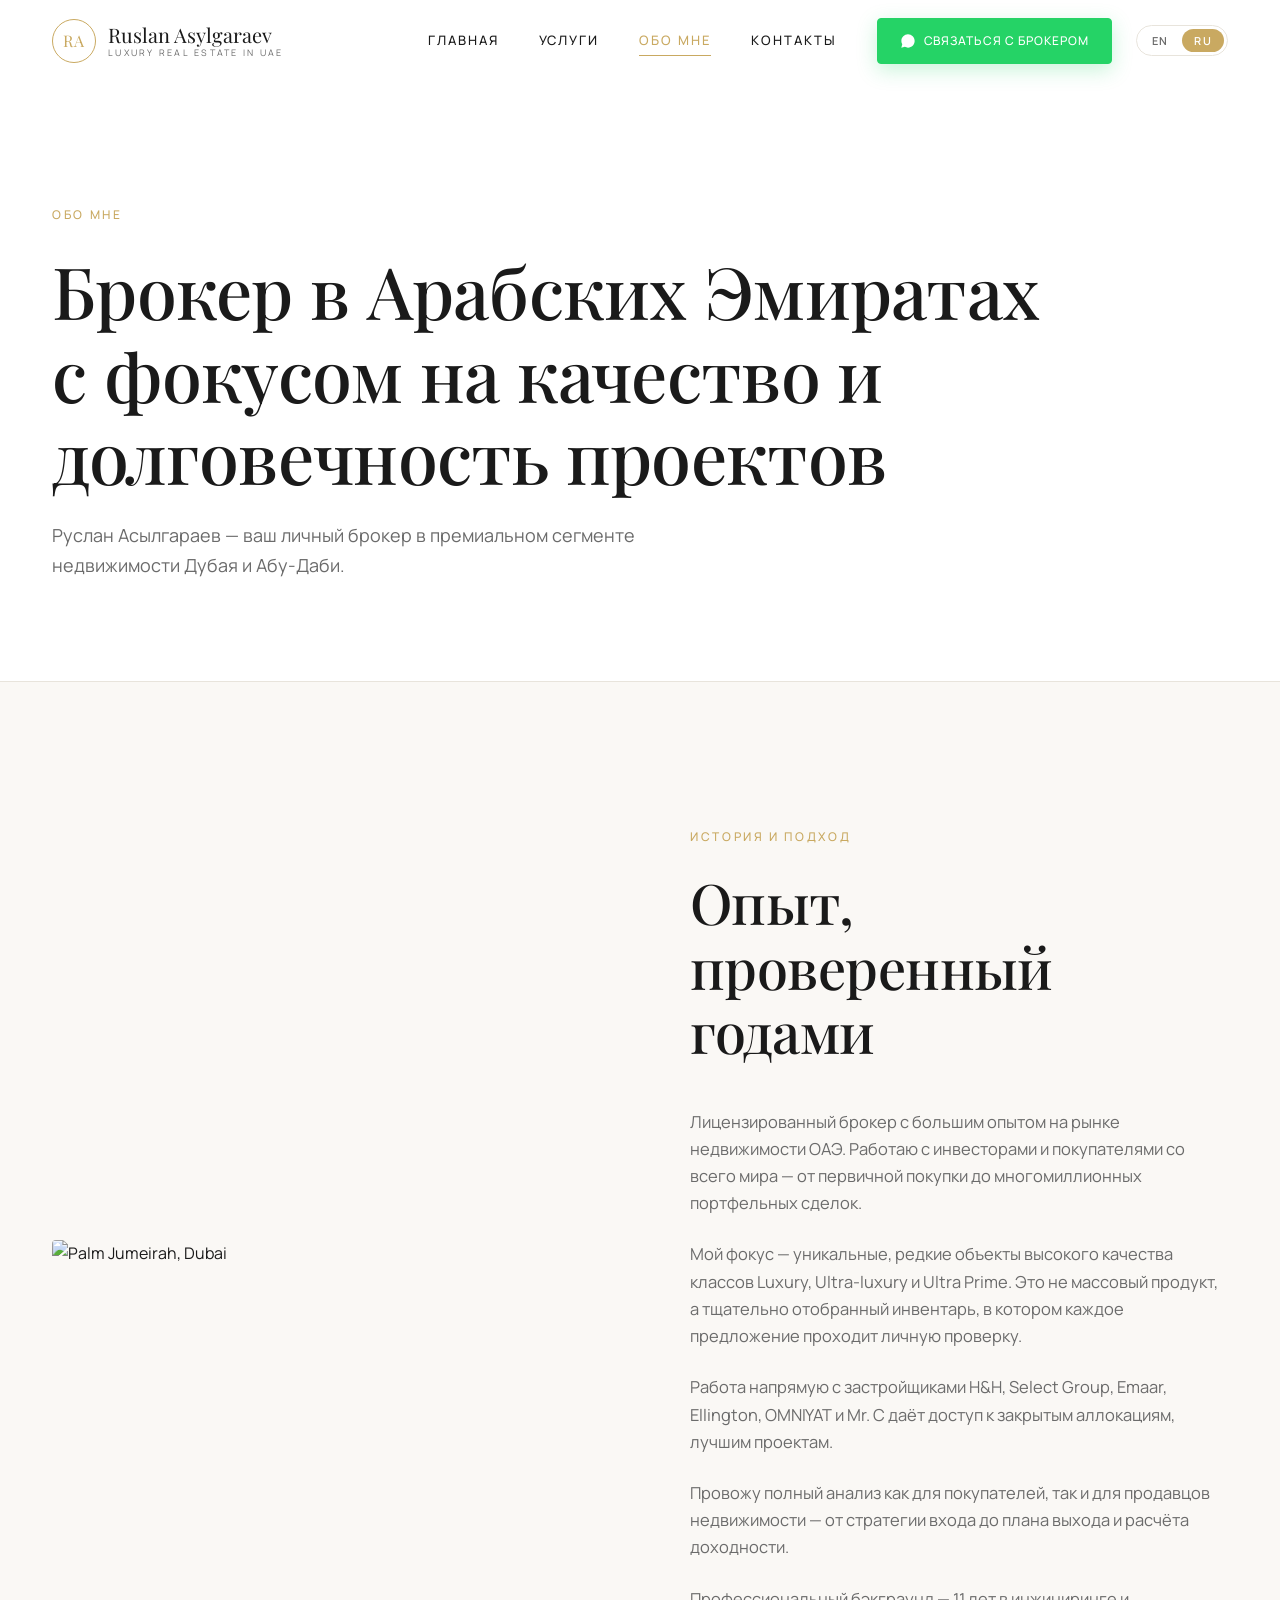
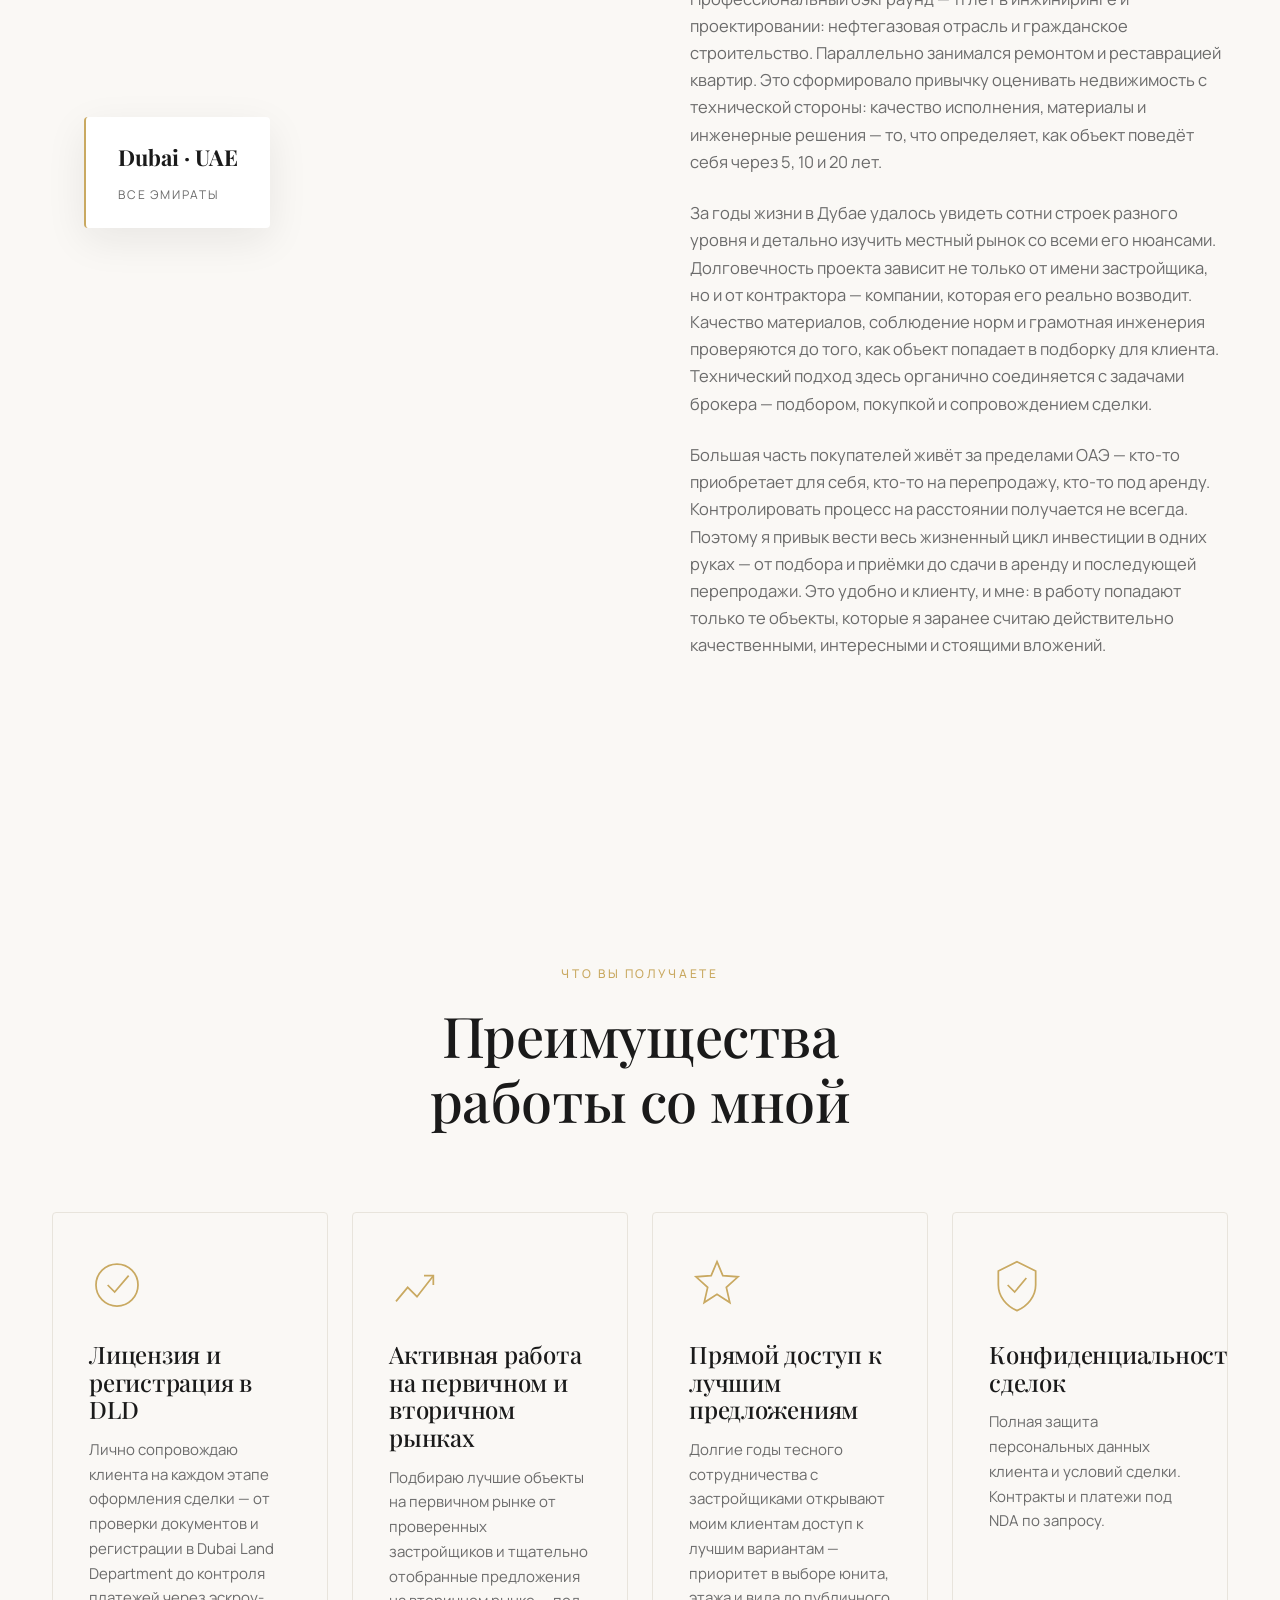
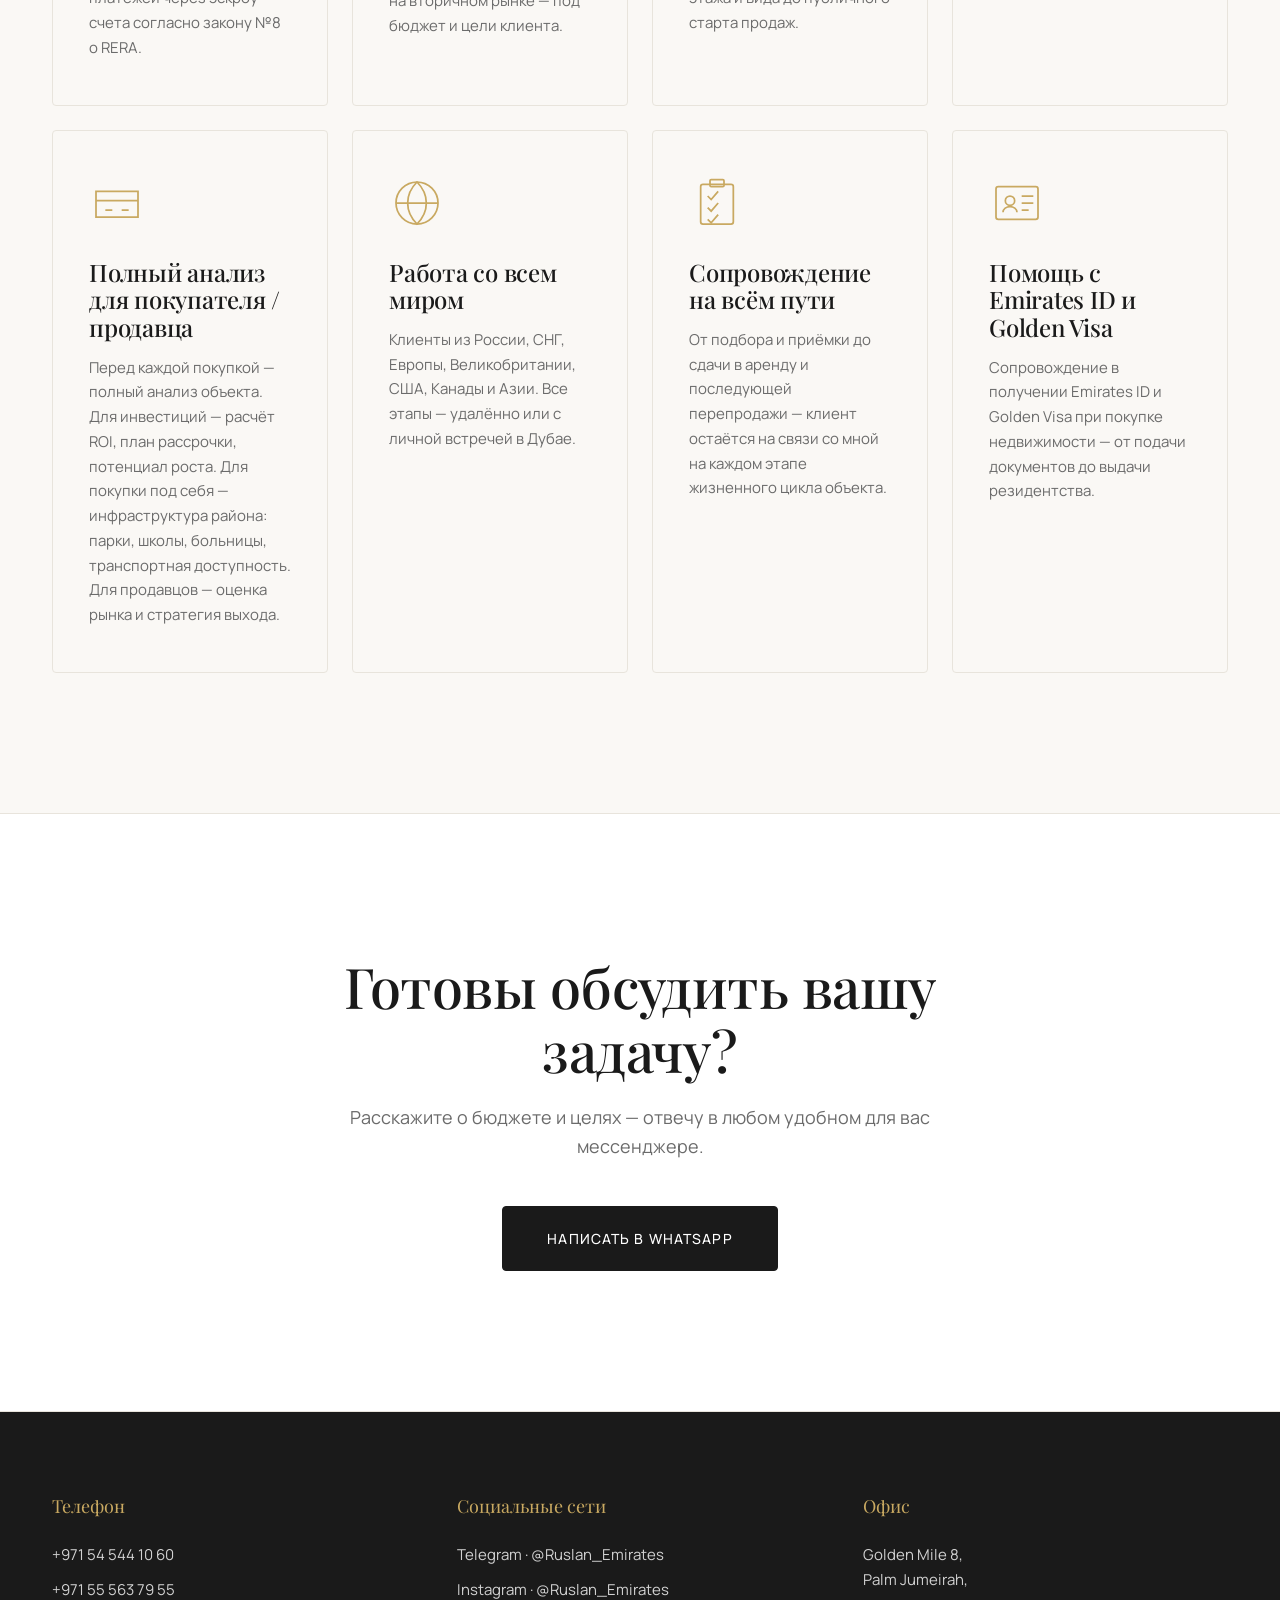
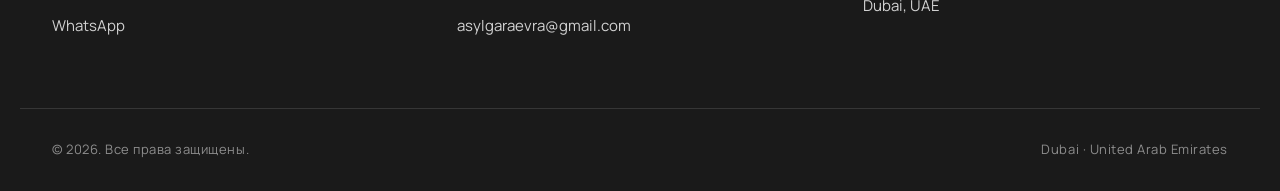
==== about.html @ c0d08bf6 "About: rewrite card 5 with buyer/seller analysis split, add US/Canada to card 6 client list Co-Autho" ====
<!DOCTYPE html>
<html lang="ru">
<head>
    <meta charset="UTF-8">
    <meta name="viewport" content="width=device-width, initial-scale=1.0">
    <title>Обо мне | Руслан Асылгараев — лицензированный брокер в ОАЭ</title>
    <meta name="description" data-i18n-content="meta.about.desc" content="Руслан Асылгараев — лицензированный брокер премиальной недвижимости в ОАЭ. Опыт работы на рынке Дубая и Абу-Даби, прямая работа с H&amp;H, Select Group, Emaar, Ellington, OMNIYAT и Mr. C. Сегменты Luxury, Ultra-luxury и Ultra Prime.">
    <meta name="keywords" content="Руслан Асылгараев, брокер ОАЭ, лицензированный брокер Дубай, премиальная недвижимость, Palm Jumeirah брокер">
    <link rel="canonical" href="https://privedubai.com/about.html">

    <meta property="og:type" content="website">
    <meta property="og:locale" content="ru_RU">
    <meta property="og:title" data-i18n-content="meta.about.title" content="Обо мне | Руслан Асылгараев — лицензированный брокер в ОАЭ">
    <meta property="og:description" data-i18n-content="meta.about.desc" content="Лицензированный брокер премиальной недвижимости в ОАЭ. Сегменты Luxury, Ultra-luxury и Ultra Prime.">
    <meta property="og:image" content="https://privedubai.com/og-image.jpg">
    <meta property="og:image:width" content="1200">
    <meta property="og:image:height" content="630">
    <meta property="og:url" content="https://privedubai.com/about.html">

    <meta name="twitter:card" content="summary_large_image">
    <meta name="twitter:title" data-i18n-content="meta.about.title" content="Обо мне | Руслан Асылгараев — лицензированный брокер в ОАЭ">
    <meta name="twitter:description" data-i18n-content="meta.about.descShort" content="Лицензированный брокер премиальной недвижимости в ОАЭ. Сегменты Luxury, Ultra-luxury и Ultra Prime.">
    <meta name="twitter:image" content="https://privedubai.com/og-image.jpg">

    <link rel="icon" type="image/svg+xml" href="favicon.svg">
    <link rel="preconnect" href="https://fonts.googleapis.com">
    <link rel="preconnect" href="https://fonts.gstatic.com" crossorigin>
    <link rel="preconnect" href="https://images.unsplash.com">
    <link href="https://fonts.googleapis.com/css2?family=Cormorant+Garamond:ital,wght@0,400;0,500;0,600;1,400;1,500&family=Playfair+Display:wght@400;500;600;700&family=Manrope:wght@300;400;500;600;700&display=swap" rel="stylesheet">
    <link rel="stylesheet" href="style.css">
</head>
<body data-page="about" data-title-key="meta.about.title">

<header class="header" id="header">
    <div class="container header__inner">
        <a href="index.html" class="logo" data-i18n-aria-label="logo.aria" aria-label="На главную">
            <span class="logo__mark">RA</span>
            <span class="logo__text">Ruslan Asylgaraev<span class="logo__sub">Luxury Real Estate in UAE</span></span>
        </a>
        <nav class="nav" id="nav" data-i18n-aria-label="header.ariaNav" aria-label="Основная навигация">
            <a href="index.html" class="nav__link" data-i18n="nav.home">Главная</a>
            <a href="services.html" class="nav__link" data-i18n="nav.services">Услуги</a>
            <a href="about.html" class="nav__link nav__link--active" data-i18n="nav.about">Обо мне</a>
            <a href="contacts.html" class="nav__link" data-i18n="nav.contacts">Контакты</a>
            <a href="https://wa.me/971545441060" class="btn btn--header-cta" target="_blank" rel="noopener" data-event="whatsapp_click" data-source="header">
                <svg class="btn__icon" viewBox="0 0 24 24" fill="currentColor" aria-hidden="true"><path d="M17.47 14.38c-.3-.15-1.74-.86-2.01-.96-.27-.1-.46-.15-.66.15-.2.3-.76.96-.93 1.16-.17.2-.34.22-.64.07-.3-.15-1.25-.46-2.38-1.47-.88-.78-1.47-1.75-1.64-2.05-.17-.3-.02-.46.13-.61.13-.13.3-.34.46-.51.15-.17.2-.3.3-.51.1-.2.05-.38-.02-.53-.07-.15-.66-1.6-.91-2.18-.24-.57-.48-.49-.66-.5-.17-.01-.37-.01-.56-.01-.2 0-.51.07-.78.38-.27.3-1.02 1-1.02 2.45s1.05 2.85 1.2 3.05c.15.2 2.07 3.16 5.02 4.43.7.3 1.25.48 1.68.62.7.22 1.34.19 1.85.12.57-.08 1.74-.71 1.99-1.4.24-.69.24-1.28.17-1.4-.07-.12-.27-.2-.56-.34zM12 2.04c-5.5 0-9.96 4.46-9.96 9.96 0 1.76.46 3.48 1.34 5l-1.42 5.18 5.31-1.39c1.46.8 3.1 1.22 4.74 1.22h.01c5.5 0 9.96-4.46 9.96-9.96 0-2.66-1.04-5.16-2.92-7.04C17.16 3.08 14.66 2.04 12 2.04z"/></svg>
                <span data-i18n="header.cta">Связаться с брокером</span>
            </a>
        </nav>
        <div class="lang-switch" role="group" aria-label="Language">
            <button type="button" class="lang-btn" data-lang="en" aria-pressed="false">EN</button>
            <button type="button" class="lang-btn is-active" data-lang="ru" aria-pressed="true">RU</button>
        </div>
        <button class="burger" id="burger" data-i18n-aria-label="burger.openLabel" aria-label="Открыть меню" aria-expanded="false">
            <span></span><span></span><span></span>
        </button>
    </div>
</header>

<main>

    <section class="page-hero">
        <div class="container">
            <span class="eyebrow reveal" data-i18n="about.hero.eyebrow">Обо мне</span>
            <h1 class="page-hero__title reveal" data-i18n-html="about.hero.title">Брокер в Арабских Эмиратах<br>с фокусом на качество и долговечность проектов</h1>
            <p class="page-hero__lead reveal" data-i18n="about.hero.lead">Руслан Асылгараев — ваш личный брокер в премиальном сегменте недвижимости Дубая и Абу-Даби.</p>
        </div>
    </section>

    <section class="section about">
        <div class="container about__grid">
            <div class="about__media reveal">
                <img src="https://images.unsplash.com/photo-1582407947304-fd86f028f716?auto=format&fit=crop&w=1000&q=80" alt="Palm Jumeirah, Dubai" loading="lazy">
                <div class="about__badge">
                    <strong>Dubai · UAE</strong>
                    <span data-i18n="home.about.badgeSub">Все Эмираты</span>
                </div>
            </div>
            <div class="about__text reveal">
                <span class="eyebrow" data-i18n="about.story.eyebrow">История и подход</span>
                <h2 class="section__title" data-i18n-html="about.story.title">Опыт, проверенный годами</h2>
                <p data-i18n="about.story.p1">Лицензированный брокер с большим опытом на рынке недвижимости ОАЭ. Работаю с инвесторами и покупателями со всего мира — от первичной покупки до многомиллионных портфельных сделок.</p>
                <p data-i18n="about.story.p2">Мой фокус — уникальные, редкие объекты высокого качества классов Luxury, Ultra-luxury и Ultra Prime. Это не массовый продукт, а тщательно отобранный инвентарь, в котором каждое предложение проходит личную проверку.</p>
                <p data-i18n="about.story.p3">Работа напрямую с застройщиками H&amp;H, Select Group, Emaar, Ellington, OMNIYAT и Mr. C даёт доступ к закрытым аллокациям, лучшим проектам.</p>
                <p data-i18n="about.story.p4">Провожу полный анализ как для покупателей, так и для продавцов недвижимости — от стратегии входа до плана выхода и расчёта доходности.</p>
                <p data-i18n="about.story.p5">Профессиональный бэкграунд — 11 лет в инжиниринге и проектировании: нефтегазовая отрасль и гражданское строительство. Параллельно занимался ремонтом и реставрацией квартир. Это сформировало привычку оценивать недвижимость с технической стороны: качество исполнения, материалы и инженерные решения — то, что определяет, как объект поведёт себя через 5, 10 и 20 лет.</p>
                <p data-i18n="about.story.p6">За годы жизни в Дубае удалось увидеть сотни строек разного уровня и детально изучить местный рынок со всеми его нюансами. Долговечность проекта зависит не только от имени застройщика, но и от контрактора — компании, которая его реально возводит. Качество материалов, соблюдение норм и грамотная инженерия проверяются до того, как объект попадает в подборку для клиента. Технический подход здесь органично соединяется с задачами брокера — подбором, покупкой и сопровождением сделки.</p>
                <p data-i18n="about.story.p7">Большая часть покупателей живёт за пределами ОАЭ — кто-то приобретает для себя, кто-то на перепродажу, кто-то под аренду. Контролировать процесс на расстоянии получается не всегда. Поэтому я привык вести весь жизненный цикл инвестиции в одних руках — от подбора и приёмки до сдачи в аренду и последующей перепродажи. Это удобно и клиенту, и мне: в работу попадают только те объекты, которые я заранее считаю действительно качественными, интересными и стоящими вложений.</p>
            </div>
        </div>
    </section>

    <section class="section advantages">
        <div class="container">
            <div class="section__head reveal">
                <span class="eyebrow" data-i18n="about.creds.eyebrow">Что вы получаете</span>
                <h2 class="section__title" data-i18n-html="about.creds.title">Преимущества<br>работы со мной</h2>
            </div>
            <div class="cards">

                <article class="card card--light reveal">
                    <div class="card__icon">
                        <svg viewBox="0 0 48 48" fill="none" stroke="currentColor" stroke-width="1.5" aria-hidden="true"><circle cx="24" cy="24" r="18"/><path d="M16 24l6 6 12-14"/></svg>
                    </div>
                    <h3 data-i18n="about.creds1.title">Лицензия и регистрация в DLD</h3>
                    <p data-i18n="about.creds1.desc">Лично сопровождаю клиента на каждом этапе оформления сделки — от проверки документов и регистрации в Dubai Land Department до контроля платежей через эскроу-счета согласно закону №8 о RERA.</p>
                </article>

                <article class="card card--light reveal">
                    <div class="card__icon">
                        <svg viewBox="0 0 48 48" fill="none" stroke="currentColor" stroke-width="1.5" aria-hidden="true"><path d="M6 38l10-12 8 8 14-18"/><path d="M30 16h8v8"/></svg>
                    </div>
                    <h3 data-i18n="about.creds2.title">Активная работа на первичном и вторичном рынках</h3>
                    <p data-i18n="about.creds2.desc">Подбираю лучшие объекты на первичном рынке от проверенных застройщиков и тщательно отобранные предложения на вторичном рынке — под бюджет и цели клиента.</p>
                </article>

                <article class="card card--light reveal">
                    <div class="card__icon">
                        <svg viewBox="0 0 48 48" fill="none" stroke="currentColor" stroke-width="1.5" aria-hidden="true"><path d="M24 4l5 12 13 1-10 9 3 13-11-7-11 7 3-13-10-9 13-1z"/></svg>
                    </div>
                    <h3 data-i18n="about.creds3.title">Прямой доступ к лучшим предложениям</h3>
                    <p data-i18n="about.creds3.desc">Долгие годы тесного сотрудничества с застройщиками открывают моим клиентам доступ к лучшим вариантам — приоритет в выборе юнита, этажа и вида до публичного старта продаж.</p>
                </article>

                <article class="card card--light reveal">
                    <div class="card__icon">
                        <svg viewBox="0 0 48 48" fill="none" stroke="currentColor" stroke-width="1.5" aria-hidden="true"><path d="M24 4l16 8v12c0 10-7 18-16 22-9-4-16-12-16-22V12l16-8z"/><path d="M16 24l6 6 10-12"/></svg>
                    </div>
                    <h3 data-i18n="about.creds4.title">Конфиденциальность сделок</h3>
                    <p data-i18n="about.creds4.desc">Полная защита персональных данных клиента и условий сделки. Контракты и платежи под NDA по запросу.</p>
                </article>

                <article class="card card--light reveal">
                    <div class="card__icon">
                        <svg viewBox="0 0 48 48" fill="none" stroke="currentColor" stroke-width="1.5" aria-hidden="true"><path d="M6 14h36v22H6z"/><path d="M6 22h36"/><path d="M14 30h6M28 30h6"/></svg>
                    </div>
                    <h3 data-i18n="about.creds5.title">Полный анализ для покупателя / продавца</h3>
                    <p data-i18n="about.creds5.desc">Перед каждой покупкой — полный анализ объекта. Для инвестиций — расчёт ROI, план рассрочки, потенциал роста. Для покупки под себя — инфраструктура района: парки, школы, больницы, транспортная доступность. Для продавцов — оценка рынка и стратегия выхода.</p>
                </article>

                <article class="card card--light reveal">
                    <div class="card__icon">
                        <svg viewBox="0 0 48 48" fill="none" stroke="currentColor" stroke-width="1.5" aria-hidden="true"><circle cx="24" cy="24" r="18"/><path d="M6 24h36"/><path d="M24 6c5 5 8 11 8 18s-3 13-8 18c-5-5-8-11-8-18s3-13 8-18z"/></svg>
                    </div>
                    <h3 data-i18n="about.creds6.title">Работа со всем миром</h3>
                    <p data-i18n="about.creds6.desc">Клиенты из России, СНГ, Европы, Великобритании, США, Канады и Азии. Все этапы — удалённо или с личной встречей в Дубае.</p>
                </article>

                <article class="card card--light reveal">
                    <div class="card__icon">
                        <svg viewBox="0 0 48 48" fill="none" stroke="currentColor" stroke-width="1.5" aria-hidden="true"><rect x="10" y="8" width="28" height="34" rx="2"/><rect x="18" y="4" width="12" height="6" rx="1"/><path d="M16 18l3 3 6-7M16 28l3 3 6-7M16 38l3 3 6-7"/></svg>
                    </div>
                    <h3 data-i18n="about.creds7.title">Сопровождение на всём пути</h3>
                    <p data-i18n="about.creds7.desc">От подбора и приёмки до сдачи в аренду и последующей перепродажи — клиент остаётся на связи со мной на каждом этапе жизненного цикла объекта.</p>
                </article>

                <article class="card card--light reveal">
                    <div class="card__icon">
                        <svg viewBox="0 0 48 48" fill="none" stroke="currentColor" stroke-width="1.5" aria-hidden="true"><rect x="6" y="10" width="36" height="28" rx="2"/><circle cx="18" cy="22" r="4"/><path d="M12 32c0-3 3-5 6-5s6 2 6 5"/><path d="M28 18h10M28 24h10M28 30h6"/></svg>
                    </div>
                    <h3 data-i18n="about.creds8.title">Помощь с Emirates ID и Golden Visa</h3>
                    <p data-i18n="about.creds8.desc">Сопровождение в получении Emirates ID и Golden Visa при покупке недвижимости — от подачи документов до выдачи резидентства.</p>
                </article>

            </div>
        </div>
    </section>

    <section class="cta">
        <div class="container cta__inner reveal">
            <h2 data-i18n="about.cta.title">Готовы обсудить вашу задачу?</h2>
            <p data-i18n="about.cta.desc">Расскажите о бюджете и целях — отвечу в любом удобном для вас мессенджере.</p>
            <a href="https://wa.me/971545441060" class="btn btn--primary btn--large" target="_blank" rel="noopener" data-event="whatsapp_click" data-source="about_cta" data-i18n="about.cta.btn">Написать в WhatsApp</a>
        </div>
    </section>

</main>

<footer class="footer">
    <div class="container footer__grid">
        <div class="footer__col">
            <div class="footer__title" data-i18n="footer.phone">Телефон</div>
            <a href="tel:+971545441060" data-event="phone_click">+971 54 544 10 60</a>
            <a href="tel:+971555637955" data-event="phone_click">+971 55 563 79 55</a>
            <a href="https://wa.me/971545441060" target="_blank" rel="noopener" data-event="whatsapp_click" data-source="footer">WhatsApp</a>
        </div>
        <div class="footer__col">
            <div class="footer__title" data-i18n="footer.social">Социальные сети</div>
            <a href="https://t.me/Ruslan_Emirates" target="_blank" rel="noopener">Telegram · @Ruslan_Emirates</a>
            <a href="https://instagram.com/Ruslan_Emirates" target="_blank" rel="noopener">Instagram · @Ruslan_Emirates</a>
            <a href="mailto:asylgaraevra@gmail.com">asylgaraevra@gmail.com</a>
        </div>
        <div class="footer__col">
            <div class="footer__title" data-i18n="footer.office">Офис</div>
            <p>Golden Mile 8,<br>Palm Jumeirah,<br>Dubai, UAE</p>
        </div>
    </div>
    <div class="container footer__bottom">
        <span data-i18n="footer.copyright">© 2026. Все права защищены.</span>
        <span>Dubai · United Arab Emirates</span>
    </div>
</footer>

<script src="i18n.js"></script>
<script src="script.js"></script>
</body>
</html>
---- style.css ----
/* ================================================
   Reset & base
   ================================================ */
*, *::before, *::after { box-sizing: border-box; }

:root {
    --bg: #FAF8F5;
    --bg-2: #FFFFFF;
    --gold: #C9A961;
    --gold-dark: #B0904A;
    --ink: #1A1A1A;
    --muted: #6B6B6B;
    --line: #E8E4DC;
    --shadow-sm: 0 2px 16px rgba(26, 26, 26, .04);
    --shadow-md: 0 12px 40px rgba(26, 26, 26, .08);
    --radius: 4px;
    --radius-lg: 8px;
    --container: 1240px;
    --transition: cubic-bezier(.22, .61, .36, 1);
}

html { scroll-behavior: smooth; }

body {
    margin: 0;
    font-family: 'Manrope', system-ui, -apple-system, Segoe UI, Roboto, sans-serif;
    font-size: 16px;
    line-height: 1.65;
    color: var(--ink);
    background: var(--bg);
    -webkit-font-smoothing: antialiased;
    -moz-osx-font-smoothing: grayscale;
    overflow-x: hidden;
}

img { max-width: 100%; display: block; }

a {
    color: inherit;
    text-decoration: none;
    transition: color .25s var(--transition);
}

button { font: inherit; cursor: pointer; border: 0; background: none; }

h1, h2, h3, h4 {
    font-family: 'Playfair Display', Georgia, serif;
    font-weight: 500;
    line-height: 1.15;
    letter-spacing: -.01em;
    margin: 0;
    color: var(--ink);
}

p { margin: 0; }

ul { padding: 0; margin: 0; list-style: none; }

.container {
    width: 100%;
    max-width: var(--container);
    margin: 0 auto;
    padding: 0 32px;
}

.eyebrow {
    display: inline-block;
    font-size: 12px;
    letter-spacing: .22em;
    text-transform: uppercase;
    color: var(--gold);
    font-weight: 500;
    margin-bottom: 24px;
}

.section {
    padding: 140px 0;
}

.section__head {
    text-align: center;
    margin-bottom: 80px;
}

.section__head .eyebrow {
    margin-bottom: 20px;
}

.section__title {
    font-size: clamp(34px, 4.4vw, 56px);
}

/* ================================================
   Buttons
   ================================================ */
.btn {
    display: inline-flex;
    align-items: center;
    justify-content: center;
    gap: 8px;
    padding: 16px 32px;
    font-size: 14px;
    letter-spacing: .08em;
    text-transform: uppercase;
    font-weight: 500;
    border: 1px solid transparent;
    border-radius: var(--radius);
    transition: all .3s var(--transition);
    cursor: pointer;
    white-space: nowrap;
}

.btn--primary {
    background: var(--ink);
    color: #fff;
    border-color: var(--ink);
}
.btn--primary:hover {
    background: var(--gold);
    border-color: var(--gold);
    color: #fff;
}

.btn--ghost {
    background: transparent;
    color: var(--ink);
    border-color: var(--ink);
}
.btn--ghost:hover {
    background: var(--ink);
    color: #fff;
}

.btn--gold {
    background: transparent;
    color: var(--gold);
    border-color: var(--gold);
}
.btn--gold:hover {
    background: var(--gold);
    color: #fff;
}

.btn--small {
    padding: 10px 20px;
    font-size: 12px;
}

.btn--large {
    padding: 20px 44px;
    font-size: 14px;
}

.btn--full {
    width: 100%;
}

.btn--header-cta {
    background: #25D366;
    color: #fff;
    border-color: #25D366;
    padding: 12px 22px;
    font-size: 12px;
    box-shadow: 0 6px 20px rgba(37, 211, 102, .25);
}
.btn--header-cta:hover {
    background: #1FB955;
    border-color: #1FB955;
    box-shadow: 0 8px 24px rgba(37, 211, 102, .35);
    transform: translateY(-1px);
}

.btn__icon {
    width: 16px;
    height: 16px;
    flex-shrink: 0;
}

.link-arrow {
    display: inline-flex;
    align-items: center;
    gap: 8px;
    font-size: 14px;
    letter-spacing: .12em;
    text-transform: uppercase;
    color: var(--ink);
    border-bottom: 1px solid var(--gold);
    padding-bottom: 6px;
    margin-top: 32px;
    transition: all .3s var(--transition);
}
.link-arrow:hover {
    color: var(--gold);
    padding-left: 8px;
}

/* ================================================
   Header
   ================================================ */
.header {
    position: fixed;
    top: 0;
    left: 0;
    right: 0;
    z-index: 100;
    padding: 18px 0;
    transition: background .3s var(--transition), box-shadow .3s var(--transition), padding .3s var(--transition);
}

.header--scrolled {
    background: rgba(255, 255, 255, .96);
    backdrop-filter: blur(20px);
    -webkit-backdrop-filter: blur(20px);
    box-shadow: var(--shadow-sm);
    padding: 12px 0;
}

.header__inner {
    display: flex;
    align-items: center;
    justify-content: space-between;
    gap: 24px;
}

.logo {
    display: flex;
    align-items: center;
    gap: 12px;
}

.logo__mark {
    width: 44px;
    height: 44px;
    border: 1.5px solid var(--gold);
    border-radius: 50%;
    display: grid;
    place-items: center;
    font-family: 'Playfair Display', serif;
    font-size: 16px;
    letter-spacing: .04em;
    color: var(--gold);
    flex-shrink: 0;
}

.logo__text {
    font-family: 'Playfair Display', serif;
    font-size: 20px;
    line-height: 1.1;
    color: var(--ink);
    display: flex;
    flex-direction: column;
}

.logo__sub {
    display: block;
    font-family: 'Manrope', sans-serif;
    font-size: 9px;
    letter-spacing: .25em;
    text-transform: uppercase;
    color: var(--muted);
    margin-top: 2px;
    width: 100%;
    text-align: justify;
    text-align-last: justify;
}

.nav {
    display: flex;
    align-items: center;
    gap: 40px;
    margin-left: auto;
}

.nav__link {
    font-size: 13px;
    letter-spacing: .15em;
    text-transform: uppercase;
    font-weight: 500;
    color: var(--ink);
    position: relative;
    padding: 4px 0;
}

.nav__link::after {
    content: '';
    position: absolute;
    bottom: 0;
    left: 0;
    height: 1px;
    width: 0;
    background: var(--gold);
    transition: width .3s var(--transition);
}

.nav__link:hover::after,
.nav__link--active::after {
    width: 100%;
}

.nav__link--active {
    color: var(--gold);
}

.burger {
    display: none;
    width: 40px;
    height: 40px;
    flex-direction: column;
    justify-content: center;
    align-items: center;
    gap: 5px;
}

.burger span {
    display: block;
    width: 24px;
    height: 1.5px;
    background: var(--ink);
    transition: all .3s var(--transition);
}

.burger.is-open span:nth-child(1) { transform: translateY(6.5px) rotate(45deg); }
.burger.is-open span:nth-child(2) { opacity: 0; }
.burger.is-open span:nth-child(3) { transform: translateY(-6.5px) rotate(-45deg); }

/* ================================================
   Language switcher
   ================================================ */
.lang-switch {
    display: inline-flex;
    align-items: center;
    gap: 2px;
    border: 1px solid var(--line);
    border-radius: 999px;
    padding: 3px;
    background: rgba(255, 255, 255, 0.55);
    flex-shrink: 0;
}

.header--scrolled .lang-switch {
    background: rgba(255, 255, 255, 0.85);
}

.lang-btn {
    font-family: 'Manrope', sans-serif;
    font-size: 11px;
    font-weight: 600;
    letter-spacing: .12em;
    text-transform: uppercase;
    color: var(--muted);
    padding: 6px 12px;
    border-radius: 999px;
    transition: background .25s var(--transition), color .25s var(--transition);
    line-height: 1;
    min-width: 36px;
    text-align: center;
}

.lang-btn:hover:not(.is-active) {
    color: var(--ink);
}

.lang-btn.is-active {
    background: var(--gold);
    color: #fff;
}

@media (max-width: 768px) {
    .lang-switch {
        margin-left: auto;
        margin-right: 8px;
    }
    .lang-btn {
        font-size: 10px;
        padding: 5px 10px;
        min-width: 32px;
    }
}

/* ================================================
   Hero (homepage)
   ================================================ */
.hero {
    position: relative;
    min-height: 100vh;
    display: flex;
    align-items: center;
    overflow: hidden;
    padding: 140px 0 80px;
}

.hero__bg {
    position: absolute;
    inset: 0;
    background-size: cover;
    background-position: center;
    z-index: 1;
    transform: scale(1.05);
    animation: heroZoom 14s var(--transition) forwards;
}

@keyframes heroZoom {
    to { transform: scale(1); }
}

.hero__overlay {
    position: absolute;
    inset: 0;
    z-index: 2;
    background:
        linear-gradient(180deg, rgba(250, 248, 245, .35) 0%, rgba(250, 248, 245, .85) 70%, var(--bg) 100%),
        linear-gradient(90deg, rgba(255, 255, 255, .65) 0%, rgba(255, 255, 255, .25) 60%, transparent 100%);
}

.hero__content {
    position: relative;
    z-index: 3;
    max-width: 760px;
}

.hero .eyebrow {
    font-size: 11px;
    letter-spacing: .3em;
    margin-bottom: 18px;
}

.hero__title {
    font-family: 'Cormorant Garamond', 'Playfair Display', Georgia, serif;
    font-size: clamp(34px, 5vw, 60px);
    font-weight: 500;
    letter-spacing: -.005em;
    margin-bottom: 28px;
}

.hero__creds {
    list-style: none;
    padding: 0;
    margin: 0 0 22px;
    display: flex;
    flex-direction: column;
    gap: 8px;
    max-width: 620px;
    color: var(--ink);
    font-family: 'Manrope', sans-serif;
    font-size: 15px;
    line-height: 1.55;
}

.hero__creds li {
    position: relative;
    padding-left: 26px;
}

.hero__creds li::before {
    content: '';
    position: absolute;
    left: 0;
    top: .72em;
    width: 14px;
    height: 1px;
    background: var(--gold);
}

.hero__tag {
    font-family: 'Cormorant Garamond', 'Playfair Display', Georgia, serif;
    font-style: italic;
    font-weight: 500;
    font-size: 19px;
    line-height: 1.4;
    color: var(--gold-dark);
    max-width: 620px;
    margin: 0 0 40px;
    letter-spacing: .005em;
}

.hero__actions {
    display: flex;
    gap: 16px;
    flex-wrap: wrap;
}

.hero__scroll {
    position: absolute;
    left: 50%;
    bottom: 40px;
    transform: translateX(-50%);
    z-index: 3;
    display: flex;
    flex-direction: column;
    align-items: center;
    gap: 12px;
    color: var(--muted);
}

.hero__scroll span {
    width: 1px;
    height: 50px;
    background: linear-gradient(to bottom, transparent, var(--gold));
    animation: scrollLine 2s var(--transition) infinite;
}

.hero__scroll small {
    font-size: 10px;
    letter-spacing: .3em;
    text-transform: uppercase;
}

@keyframes scrollLine {
    0% { transform: scaleY(0); transform-origin: top; }
    50% { transform: scaleY(1); transform-origin: top; }
    51% { transform: scaleY(1); transform-origin: bottom; }
    100% { transform: scaleY(0); transform-origin: bottom; }
}

/* ================================================
   Page hero (inner pages)
   ================================================ */
.page-hero {
    padding: 200px 0 100px;
    background: var(--bg-2);
    border-bottom: 1px solid var(--line);
}

.page-hero__title {
    font-size: clamp(40px, 6vw, 72px);
    margin-bottom: 24px;
}

.page-hero__lead {
    font-size: 18px;
    color: var(--muted);
    max-width: 640px;
}

/* ================================================
   Intro section
   ================================================ */
.intro__body {
    max-width: 760px;
    margin: 0 auto;
    text-align: center;
}

.intro__body p {
    font-size: 17px;
    line-height: 1.7;
    color: var(--muted);
    margin-bottom: 18px;
}

.intro__sub {
    font-family: 'Playfair Display', serif;
    font-size: 24px;
    color: var(--ink);
    margin: 48px 0 24px;
}

.intro__list {
    list-style: none;
    padding: 0;
    margin: 0 0 36px;
    display: grid;
    gap: 14px;
    text-align: left;
    max-width: 620px;
    margin-left: auto;
    margin-right: auto;
}

.intro__list li {
    font-size: 16px;
    line-height: 1.6;
    color: var(--muted);
    padding-left: 22px;
    position: relative;
}

.intro__list li::before {
    content: '';
    position: absolute;
    left: 0;
    top: 12px;
    width: 10px;
    height: 1px;
    background: var(--gold);
}

.intro__list strong {
    color: var(--ink);
    font-weight: 600;
}

.intro__cta {
    margin-top: 36px;
    font-family: 'Playfair Display', serif;
    font-style: italic;
    font-size: 22px;
    color: var(--ink);
}

/* ================================================
   About section
   ================================================ */
.about__grid {
    display: grid;
    grid-template-columns: 1fr 1fr;
    gap: 100px;
    align-items: center;
}

.about__media {
    position: relative;
}

.about__media img {
    width: 100%;
    height: 620px;
    object-fit: cover;
    border-radius: var(--radius);
}

.about__badge {
    position: absolute;
    bottom: 32px;
    left: 32px;
    background: var(--bg-2);
    padding: 22px 32px;
    border-radius: var(--radius);
    border-left: 2px solid var(--gold);
    box-shadow: var(--shadow-md);
}

.about__badge strong {
    display: block;
    font-family: 'Playfair Display', serif;
    font-size: 22px;
    margin-bottom: 4px;
}

.about__badge span {
    font-size: 12px;
    letter-spacing: .15em;
    text-transform: uppercase;
    color: var(--muted);
}

.about__text .section__title {
    margin-bottom: 44px;
}

.about__text p {
    color: var(--muted);
    margin-bottom: 20px;
    font-size: 16.5px;
}

.about__text p + p {
    margin-top: 24px;
}

.about__points {
    margin-top: 40px;
    border-top: 1px solid var(--line);
}

.about__points li {
    padding: 22px 0;
    border-bottom: 1px solid var(--line);
    display: flex;
    align-items: center;
    gap: 24px;
    font-size: 16px;
}

.about__points li > span:first-child {
    font-family: 'Playfair Display', serif;
    color: var(--gold);
    font-size: 16px;
    letter-spacing: .1em;
    flex-shrink: 0;
}

/* ================================================
   Cards / services
   ================================================ */
.cards {
    display: grid;
    grid-template-columns: repeat(auto-fit, minmax(260px, 1fr));
    gap: 24px;
}

.segments .section__head { max-width: 760px; }
.segments .section__head .section__lead,
.segments .section__head p {
    color: var(--muted);
    font-size: 16px;
    line-height: 1.65;
    margin-top: 12px;
}

.segments__grid {
    display: grid;
    grid-template-columns: repeat(auto-fit, minmax(280px, 1fr));
    gap: 22px;
}

.segment-card {
    background: var(--bg-2);
    padding: 36px 32px;
    border: 1px solid var(--line);
    border-radius: var(--radius);
    transition: transform .35s var(--transition), box-shadow .35s var(--transition), border-color .35s var(--transition);
    display: flex;
    flex-direction: column;
}

.segment-card:hover {
    transform: translateY(-4px);
    box-shadow: var(--shadow-md);
    border-color: transparent;
}

.segment-card--prime {
    background: linear-gradient(180deg, rgba(201, 169, 97, .08) 0%, rgba(201, 169, 97, .02) 100%);
    border-color: rgba(201, 169, 97, .3);
}

.segment-card__head {
    display: flex;
    align-items: center;
    gap: 14px;
    flex-wrap: wrap;
    margin-bottom: 18px;
}

.segment-card__price {
    color: var(--ink);
    font-family: 'Playfair Display', Georgia, serif;
    font-size: 22px;
    line-height: 1;
}

.segment-card__desc {
    color: var(--muted);
    font-size: 15px;
    line-height: 1.7;
    margin: 0;
}

.card {
    background: var(--bg-2);
    padding: 44px 36px;
    border: 1px solid var(--line);
    border-radius: var(--radius);
    transition: all .4s var(--transition);
    position: relative;
    overflow: hidden;
}

.card::before {
    content: '';
    position: absolute;
    top: 0;
    left: 0;
    width: 100%;
    height: 2px;
    background: var(--gold);
    transform: scaleX(0);
    transform-origin: left;
    transition: transform .4s var(--transition);
}

.card:hover {
    transform: translateY(-6px);
    box-shadow: var(--shadow-md);
    border-color: transparent;
}

.card:hover::before {
    transform: scaleX(1);
}

.card--light {
    background: var(--bg);
}

.card__icon {
    width: 56px;
    height: 56px;
    display: grid;
    place-items: center;
    color: var(--gold);
    margin-bottom: 28px;
}

.card__icon svg {
    width: 100%;
    height: 100%;
}

.card h3 {
    font-size: 24px;
    margin-bottom: 14px;
}

.card p {
    color: var(--muted);
    font-size: 15px;
    line-height: 1.65;
}

/* ================================================
   Cities (homepage)
   ================================================ */
.cities__grid {
    display: grid;
    grid-template-columns: 1fr 1fr;
    gap: 24px;
}

.city {
    position: relative;
    display: block;
    overflow: hidden;
    border-radius: var(--radius);
    height: 540px;
    color: #fff;
    isolation: isolate;
}

.city__img {
    position: absolute;
    inset: 0;
    width: 100%;
    height: 100%;
    object-fit: cover;
    transition: transform .9s var(--transition);
    z-index: 1;
}

.city:hover .city__img {
    transform: scale(1.06);
}

.city__overlay {
    position: absolute;
    inset: 0;
    z-index: 2;
    background: linear-gradient(180deg, rgba(0, 0, 0, .15) 0%, rgba(26, 26, 26, .35) 50%, rgba(26, 26, 26, .9) 100%);
}

.city__body {
    position: absolute;
    bottom: 0;
    left: 0;
    right: 0;
    z-index: 3;
    padding: 48px;
}

.city__label {
    display: inline-block;
    font-size: 11px;
    letter-spacing: .25em;
    text-transform: uppercase;
    color: var(--gold);
    margin-bottom: 14px;
    padding-left: 32px;
    position: relative;
}

.city__label::before {
    content: '';
    position: absolute;
    left: 0;
    top: 50%;
    width: 22px;
    height: 1px;
    background: var(--gold);
}

.city__title {
    font-size: clamp(36px, 4vw, 56px);
    color: #fff;
    margin-bottom: 14px;
    letter-spacing: -.01em;
}

.city__desc {
    font-size: 16px;
    color: rgba(255, 255, 255, .85);
    margin-bottom: 26px;
    max-width: 92%;
    line-height: 1.6;
}

.city__cta {
    display: inline-flex;
    align-items: center;
    font-size: 13px;
    letter-spacing: .15em;
    text-transform: uppercase;
    color: var(--gold);
    border-bottom: 1px solid var(--gold);
    padding-bottom: 6px;
    transition: padding .3s var(--transition);
}

.city:hover .city__cta {
    padding-left: 8px;
}

/* ================================================
   Districts (city pages)
   ================================================ */
.districts__grid {
    display: grid;
    grid-template-columns: repeat(3, 1fr);
    gap: 28px;
}

.district {
    background: var(--bg-2);
    border: 1px solid var(--line);
    border-radius: var(--radius);
    overflow: hidden;
    transition: all .4s var(--transition);
    display: flex;
    flex-direction: column;
}

.district:hover {
    transform: translateY(-6px);
    box-shadow: var(--shadow-md);
    border-color: transparent;
}

.district__media {
    position: relative;
    overflow: hidden;
    aspect-ratio: 16 / 11;
}

.district__media img {
    width: 100%;
    height: 100%;
    object-fit: cover;
    transition: transform .8s var(--transition);
}

.district:hover .district__media img {
    transform: scale(1.07);
}

.district__tag {
    position: absolute;
    top: 16px;
    left: 16px;
    padding: 6px 14px;
    background: rgba(255, 255, 255, .95);
    color: var(--ink);
    font-size: 10px;
    letter-spacing: .18em;
    text-transform: uppercase;
    font-weight: 600;
    border-radius: 2px;
    backdrop-filter: blur(8px);
}

.district__body {
    padding: 32px 28px;
    flex: 1;
    display: flex;
    flex-direction: column;
}

.district__body h3 {
    font-size: 26px;
    margin-bottom: 12px;
}

.district__body > p {
    color: var(--muted);
    font-size: 15px;
    margin-bottom: 24px;
    flex: 1;
}

.district__meta {
    display: grid;
    grid-template-columns: 1fr 1fr;
    gap: 14px;
    padding-top: 22px;
    border-top: 1px solid var(--line);
}

.district__meta div {
    display: flex;
    flex-direction: column;
}

.district__meta small {
    font-size: 11px;
    letter-spacing: .15em;
    text-transform: uppercase;
    color: var(--muted);
    margin-bottom: 6px;
}

.district__meta strong {
    font-family: 'Playfair Display', serif;
    font-size: 22px;
    font-weight: 500;
    color: var(--gold);
}

/* ================================================
   Page hero with media background
   ================================================ */
.page-hero--media {
    position: relative;
    overflow: hidden;
    color: #fff;
    border-bottom: 0;
    padding: 240px 0 120px;
    background: var(--ink);
}

.page-hero--media .page-hero__bg {
    position: absolute;
    inset: 0;
    width: 100%;
    height: 100%;
    object-fit: cover;
    z-index: 1;
    opacity: .5;
}

.page-hero--media .page-hero__overlay {
    position: absolute;
    inset: 0;
    z-index: 2;
    background: linear-gradient(180deg, rgba(26, 26, 26, .55) 0%, rgba(26, 26, 26, .85) 100%);
}

.page-hero--media .container { position: relative; z-index: 3; }
.page-hero--media .page-hero__title { color: #fff; }
.page-hero--media .page-hero__lead { color: rgba(255, 255, 255, .85); }

/* Cross-emirate suggestion */
.other-city {
    background: var(--bg-2);
    border-top: 1px solid var(--line);
    padding: 100px 0;
}

.other-city__inner {
    display: grid;
    grid-template-columns: 1.4fr 1fr;
    gap: 60px;
    align-items: center;
}

.other-city__media {
    position: relative;
    height: 320px;
    border-radius: var(--radius);
    overflow: hidden;
}

.other-city__media img {
    width: 100%;
    height: 100%;
    object-fit: cover;
    transition: transform .7s var(--transition);
}

.other-city:hover .other-city__media img {
    transform: scale(1.05);
}

.other-city__text .eyebrow { margin-bottom: 16px; }
.other-city__text h2 {
    font-size: clamp(32px, 4vw, 44px);
    margin-bottom: 16px;
}
.other-city__text p {
    color: var(--muted);
    margin-bottom: 24px;
    font-size: 16px;
}

/* ================================================
   Stats (real metrics)
   ================================================ */
.stats {
    background: var(--ink);
    color: #fff;
    padding: 110px 0 90px;
}

.stats__grid {
    display: grid;
    grid-template-columns: repeat(4, 1fr);
    gap: 40px;
    text-align: center;
}

.stat__num {
    font-family: 'Playfair Display', serif;
    font-size: clamp(48px, 6vw, 84px);
    font-weight: 500;
    color: var(--gold);
    line-height: 1;
    display: inline-block;
    letter-spacing: -.01em;
}

.stat__num--text {
    font-size: clamp(40px, 5vw, 64px);
    letter-spacing: .02em;
}

.stat__value {
    font-family: inherit;
    color: inherit;
    font-size: inherit;
    line-height: 1;
}

.stat__suffix {
    font-family: inherit;
    color: inherit;
    font-size: inherit;
    line-height: 1;
    margin-left: 2px;
}

.stat__label {
    font-size: 13px;
    letter-spacing: .15em;
    text-transform: uppercase;
    color: rgba(255, 255, 255, .65);
    margin-top: 18px;
    line-height: 1.5;
}

.stats__note {
    margin-top: 60px;
    text-align: center;
    font-size: 13px;
    color: rgba(255, 255, 255, .45);
    max-width: 720px;
    margin-left: auto;
    margin-right: auto;
    padding: 24px 32px 0;
    border-top: 1px solid rgba(255, 255, 255, .1);
    line-height: 1.6;
}

/* ================================================
   Why Dubai 2026 (analytics)
   ================================================ */
.why-dubai__grid {
    display: grid;
    grid-template-columns: repeat(4, 1fr);
    gap: 24px;
    margin-bottom: 60px;
}

.metric {
    background: var(--bg-2);
    border: 1px solid var(--line);
    border-radius: var(--radius);
    padding: 40px 32px;
    transition: all .4s var(--transition);
    display: flex;
    flex-direction: column;
}

.metric:hover {
    border-color: var(--gold);
    box-shadow: var(--shadow-md);
    transform: translateY(-4px);
}

.metric__value {
    font-family: 'Playfair Display', serif;
    font-size: clamp(28px, 2.6vw, 38px);
    font-weight: 500;
    color: var(--gold);
    line-height: 1.05;
    margin-bottom: 4px;
    letter-spacing: -.01em;
}

.metric__sub {
    font-size: 13px;
    color: var(--muted);
    margin-bottom: 18px;
    letter-spacing: .04em;
}

.metric__desc {
    font-size: 14.5px;
    color: var(--ink);
    line-height: 1.6;
    margin-bottom: 22px;
    flex: 1;
}

.metric__source {
    font-size: 11px;
    letter-spacing: .15em;
    text-transform: uppercase;
    color: var(--muted);
    padding-top: 18px;
    border-top: 1px solid var(--line);
}

.why-dubai__cta {
    text-align: center;
}

/* ================================================
   Off-market block
   ================================================ */
.offmarket {
    background: var(--bg-2);
    border-top: 1px solid var(--line);
    border-bottom: 1px solid var(--line);
}

.offmarket__inner {
    display: grid;
    grid-template-columns: 1fr 1.4fr;
    gap: 80px;
    align-items: start;
}

.offmarket__head .section__title {
    text-align: left;
    margin-bottom: 0;
}

.offmarket__head .eyebrow {
    margin-bottom: 24px;
}

.offmarket__body p {
    color: var(--ink);
    font-size: 16.5px;
    line-height: 1.75;
    margin-bottom: 22px;
}

.offmarket__body p:last-of-type {
    margin-bottom: 36px;
}

/* ================================================
   Lead magnet form
   ================================================ */
.lead-magnet {
    background: linear-gradient(180deg, var(--bg) 0%, var(--bg-2) 100%);
}

.lead-magnet__inner {
    max-width: 880px;
    margin: 0 auto;
}

.lead-magnet__head {
    text-align: center;
    margin-bottom: 60px;
}

.lead-magnet__head .eyebrow {
    padding-left: 0;
    padding: 0 0 0 44px;
    position: relative;
}

.lead-magnet__lead {
    margin-top: 24px;
    color: var(--muted);
    font-size: 17px;
    max-width: 680px;
    margin-left: auto;
    margin-right: auto;
    line-height: 1.7;
}

.lead-form {
    background: var(--bg-2);
    border: 1px solid var(--line);
    border-radius: var(--radius);
    padding: 48px;
    box-shadow: var(--shadow-sm);
}

.lead-form__row {
    display: grid;
    grid-template-columns: 1fr 1fr;
    gap: 28px;
    margin-bottom: 8px;
}

.lead-form .field {
    margin-bottom: 24px;
}

.lead-form select {
    width: 100%;
    padding: 16px 0;
    border: 0;
    border-bottom: 1px solid var(--line);
    background: transparent;
    font-family: inherit;
    font-size: 15px;
    color: var(--ink);
    cursor: pointer;
    appearance: none;
    -webkit-appearance: none;
    background-image: url("data:image/svg+xml,%3Csvg xmlns='http://www.w3.org/2000/svg' width='12' height='8' viewBox='0 0 12 8' fill='none' stroke='%23C9A961' stroke-width='1.5'%3E%3Cpath d='M1 1l5 5 5-5'/%3E%3C/svg%3E");
    background-repeat: no-repeat;
    background-position: right 4px center;
    transition: border-color .3s var(--transition);
}

.lead-form select:focus {
    outline: none;
    border-bottom-color: var(--gold);
}

.lead-form .field input.is-error,
.lead-form .field select.is-error {
    border-bottom-color: #C0392B;
}

.lead-form__status {
    margin-top: 18px;
    font-size: 14px;
    color: var(--muted);
    min-height: 1.4em;
    text-align: center;
}

.lead-form__status.is-success {
    color: #1FB955;
}

.lead-form__status.is-error {
    color: #C0392B;
}

.lead-form__note {
    margin-top: 24px;
    font-size: 12.5px;
    color: var(--muted);
    text-align: center;
    line-height: 1.6;
    padding-top: 24px;
    border-top: 1px solid var(--line);
}

/* ================================================
   FAQ
   ================================================ */
.faq__container {
    max-width: 880px;
    margin: 0 auto;
}

.faq__list {
    border-top: 1px solid var(--line);
}

.faq__item {
    border-bottom: 1px solid var(--line);
}

.faq__item summary {
    list-style: none;
    cursor: pointer;
    padding: 28px 60px 28px 0;
    font-family: 'Playfair Display', serif;
    font-size: 20px;
    color: var(--ink);
    font-weight: 500;
    position: relative;
    transition: color .3s var(--transition);
    line-height: 1.4;
}

.faq__item summary::-webkit-details-marker { display: none; }

.faq__item summary::after {
    content: '+';
    position: absolute;
    right: 8px;
    top: 50%;
    transform: translateY(-50%);
    width: 32px;
    height: 32px;
    border: 1px solid var(--line);
    border-radius: 50%;
    display: grid;
    place-items: center;
    font-family: 'Manrope', sans-serif;
    font-size: 22px;
    color: var(--gold);
    font-weight: 300;
    transition: all .3s var(--transition);
}

.faq__item[open] summary::after {
    content: '−';
    background: var(--gold);
    color: #fff;
    border-color: var(--gold);
}

.faq__item summary:hover { color: var(--gold); }

.faq__answer {
    padding: 0 60px 28px 0;
    color: var(--muted);
    font-size: 16px;
    line-height: 1.7;
    animation: faqFadeIn .35s var(--transition);
}

@keyframes faqFadeIn {
    from { opacity: 0; transform: translateY(-6px); }
    to { opacity: 1; transform: translateY(0); }
}

/* ================================================
   Focus states (a11y)
   ================================================ */
a:focus-visible,
button:focus-visible,
input:focus-visible,
select:focus-visible,
textarea:focus-visible,
summary:focus-visible {
    outline: 2px solid var(--gold);
    outline-offset: 3px;
    border-radius: 2px;
}

input:focus-visible,
select:focus-visible,
textarea:focus-visible {
    outline: none;
}

/* ================================================
   Sticky WhatsApp button
   ================================================ */
.sticky-wa {
    position: fixed;
    right: 24px;
    bottom: 24px;
    width: 60px;
    height: 60px;
    border-radius: 50%;
    background: #25D366;
    color: #fff;
    display: grid;
    place-items: center;
    box-shadow: 0 12px 28px rgba(37, 211, 102, .35);
    z-index: 90;
    opacity: 0;
    transform: translateY(20px) scale(.85);
    pointer-events: none;
    transition: all .35s var(--transition);
}

.sticky-wa.is-visible {
    opacity: 1;
    transform: translateY(0) scale(1);
    pointer-events: auto;
}

.sticky-wa:hover {
    background: #1FB955;
    transform: translateY(-2px) scale(1.05);
}

.sticky-wa svg { width: 30px; height: 30px; }

/* legacy stats class kept for reference (unused) */

/* ================================================
   CTA
   ================================================ */
.cta {
    padding: 140px 0;
    background: var(--bg-2);
    border-top: 1px solid var(--line);
    border-bottom: 1px solid var(--line);
}

.cta__inner {
    text-align: center;
    max-width: 720px;
    margin: 0 auto;
}

.cta h2 {
    font-size: clamp(34px, 4.6vw, 56px);
    margin-bottom: 20px;
}

.cta p {
    color: var(--muted);
    font-size: 18px;
    margin-bottom: 44px;
}

/* ================================================
   Directions (services page)
   ================================================ */
.directions__list {
    display: flex;
    flex-direction: column;
    gap: 60px;
}

.direction {
    display: grid;
    grid-template-columns: 80px 1fr 1.2fr;
    gap: 60px;
    align-items: center;
    padding-bottom: 60px;
    border-bottom: 1px solid var(--line);
}

.direction:last-child {
    border-bottom: 0;
    padding-bottom: 0;
}

.direction:nth-child(even) {
    grid-template-columns: 80px 1.2fr 1fr;
}

.direction:nth-child(even) .direction__media {
    order: 3;
}

.direction:nth-child(even) .direction__body {
    order: 2;
}

.direction__num {
    font-family: 'Playfair Display', serif;
    font-size: 40px;
    color: var(--gold);
    align-self: flex-start;
}

.direction__media {
    overflow: hidden;
    border-radius: var(--radius);
}

.direction__media img {
    width: 100%;
    height: 360px;
    object-fit: cover;
    transition: transform .8s var(--transition);
}

.direction:hover .direction__media img {
    transform: scale(1.05);
}

.direction__body h3 {
    font-size: 32px;
    margin-bottom: 16px;
}

.direction__body p {
    color: var(--muted);
    font-size: 16px;
}

/* ================================================
   Process steps
   ================================================ */
.process__steps {
    display: grid;
    grid-template-columns: repeat(4, 1fr);
    gap: 0;
    border-top: 1px solid var(--line);
    border-left: 1px solid var(--line);
}

.step {
    padding: 44px 36px;
    border-right: 1px solid var(--line);
    border-bottom: 1px solid var(--line);
    background: var(--bg-2);
    transition: background .3s var(--transition);
}

.step:hover {
    background: var(--bg);
}

.step__num {
    font-family: 'Playfair Display', serif;
    font-size: 32px;
    color: var(--gold);
    margin-bottom: 24px;
    letter-spacing: .04em;
}

.step h3 {
    font-size: 22px;
    margin-bottom: 12px;
}

.step p {
    color: var(--muted);
    font-size: 15px;
}

/* ================================================
   Contacts page
   ================================================ */
.contacts {
    padding-top: 100px;
}

.contacts__grid {
    display: grid;
    grid-template-columns: 1fr 1fr;
    gap: 40px;
}

.contacts__card,
.contacts__form {
    background: var(--bg-2);
    border: 1px solid var(--line);
    border-radius: var(--radius);
    padding: 50px;
}

.contacts__card h2,
.contacts__form h2 {
    font-size: 32px;
    margin-bottom: 32px;
}

.contact-row {
    display: flex;
    align-items: center;
    gap: 20px;
    padding: 22px 0;
    border-bottom: 1px solid var(--line);
    transition: padding .3s var(--transition);
}

.contact-row:last-child { border-bottom: 0; }

a.contact-row:hover {
    padding-left: 8px;
}

a.contact-row:hover .contact-row__icon {
    background: var(--gold);
    color: #fff;
    border-color: var(--gold);
}

.contact-row__icon {
    width: 48px;
    height: 48px;
    flex-shrink: 0;
    border: 1px solid var(--line);
    border-radius: 50%;
    display: grid;
    place-items: center;
    color: var(--gold);
    transition: all .3s var(--transition);
}

.contact-row__icon svg {
    width: 20px;
    height: 20px;
}

.contact-row__body {
    display: flex;
    flex-direction: column;
}

.contact-row__body small {
    font-size: 11px;
    letter-spacing: .18em;
    text-transform: uppercase;
    color: var(--muted);
    margin-bottom: 4px;
}

.contact-row__body strong {
    font-size: 17px;
    font-weight: 500;
    color: var(--ink);
}

.contact-row--multi { flex-wrap: wrap; }
.contact-row--multi .contact-row__body { flex: 1; min-width: 140px; }

.contact-row__actions {
    display: flex;
    gap: 10px;
    flex-shrink: 0;
    margin-left: auto;
}

.contact-row__action {
    width: 40px;
    height: 40px;
    border: 1px solid var(--line);
    border-radius: 50%;
    display: grid;
    place-items: center;
    color: var(--gold);
    transition: all .3s var(--transition);
}

.contact-row__action:hover {
    background: var(--gold);
    color: #fff;
    border-color: var(--gold);
}

.contact-row__action svg {
    width: 18px;
    height: 18px;
}

/* Form */
.form__hint {
    color: var(--muted);
    margin-bottom: 32px;
}

.field {
    display: block;
    margin-bottom: 22px;
}

.field span {
    display: block;
    font-size: 12px;
    letter-spacing: .15em;
    text-transform: uppercase;
    color: var(--muted);
    margin-bottom: 10px;
}

.field input,
.field textarea {
    width: 100%;
    padding: 16px 0;
    border: 0;
    border-bottom: 1px solid var(--line);
    background: transparent;
    font-family: inherit;
    font-size: 15px;
    color: var(--ink);
    transition: border-color .3s var(--transition);
    resize: none;
}

.field input:focus,
.field textarea:focus {
    outline: none;
    border-bottom-color: var(--gold);
}

.field input::placeholder,
.field textarea::placeholder {
    color: #B5B0A8;
}

.form__note {
    display: block;
    margin-top: 18px;
    font-size: 12px;
    color: var(--muted);
    text-align: center;
}

/* Map */
.map-section {
    padding-top: 60px;
    padding-bottom: 140px;
}

.map {
    border-radius: var(--radius);
    overflow: hidden;
    border: 1px solid var(--line);
    box-shadow: var(--shadow-sm);
    filter: grayscale(20%) contrast(1.05);
}

.map iframe {
    display: block;
}

/* ================================================
   Footer
   ================================================ */
.footer {
    background: var(--ink);
    color: rgba(255, 255, 255, .8);
    padding: 80px 0 30px;
}

.footer__grid {
    display: grid;
    grid-template-columns: repeat(3, 1fr);
    gap: 40px;
    padding-bottom: 60px;
    border-bottom: 1px solid rgba(255, 255, 255, .12);
}

.footer__title {
    font-family: 'Playfair Display', serif;
    color: var(--gold);
    font-size: 18px;
    margin-bottom: 20px;
}

.footer__col a,
.footer__col p {
    display: block;
    color: rgba(255, 255, 255, .8);
    margin-bottom: 10px;
    font-size: 15px;
    line-height: 1.7;
}

.footer__col a:hover {
    color: var(--gold);
}

.footer__bottom {
    padding-top: 30px;
    display: flex;
    justify-content: space-between;
    flex-wrap: wrap;
    gap: 12px;
    font-size: 13px;
    color: rgba(255, 255, 255, .5);
    letter-spacing: .04em;
}

/* ================================================
   Reveal animations
   ================================================ */
.reveal {
    opacity: 0;
    transform: translateY(32px);
    transition: opacity .9s var(--transition), transform .9s var(--transition);
}

.reveal.is-visible {
    opacity: 1;
    transform: translateY(0);
}

.reveal:nth-child(2) { transition-delay: .08s; }
.reveal:nth-child(3) { transition-delay: .16s; }
.reveal:nth-child(4) { transition-delay: .24s; }

/* ================================================
   Responsive
   ================================================ */
@media (max-width: 1024px) {
    .section { padding: 100px 0; }
    .about__grid { gap: 60px; }
    .about__media img { height: 500px; }
    .direction { gap: 40px; }
    .process__steps { grid-template-columns: repeat(2, 1fr); }
    .nav { gap: 24px; }
    .btn--header-cta { padding: 10px 16px; font-size: 11px; }
    .btn--header-cta span { display: none; }
    .btn--header-cta::after { content: 'Написать'; }
    .districts__grid { grid-template-columns: repeat(2, 1fr); }
    .city { height: 460px; }
    .why-dubai__grid { grid-template-columns: repeat(2, 1fr); }
    .offmarket__inner { grid-template-columns: 1fr; gap: 40px; }
}

@media (max-width: 768px) {
    .container { padding: 0 20px; }

    .section { padding: 80px 0; }
    .section__head { margin-bottom: 50px; }

    .nav {
        position: fixed;
        top: 0;
        right: 0;
        bottom: 0;
        width: 80%;
        max-width: 360px;
        background: var(--bg-2);
        flex-direction: column;
        justify-content: flex-start;
        padding: 110px 40px 40px;
        gap: 28px;
        transform: translateX(100%);
        transition: transform .4s var(--transition);
        box-shadow: var(--shadow-md);
        align-items: flex-start;
    }

    .nav.is-open { transform: translateX(0); }

    .nav__link {
        font-size: 16px;
        width: 100%;
        padding: 12px 0;
        border-bottom: 1px solid var(--line);
    }

    .nav .btn {
        width: 100%;
        margin-top: 12px;
    }

    .btn--header-cta {
        padding: 16px 24px;
        font-size: 13px;
    }
    .btn--header-cta span { display: inline; }
    .btn--header-cta::after { content: none; }

    .burger { display: flex; }

    .logo__sub { display: none; }
    .logo__text { font-size: 15px; }
    .logo__mark { width: 38px; height: 38px; font-size: 14px; }

    .hero { padding: 120px 0 60px; min-height: auto; }
    .hero__creds { font-size: 14px; gap: 6px; }
    .hero__tag { font-size: 17px; }
    .hero__actions .btn { flex: 1; min-width: 0; }
    .hero__scroll { display: none; }

    .page-hero { padding: 140px 0 70px; }

    .about__grid { grid-template-columns: 1fr; gap: 50px; }
    .about__media img { height: 380px; }
    .about__badge { left: 20px; bottom: 20px; padding: 16px 22px; }
    .about__badge strong { font-size: 18px; }

    .cards { grid-template-columns: 1fr; gap: 16px; }
    .card { padding: 36px 28px; }

    .stats { padding: 70px 0; }
    .stats__grid {
        grid-template-columns: repeat(2, 1fr);
        gap: 40px 20px;
    }

    .cta { padding: 80px 0; }

    .direction,
    .direction:nth-child(even) {
        grid-template-columns: 1fr;
        gap: 24px;
    }
    .direction:nth-child(even) .direction__media { order: unset; }
    .direction:nth-child(even) .direction__body { order: unset; }
    .direction__num { font-size: 28px; }
    .direction__media img { height: 240px; }
    .direction__body h3 { font-size: 26px; }

    .process__steps { grid-template-columns: 1fr; }
    .step { padding: 32px 24px; }

    .contacts__grid { grid-template-columns: 1fr; gap: 20px; }
    .contacts__card, .contacts__form { padding: 32px 24px; }
    .contacts__card h2, .contacts__form h2 { font-size: 26px; }
    .contact-row { gap: 16px; padding: 18px 0; }
    .contact-row__icon { width: 42px; height: 42px; }
    .contact-row__body strong { font-size: 15px; }

    .map iframe { height: 360px; }
    .map-section { padding-bottom: 80px; }

    .footer { padding: 60px 0 30px; }
    .footer__grid { grid-template-columns: 1fr; gap: 30px; padding-bottom: 40px; }
    .footer__bottom { flex-direction: column; align-items: flex-start; }

    .cities__grid { grid-template-columns: 1fr; gap: 16px; }
    .city { height: 380px; }
    .city__body { padding: 32px 24px; }
    .city__title { font-size: 32px; }
    .city__desc { font-size: 14px; margin-bottom: 18px; }

    .districts__grid { grid-template-columns: 1fr; gap: 16px; }
    .district__body { padding: 26px 22px; }
    .district__body h3 { font-size: 22px; }

    .page-hero--media { padding: 160px 0 80px; }

    .other-city { padding: 70px 0; }
    .other-city__inner { grid-template-columns: 1fr; gap: 32px; }
    .other-city__media { height: 240px; }

    .why-dubai__grid { grid-template-columns: 1fr; gap: 16px; margin-bottom: 40px; }
    .metric { padding: 32px 24px; }

    .stats { padding: 70px 0 60px; }
    .stats__grid { gap: 36px 20px; }
    .stat__label { font-size: 12px; }
    .stats__note { padding: 22px 16px 0; font-size: 12px; margin-top: 40px; }

    .offmarket__inner { gap: 32px; }
    .offmarket__body p { font-size: 15.5px; }

    .lead-magnet__lead { font-size: 15px; }
    .lead-form { padding: 32px 22px; }
    .lead-form__row { grid-template-columns: 1fr; gap: 0; }

    .faq__item summary { font-size: 17px; padding: 22px 50px 22px 0; line-height: 1.45; }
    .faq__item summary::after { width: 28px; height: 28px; font-size: 19px; right: 0; }
    .faq__answer { padding-right: 0; padding-bottom: 22px; font-size: 15px; }

    .sticky-wa { right: 16px; bottom: 16px; width: 54px; height: 54px; }
    .sticky-wa svg { width: 26px; height: 26px; }
}

@media (max-width: 480px) {
    .btn { padding: 14px 24px; font-size: 12px; }
    .btn--large { padding: 18px 32px; }
    .hero__actions { flex-direction: column; }
    .hero__actions .btn { width: 100%; }
}

/* ================================================
   Ultra-luxury catalog (dubai.html)
   ================================================ */
.ultra {
    background: linear-gradient(180deg, var(--bg) 0%, #FFFFFF 100%);
}

.ul-tabs__nav {
    display: flex;
    flex-wrap: wrap;
    gap: 0;
    border-bottom: 1px solid var(--line);
    margin-bottom: 56px;
}

.ul-tab {
    position: relative;
    padding: 18px 24px;
    font-family: 'Playfair Display', Georgia, serif;
    font-size: 17px;
    color: var(--muted);
    font-weight: 500;
    transition: color .25s var(--transition);
    white-space: nowrap;
}

.ul-tab:hover { color: var(--ink); }

.ul-tab.is-active { color: var(--ink); }

.ul-tab.is-active::after {
    content: '';
    position: absolute;
    left: 24px;
    right: 24px;
    bottom: -1px;
    height: 2px;
    background: var(--gold);
}

.ul-panel { display: none; }
.ul-panel.is-active { display: block; }

.ul-panel__head {
    margin-bottom: 36px;
    max-width: 760px;
}

.ul-panel__head h3 {
    font-family: 'Playfair Display', Georgia, serif;
    font-size: clamp(28px, 3vw, 40px);
    margin-bottom: 14px;
}

.ul-panel__head p {
    color: var(--muted);
    font-size: 17px;
    line-height: 1.7;
}

.ul-image-placeholder {
    aspect-ratio: 21 / 9;
    border: 1px dashed var(--line);
    background: linear-gradient(135deg, #F5F1E8 0%, #FAF8F5 100%);
    display: flex;
    align-items: center;
    justify-content: center;
    color: var(--muted);
    font-style: italic;
    font-size: 15px;
    margin: 0 0 48px;
    border-radius: var(--radius-lg);
    padding: 24px;
    text-align: center;
}

.ul-table-wrap { overflow-x: auto; }

.ul-table {
    width: 100%;
    border-collapse: collapse;
    font-size: 15px;
}

.ul-table thead th {
    text-align: left;
    padding: 14px 16px;
    font-size: 11px;
    letter-spacing: .15em;
    text-transform: uppercase;
    color: var(--ink);
    border-bottom: 2px solid var(--ink);
    font-weight: 600;
    font-family: 'Manrope', system-ui, sans-serif;
    white-space: nowrap;
}

.ul-table tbody td {
    padding: 18px 16px;
    border-bottom: 1px solid var(--line);
    vertical-align: top;
    line-height: 1.55;
}

.ul-table tbody tr { transition: background .2s var(--transition); }
.ul-table tbody tr:hover { background: rgba(201, 169, 97, .06); }

.ul-table tbody tr.ul-row--delivered { background: rgba(201, 169, 97, .07); }
.ul-table tbody tr.ul-row--delivered:hover { background: rgba(201, 169, 97, .14); }

.ul-table .col-handover {
    color: var(--muted);
    white-space: nowrap;
    font-size: 14px;
}

.ul-table .col-project {
    font-family: 'Playfair Display', Georgia, serif;
    font-size: 17px;
    color: var(--ink);
    line-height: 1.35;
}

.ul-table .col-developer {
    color: var(--muted);
    font-size: 14px;
}

.ul-table .col-features {
    color: var(--muted);
    max-width: 380px;
    font-size: 14px;
}

.ul-table .col-cta { white-space: nowrap; width: 1%; }

.ul-cta-btn {
    display: inline-flex;
    align-items: center;
    justify-content: center;
    text-align: center;
    padding: 8px 12px;
    border: 1px solid var(--gold);
    color: var(--ink);
    background: transparent;
    border-radius: 14px;
    font-size: 12px;
    line-height: 1.3;
    letter-spacing: .03em;
    font-family: 'Manrope', system-ui, sans-serif;
    text-decoration: none;
    white-space: normal;
    max-width: 140px;
    transition: background .2s var(--transition), color .2s var(--transition);
    cursor: pointer;
}
.ul-cta-btn:hover { background: var(--gold); color: #FFFFFF; }
.ul-completion {
    display: inline-block;
    margin-left: 6px;
    padding: 2px 8px;
    border-radius: 999px;
    background: rgba(201, 169, 97, .14);
    color: var(--ink);
    font-size: 11px;
    letter-spacing: .04em;
    white-space: nowrap;
}

.ul-badge {
    display: inline-block;
    padding: 4px 11px;
    border-radius: 999px;
    font-size: 10.5px;
    letter-spacing: .1em;
    font-weight: 600;
    text-transform: uppercase;
    white-space: nowrap;
    font-family: 'Manrope', system-ui, sans-serif;
}

.ul-badge--ultra-prime {
    background: linear-gradient(135deg, var(--gold) 0%, var(--gold-dark) 100%);
    color: #FFFFFF;
}

.ul-badge--ultra {
    background: var(--ink);
    color: #F5F1E8;
}

.ul-badge--luxury {
    background: var(--line);
    color: var(--ink);
}

.ul-cards { display: none; }

.ul-disclaimer {
    font-size: 12px;
    color: var(--muted);
    line-height: 1.7;
    margin-top: 56px;
    max-width: 820px;
}

@media (max-width: 1024px) {
    .ul-tab { padding: 16px 18px; font-size: 16px; }
    .ul-tab.is-active::after { left: 18px; right: 18px; }
}

@media (max-width: 768px) {
    .ul-tabs__nav {
        flex-wrap: nowrap;
        overflow-x: auto;
        margin: 0 -20px 40px;
        padding: 0 20px;
        scrollbar-width: none;
    }
    .ul-tabs__nav::-webkit-scrollbar { display: none; }
    .ul-tab {
        padding: 14px 14px;
        font-size: 15px;
        flex: 0 0 auto;
    }
    .ul-tab.is-active::after { left: 14px; right: 14px; }

    .ul-panel__head { margin-bottom: 28px; }
    .ul-panel__head h3 { font-size: 26px; }
    .ul-panel__head p { font-size: 15px; }

    .ul-image-placeholder {
        aspect-ratio: 4 / 3;
        margin-bottom: 36px;
        font-size: 13px;
    }

    .ul-table-wrap { display: none; }
    .ul-cards { display: block; }

    .ul-card {
        padding: 22px;
        background: #FFFFFF;
        border: 1px solid var(--line);
        border-radius: var(--radius-lg);
        margin-bottom: 14px;
        box-shadow: var(--shadow-sm);
    }

    .ul-card.ul-card--delivered {
        background: rgba(201, 169, 97, .05);
    }

    .ul-card__cta { margin-top: 14px; align-self: flex-start; }

    .ul-card__head {
        display: flex;
        gap: 12px;
        align-items: flex-start;
        justify-content: space-between;
        margin-bottom: 16px;
    }

    .ul-card__name {
        font-family: 'Playfair Display', Georgia, serif;
        font-size: 18px;
        line-height: 1.3;
        color: var(--ink);
        flex: 1;
    }

    .ul-card__row {
        display: flex;
        gap: 12px;
        padding: 6px 0;
        font-size: 14px;
    }

    .ul-card__label {
        color: var(--muted);
        width: 110px;
        flex-shrink: 0;
        font-size: 12px;
        letter-spacing: .1em;
        text-transform: uppercase;
        padding-top: 2px;
    }

    .ul-card__value { color: var(--ink); flex: 1; line-height: 1.5; }

    .ul-disclaimer { margin-top: 40px; font-size: 11.5px; }
}
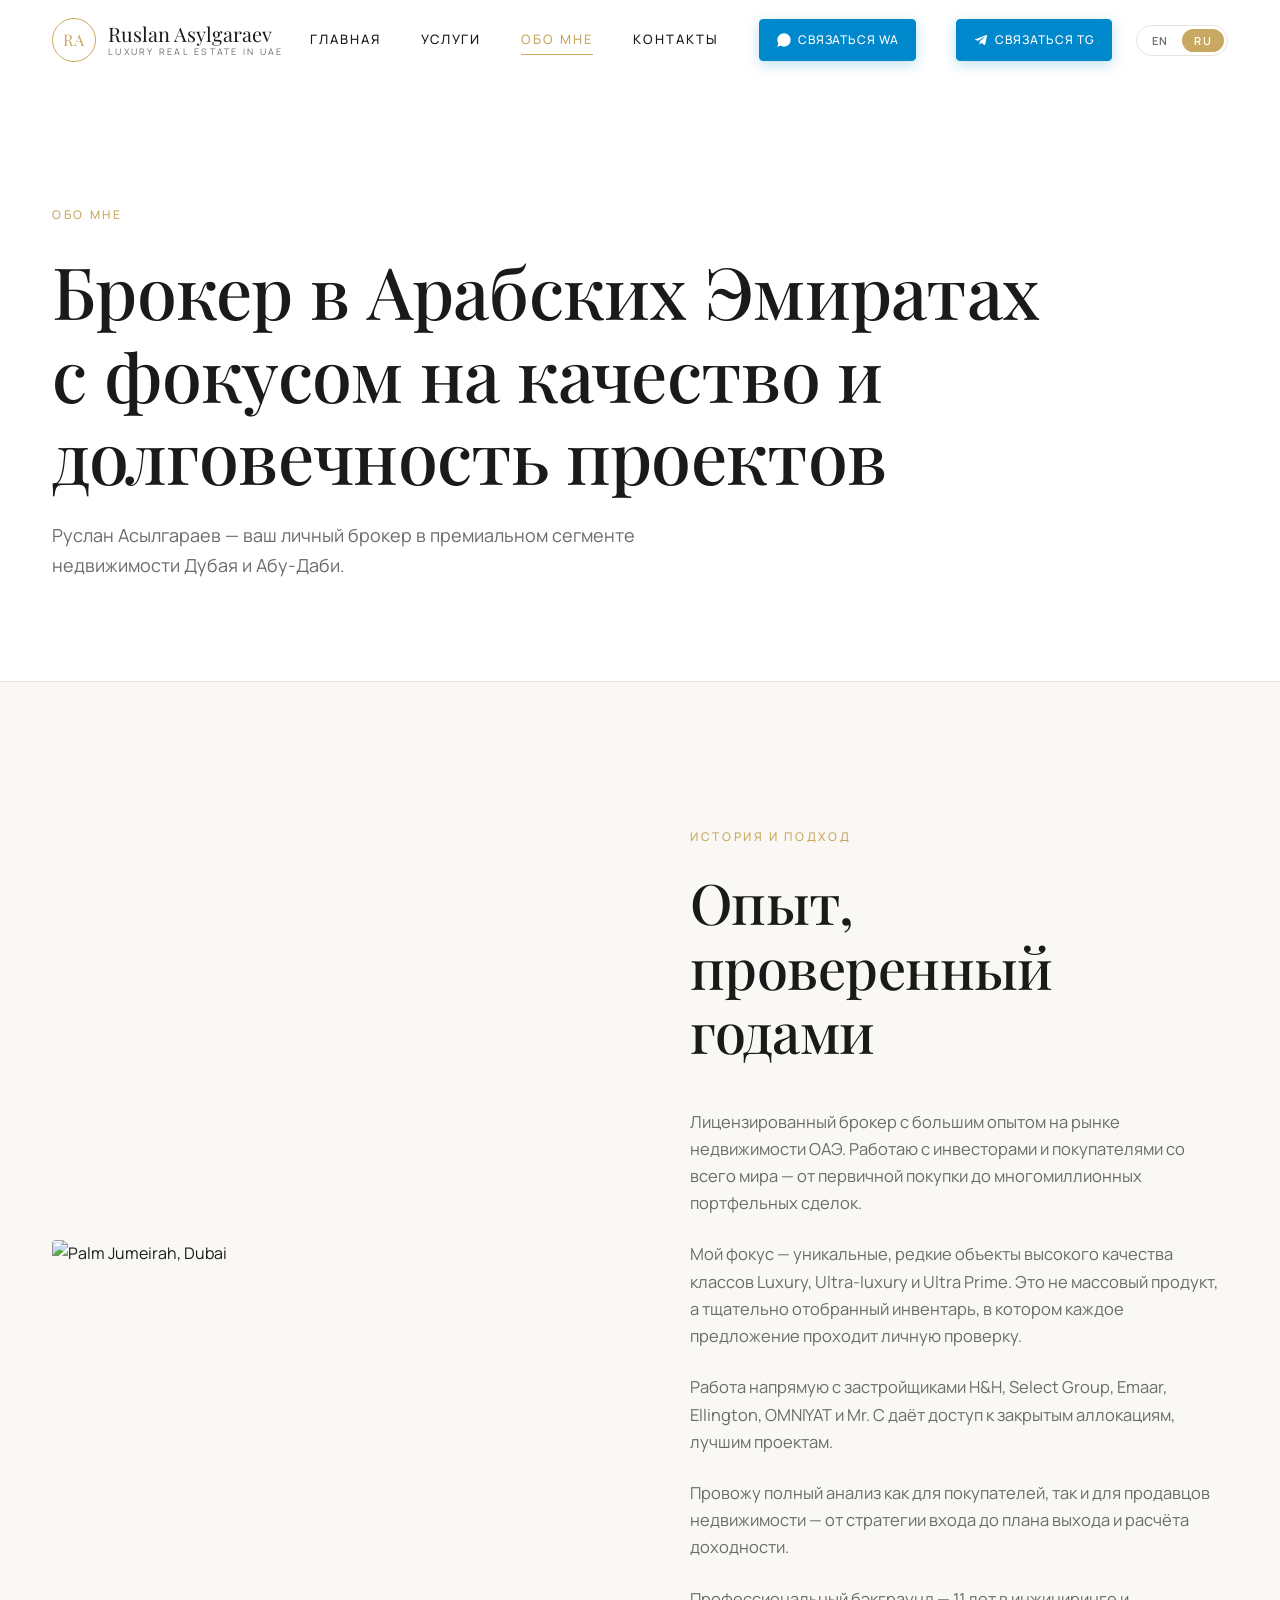
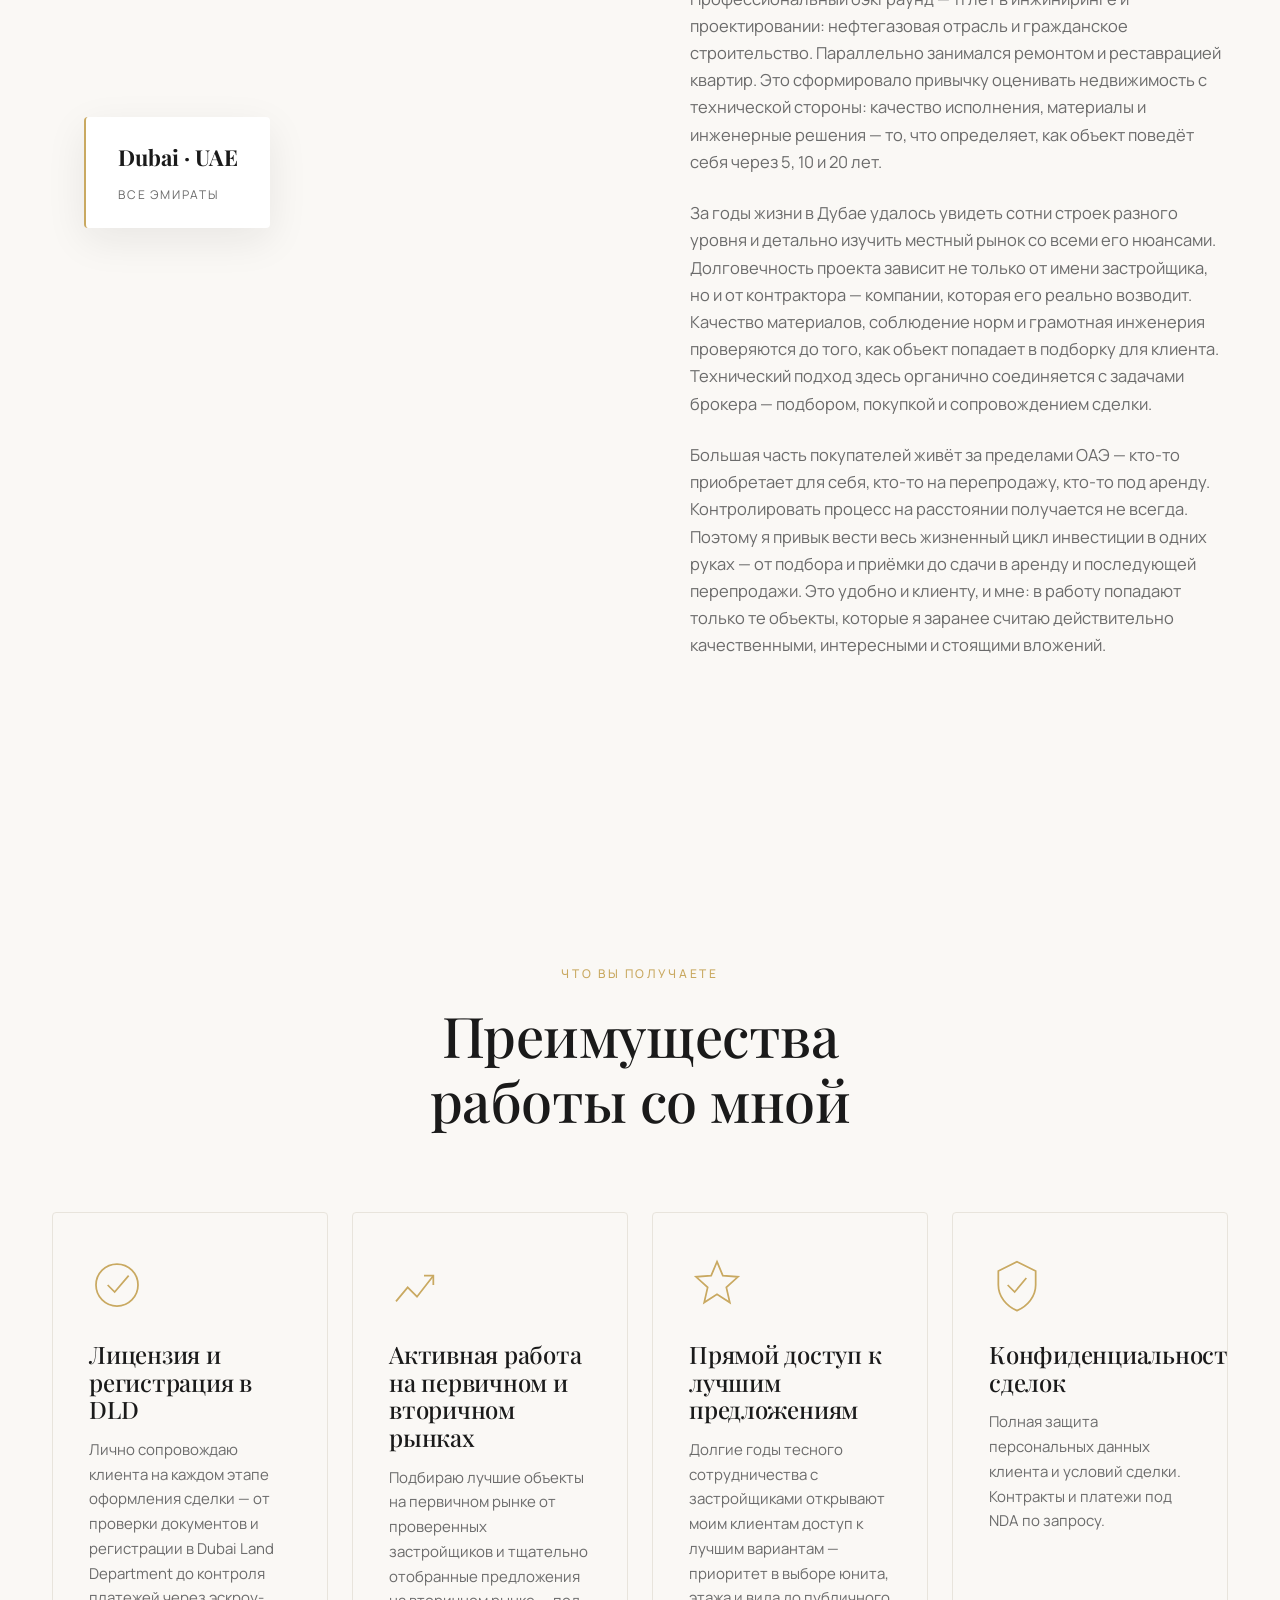
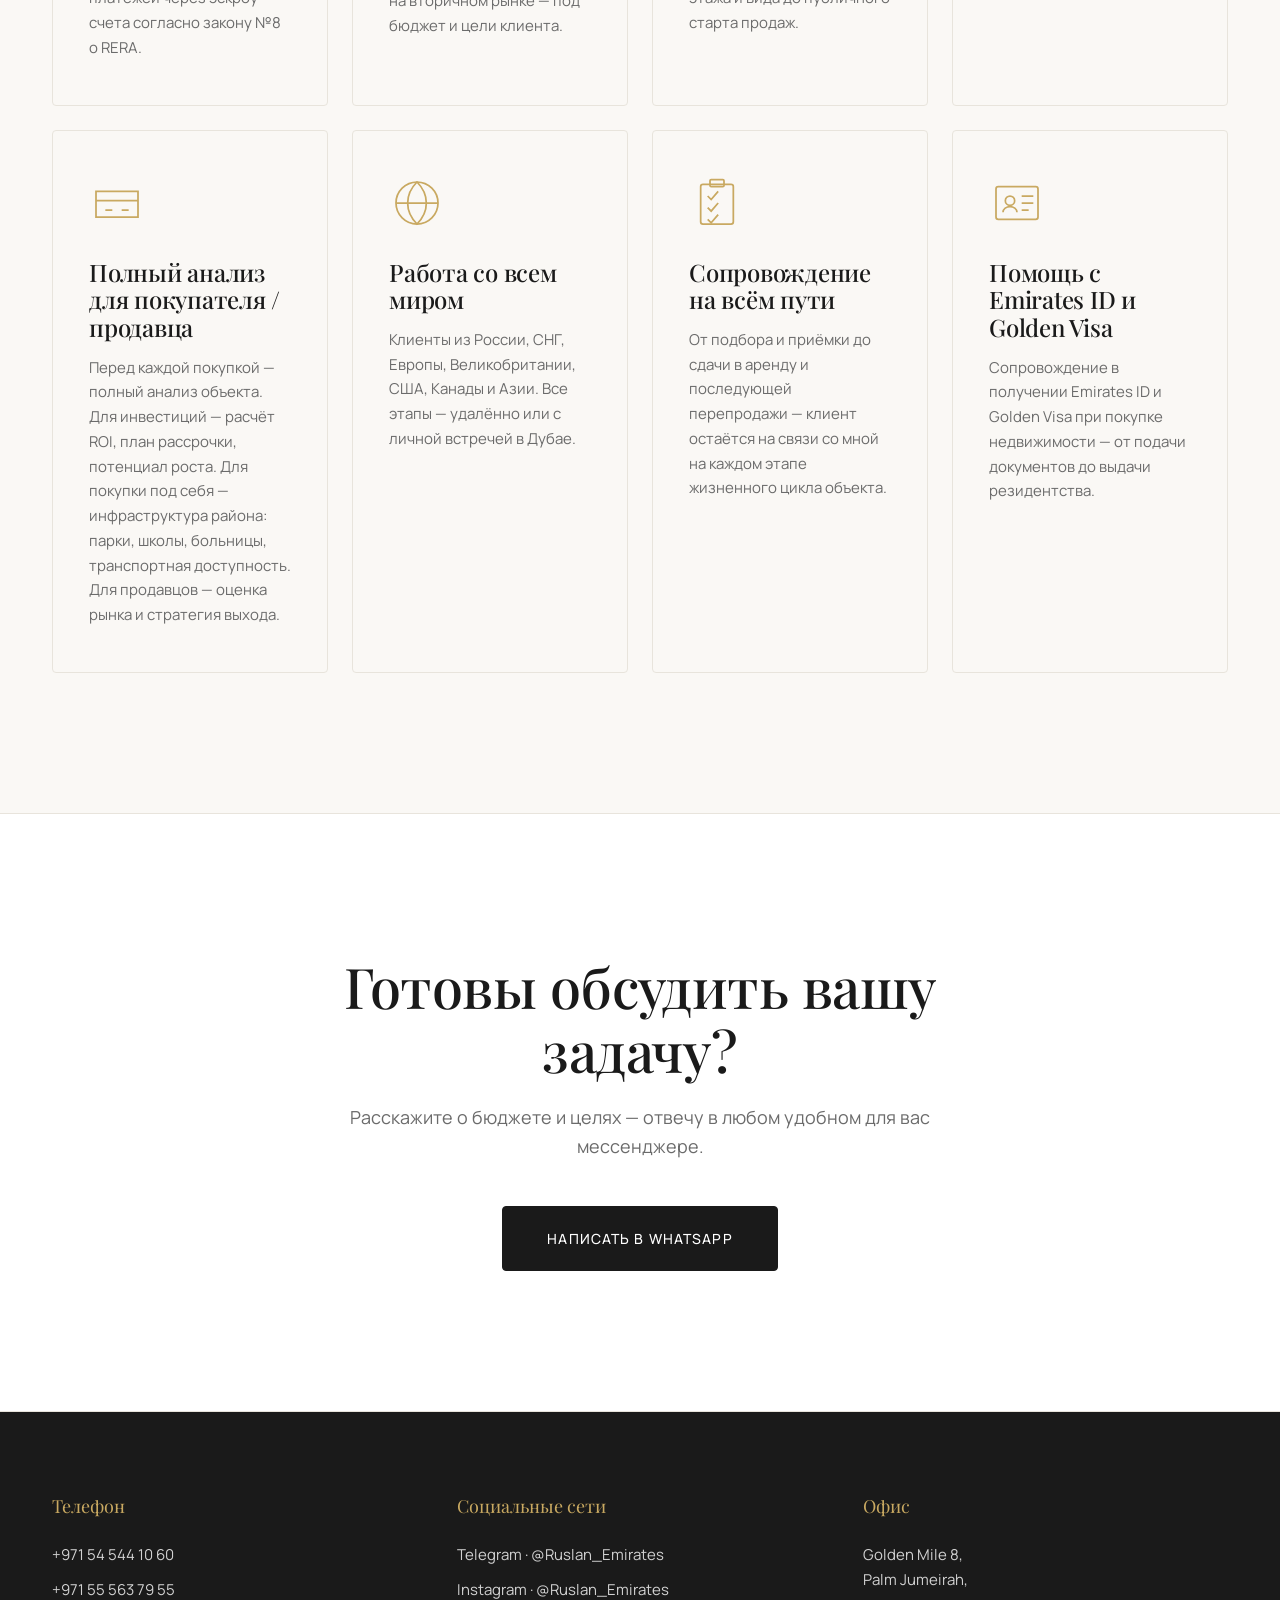
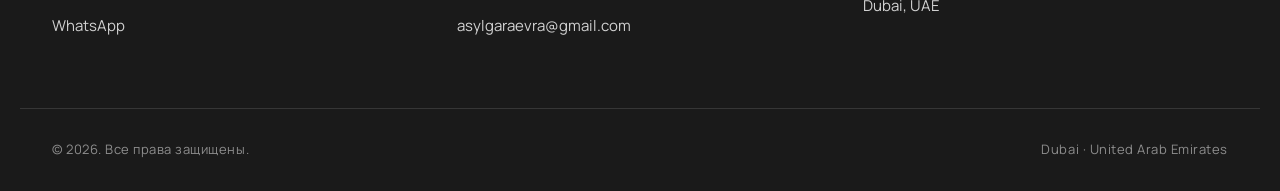
==== commit bab5e2ab: "Replace single green WhatsApp CTA in header with two blue buttons (WA + Telegram) on all pages Co-Au" ====
--- a/about.html
+++ b/about.html
@@ -44,7 +44,11 @@
             <a href="contacts.html" class="nav__link" data-i18n="nav.contacts">Контакты</a>
             <a href="https://wa.me/971545441060" class="btn btn--header-cta" target="_blank" rel="noopener" data-event="whatsapp_click" data-source="header">
                 <svg class="btn__icon" viewBox="0 0 24 24" fill="currentColor" aria-hidden="true"><path d="M17.47 14.38c-.3-.15-1.74-.86-2.01-.96-.27-.1-.46-.15-.66.15-.2.3-.76.96-.93 1.16-.17.2-.34.22-.64.07-.3-.15-1.25-.46-2.38-1.47-.88-.78-1.47-1.75-1.64-2.05-.17-.3-.02-.46.13-.61.13-.13.3-.34.46-.51.15-.17.2-.3.3-.51.1-.2.05-.38-.02-.53-.07-.15-.66-1.6-.91-2.18-.24-.57-.48-.49-.66-.5-.17-.01-.37-.01-.56-.01-.2 0-.51.07-.78.38-.27.3-1.02 1-1.02 2.45s1.05 2.85 1.2 3.05c.15.2 2.07 3.16 5.02 4.43.7.3 1.25.48 1.68.62.7.22 1.34.19 1.85.12.57-.08 1.74-.71 1.99-1.4.24-.69.24-1.28.17-1.4-.07-.12-.27-.2-.56-.34zM12 2.04c-5.5 0-9.96 4.46-9.96 9.96 0 1.76.46 3.48 1.34 5l-1.42 5.18 5.31-1.39c1.46.8 3.1 1.22 4.74 1.22h.01c5.5 0 9.96-4.46 9.96-9.96 0-2.66-1.04-5.16-2.92-7.04C17.16 3.08 14.66 2.04 12 2.04z"/></svg>
-                <span data-i18n="header.cta">Связаться с брокером</span>
+                <span data-i18n="header.ctaWA">Связаться WA</span>
+            </a>
+            <a href="https://t.me/Ruslan_Emirates" class="btn btn--header-cta" target="_blank" rel="noopener" data-event="telegram_click" data-source="header">
+                <svg class="btn__icon" viewBox="0 0 24 24" fill="currentColor" aria-hidden="true"><path d="M9.78 18.65l.28-4.23 7.68-6.92c.34-.31-.07-.46-.52-.19L7.74 13.3 3.64 12c-.88-.25-.89-.86.2-1.3l15.97-6.16c.73-.33 1.43.18 1.15 1.3l-2.72 12.81c-.19.91-.74 1.13-1.5.71L12.6 16.3l-1.99 1.93c-.23.23-.42.42-.83.42z"/></svg>
+                <span data-i18n="header.ctaTG">Связаться TG</span>
             </a>
         </nav>
         <div class="lang-switch" role="group" aria-label="Language">
--- a/style.css
+++ b/style.css
@@ -156,17 +156,18 @@
 }
 
 .btn--header-cta {
-    background: #25D366;
+    background: #0088cc;
     color: #fff;
-    border-color: #25D366;
-    padding: 12px 22px;
+    border-color: #0088cc;
+    padding: 10px 16px;
     font-size: 12px;
-    box-shadow: 0 6px 20px rgba(37, 211, 102, .25);
+    gap: 6px;
+    box-shadow: 0 4px 14px rgba(0, 136, 204, .25);
 }
 .btn--header-cta:hover {
-    background: #1FB955;
-    border-color: #1FB955;
-    box-shadow: 0 8px 24px rgba(37, 211, 102, .35);
+    background: #006fa3;
+    border-color: #006fa3;
+    box-shadow: 0 6px 18px rgba(0, 136, 204, .35);
     transform: translateY(-1px);
 }
 
@@ -1892,9 +1893,8 @@
     .direction { gap: 40px; }
     .process__steps { grid-template-columns: repeat(2, 1fr); }
     .nav { gap: 24px; }
-    .btn--header-cta { padding: 10px 16px; font-size: 11px; }
+    .btn--header-cta { padding: 10px 12px; font-size: 11px; gap: 0; }
     .btn--header-cta span { display: none; }
-    .btn--header-cta::after { content: 'Написать'; }
     .districts__grid { grid-template-columns: repeat(2, 1fr); }
     .city { height: 460px; }
     .why-dubai__grid { grid-template-columns: repeat(2, 1fr); }
@@ -1942,9 +1942,9 @@
     .btn--header-cta {
         padding: 16px 24px;
         font-size: 13px;
+        gap: 8px;
     }
     .btn--header-cta span { display: inline; }
-    .btn--header-cta::after { content: none; }
 
     .burger { display: flex; }
 
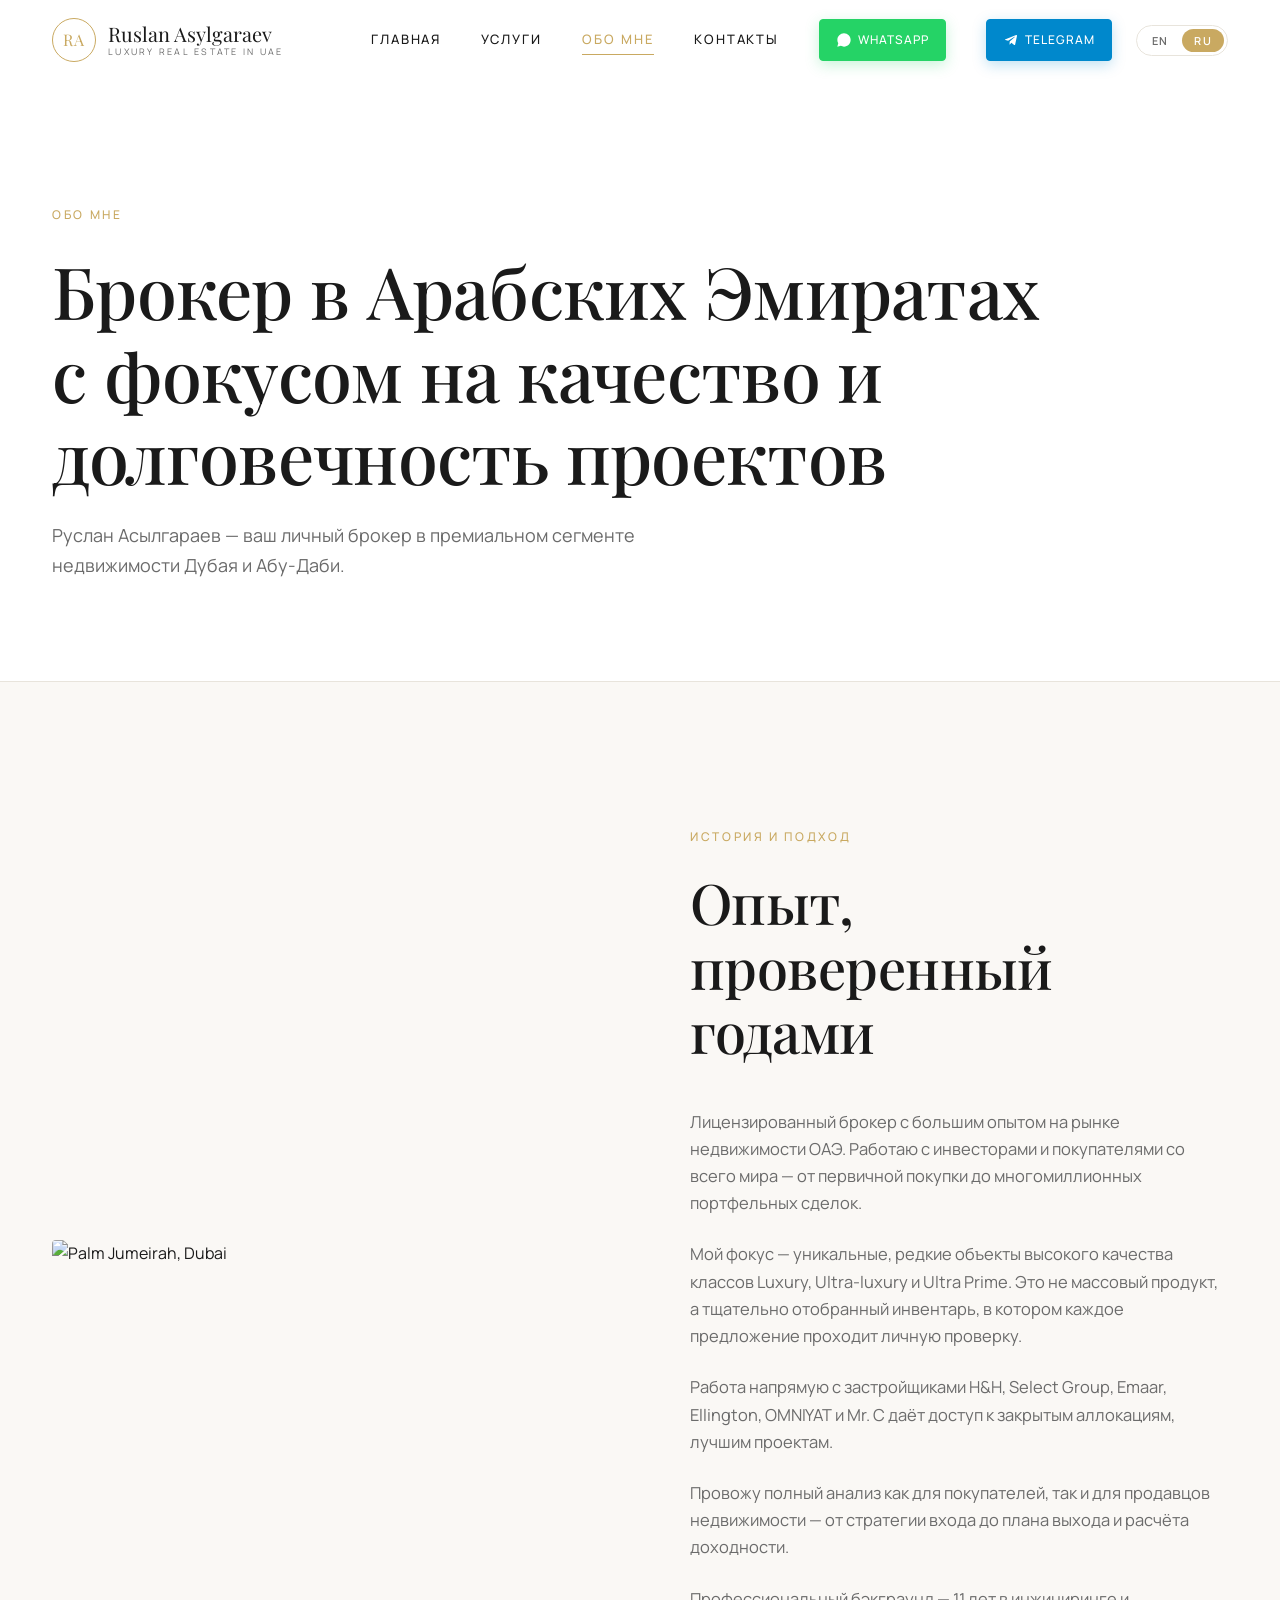
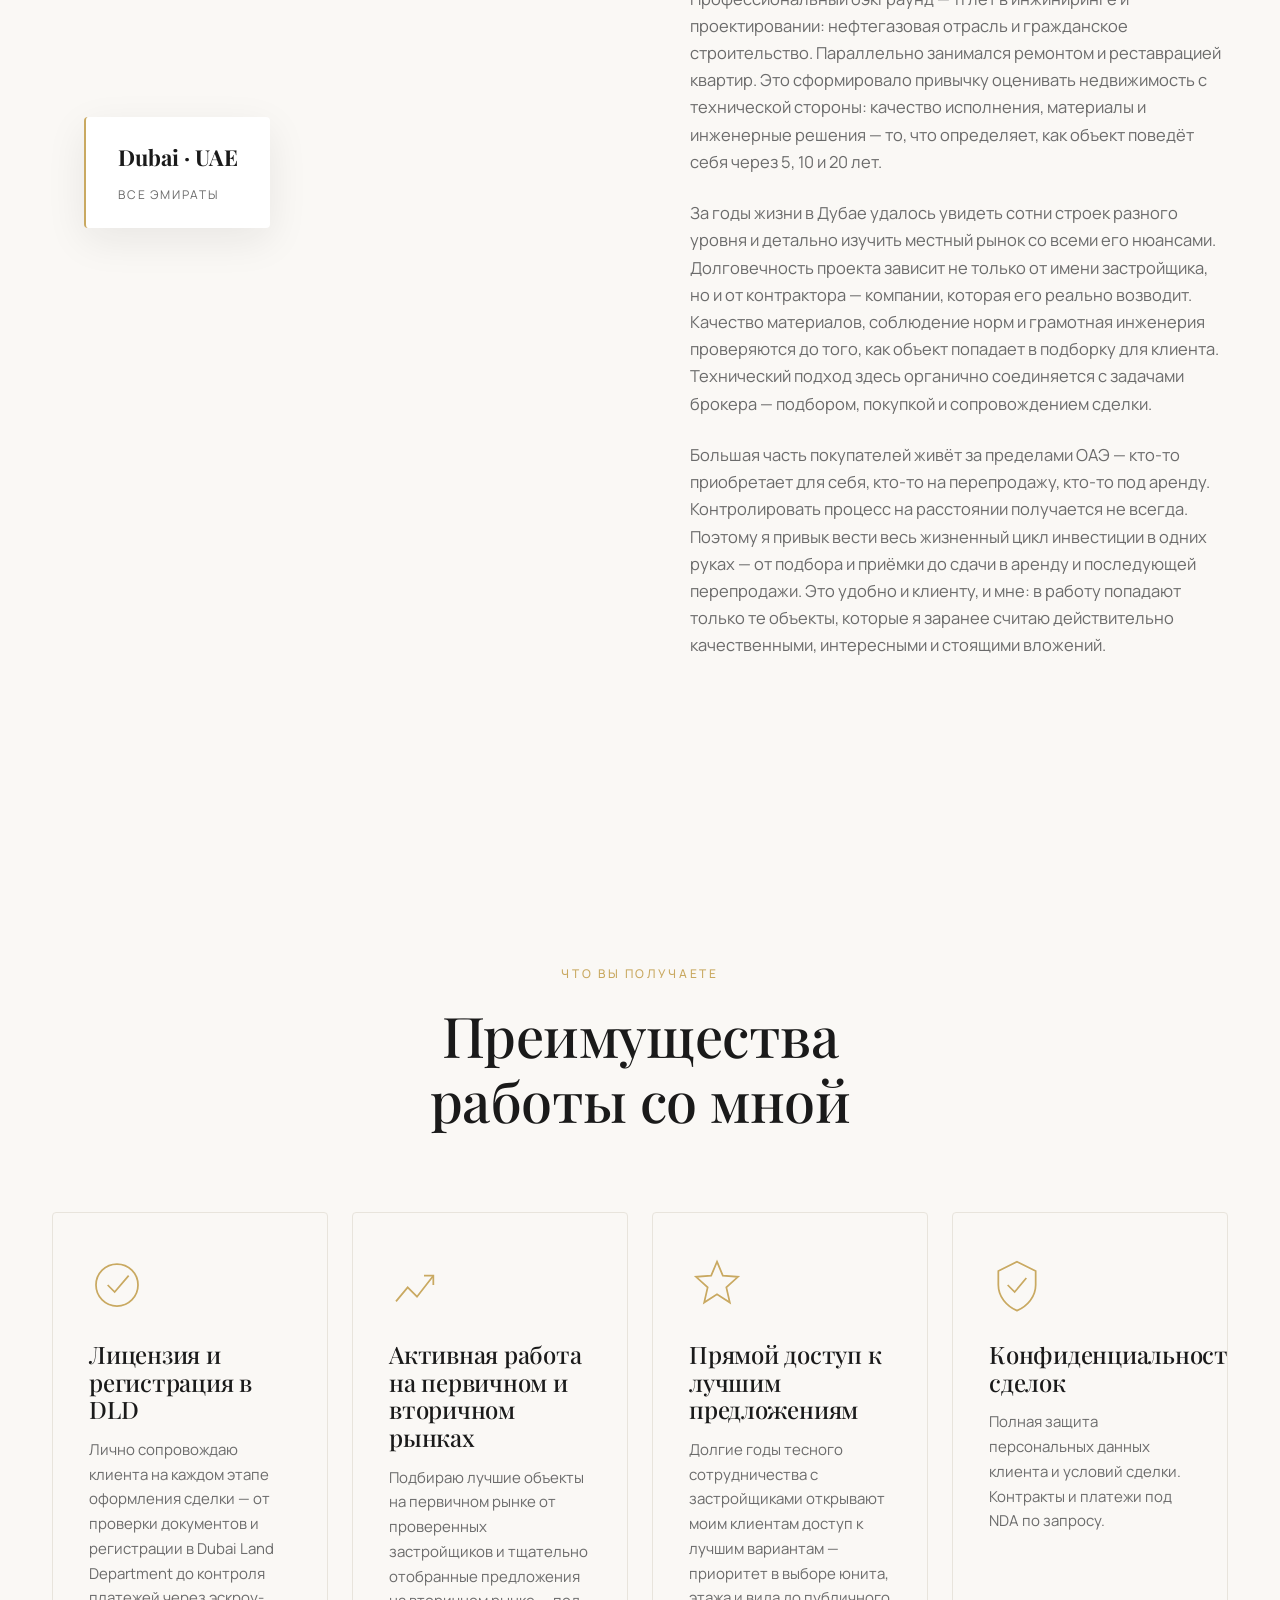
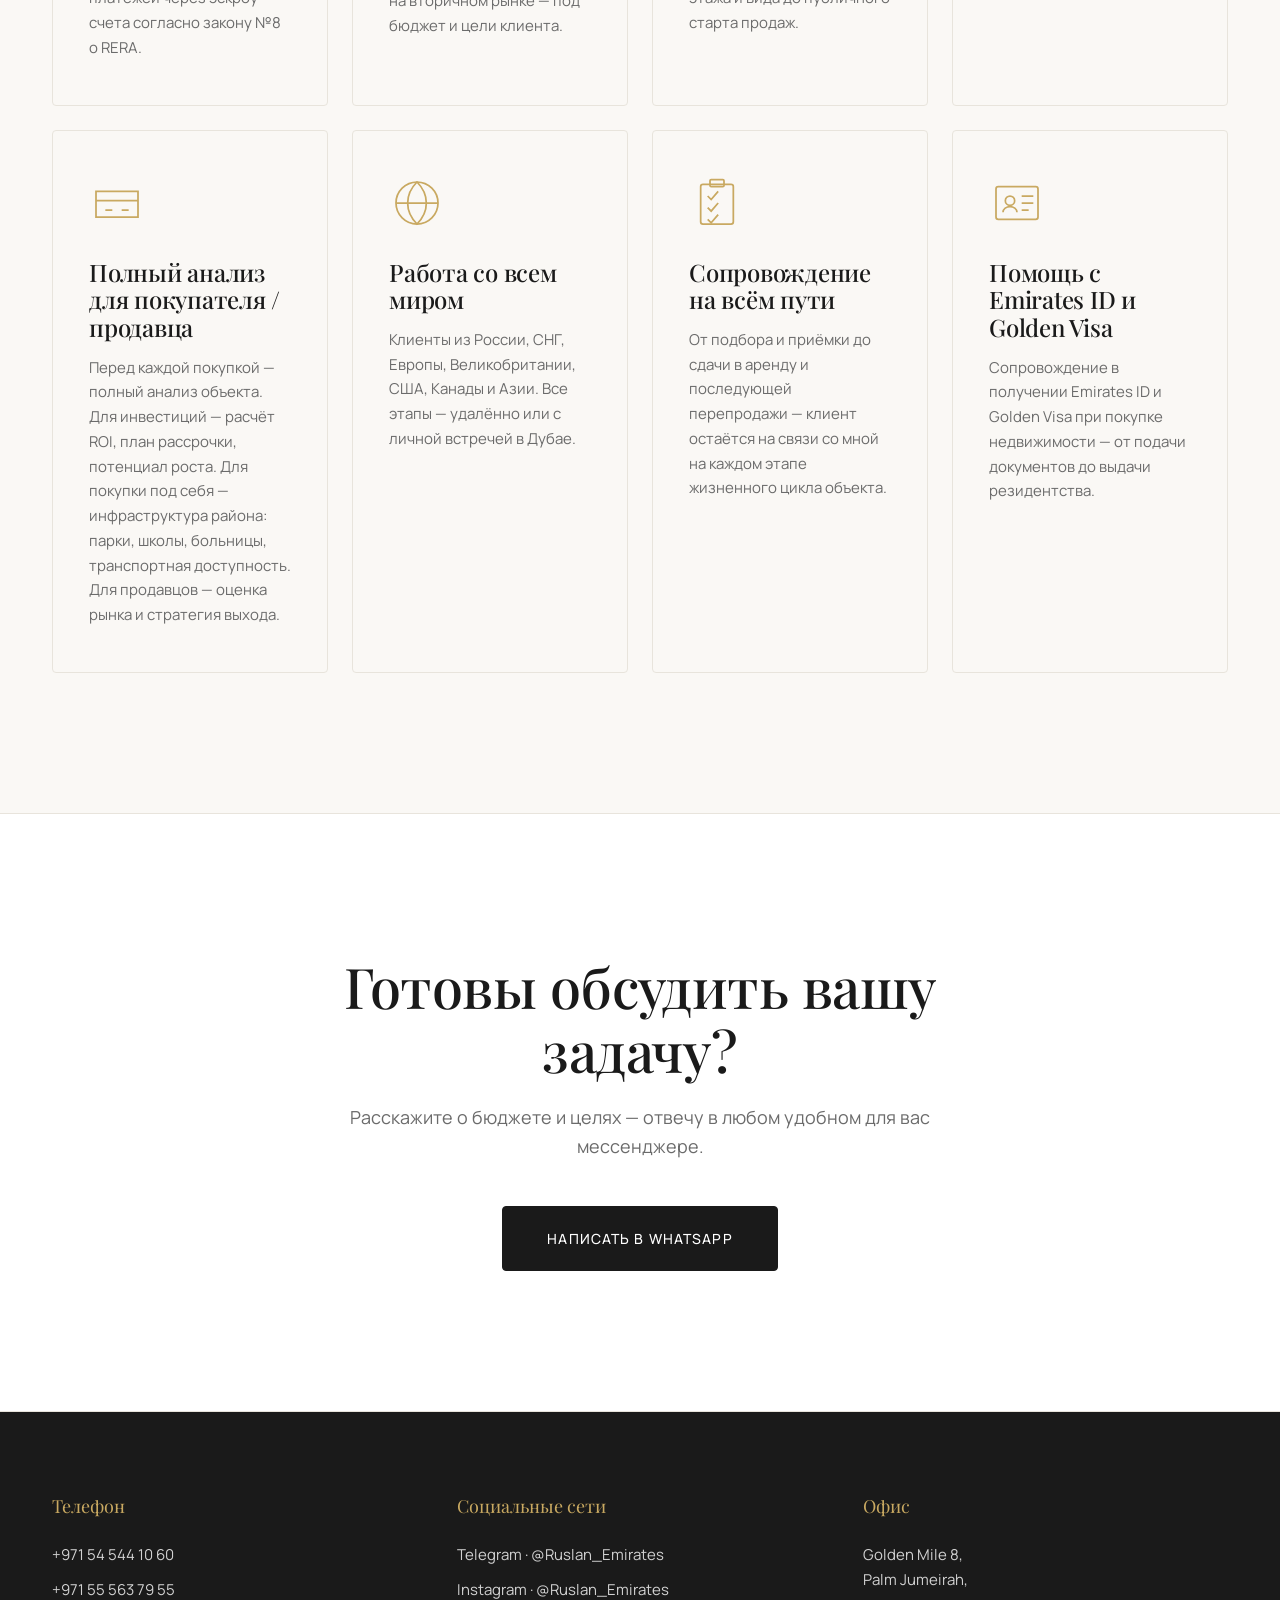
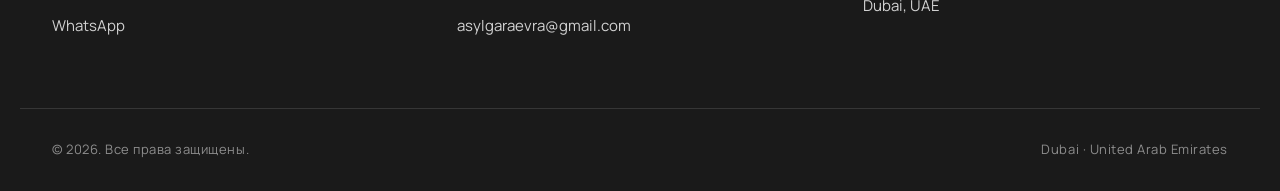
==== commit abf33ddc: "Header CTAs: green WhatsApp + blue Telegram, simplify labels to brand names Co-Authored-By: Claude O" ====
--- a/about.html
+++ b/about.html
@@ -44,11 +44,11 @@
             <a href="contacts.html" class="nav__link" data-i18n="nav.contacts">Контакты</a>
             <a href="https://wa.me/971545441060" class="btn btn--header-cta" target="_blank" rel="noopener" data-event="whatsapp_click" data-source="header">
                 <svg class="btn__icon" viewBox="0 0 24 24" fill="currentColor" aria-hidden="true"><path d="M17.47 14.38c-.3-.15-1.74-.86-2.01-.96-.27-.1-.46-.15-.66.15-.2.3-.76.96-.93 1.16-.17.2-.34.22-.64.07-.3-.15-1.25-.46-2.38-1.47-.88-.78-1.47-1.75-1.64-2.05-.17-.3-.02-.46.13-.61.13-.13.3-.34.46-.51.15-.17.2-.3.3-.51.1-.2.05-.38-.02-.53-.07-.15-.66-1.6-.91-2.18-.24-.57-.48-.49-.66-.5-.17-.01-.37-.01-.56-.01-.2 0-.51.07-.78.38-.27.3-1.02 1-1.02 2.45s1.05 2.85 1.2 3.05c.15.2 2.07 3.16 5.02 4.43.7.3 1.25.48 1.68.62.7.22 1.34.19 1.85.12.57-.08 1.74-.71 1.99-1.4.24-.69.24-1.28.17-1.4-.07-.12-.27-.2-.56-.34zM12 2.04c-5.5 0-9.96 4.46-9.96 9.96 0 1.76.46 3.48 1.34 5l-1.42 5.18 5.31-1.39c1.46.8 3.1 1.22 4.74 1.22h.01c5.5 0 9.96-4.46 9.96-9.96 0-2.66-1.04-5.16-2.92-7.04C17.16 3.08 14.66 2.04 12 2.04z"/></svg>
-                <span data-i18n="header.ctaWA">Связаться WA</span>
+                <span data-i18n="header.ctaWA">WhatsApp</span>
             </a>
-            <a href="https://t.me/Ruslan_Emirates" class="btn btn--header-cta" target="_blank" rel="noopener" data-event="telegram_click" data-source="header">
+            <a href="https://t.me/Ruslan_Emirates" class="btn btn--header-cta btn--tg" target="_blank" rel="noopener" data-event="telegram_click" data-source="header">
                 <svg class="btn__icon" viewBox="0 0 24 24" fill="currentColor" aria-hidden="true"><path d="M9.78 18.65l.28-4.23 7.68-6.92c.34-.31-.07-.46-.52-.19L7.74 13.3 3.64 12c-.88-.25-.89-.86.2-1.3l15.97-6.16c.73-.33 1.43.18 1.15 1.3l-2.72 12.81c-.19.91-.74 1.13-1.5.71L12.6 16.3l-1.99 1.93c-.23.23-.42.42-.83.42z"/></svg>
-                <span data-i18n="header.ctaTG">Связаться TG</span>
+                <span data-i18n="header.ctaTG">Telegram</span>
             </a>
         </nav>
         <div class="lang-switch" role="group" aria-label="Language">
--- a/style.css
+++ b/style.css
@@ -156,19 +156,30 @@
 }
 
 .btn--header-cta {
-    background: #0088cc;
+    background: #25D366;
     color: #fff;
-    border-color: #0088cc;
+    border-color: #25D366;
     padding: 10px 16px;
     font-size: 12px;
     gap: 6px;
+    box-shadow: 0 4px 14px rgba(37, 211, 102, .25);
+}
+.btn--header-cta:hover {
+    background: #1FB955;
+    border-color: #1FB955;
+    box-shadow: 0 6px 18px rgba(37, 211, 102, .35);
+    transform: translateY(-1px);
+}
+
+.btn--header-cta.btn--tg {
+    background: #0088cc;
+    border-color: #0088cc;
     box-shadow: 0 4px 14px rgba(0, 136, 204, .25);
 }
-.btn--header-cta:hover {
+.btn--header-cta.btn--tg:hover {
     background: #006fa3;
     border-color: #006fa3;
     box-shadow: 0 6px 18px rgba(0, 136, 204, .35);
-    transform: translateY(-1px);
 }
 
 .btn__icon {
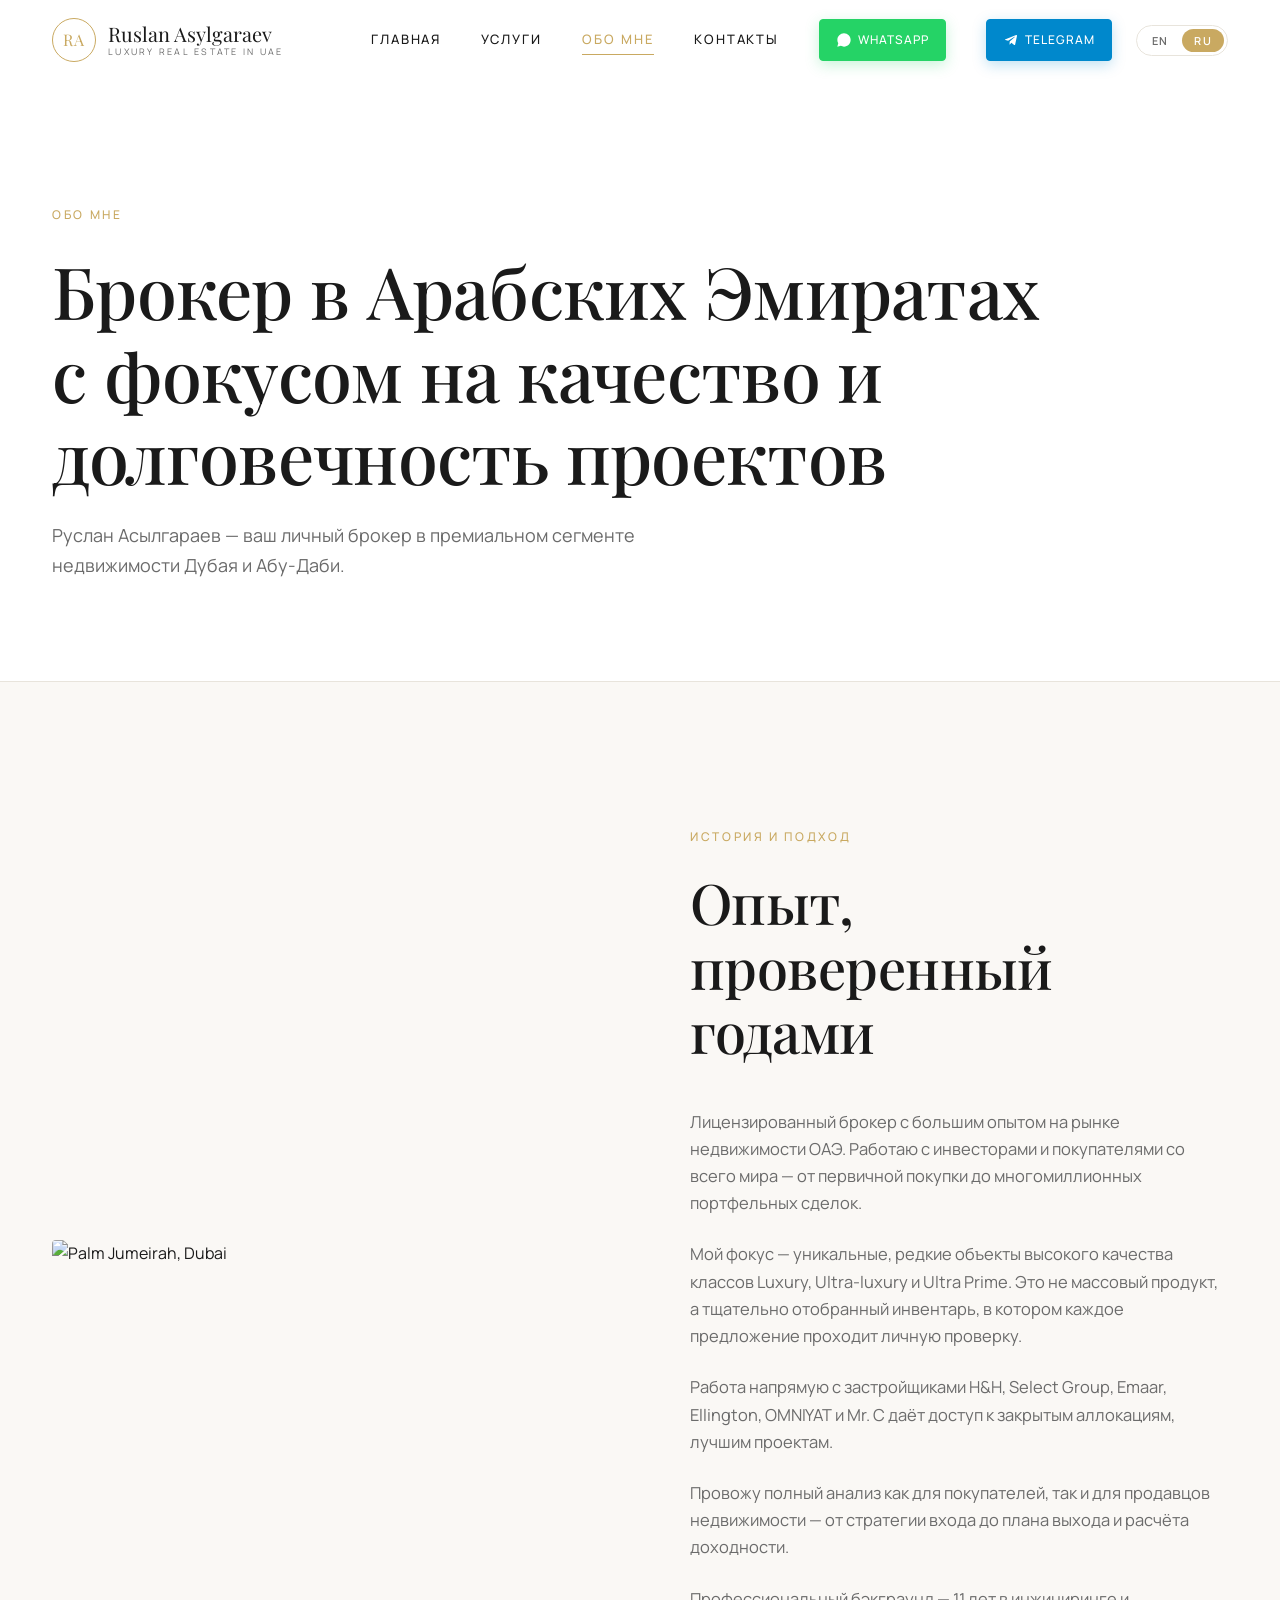
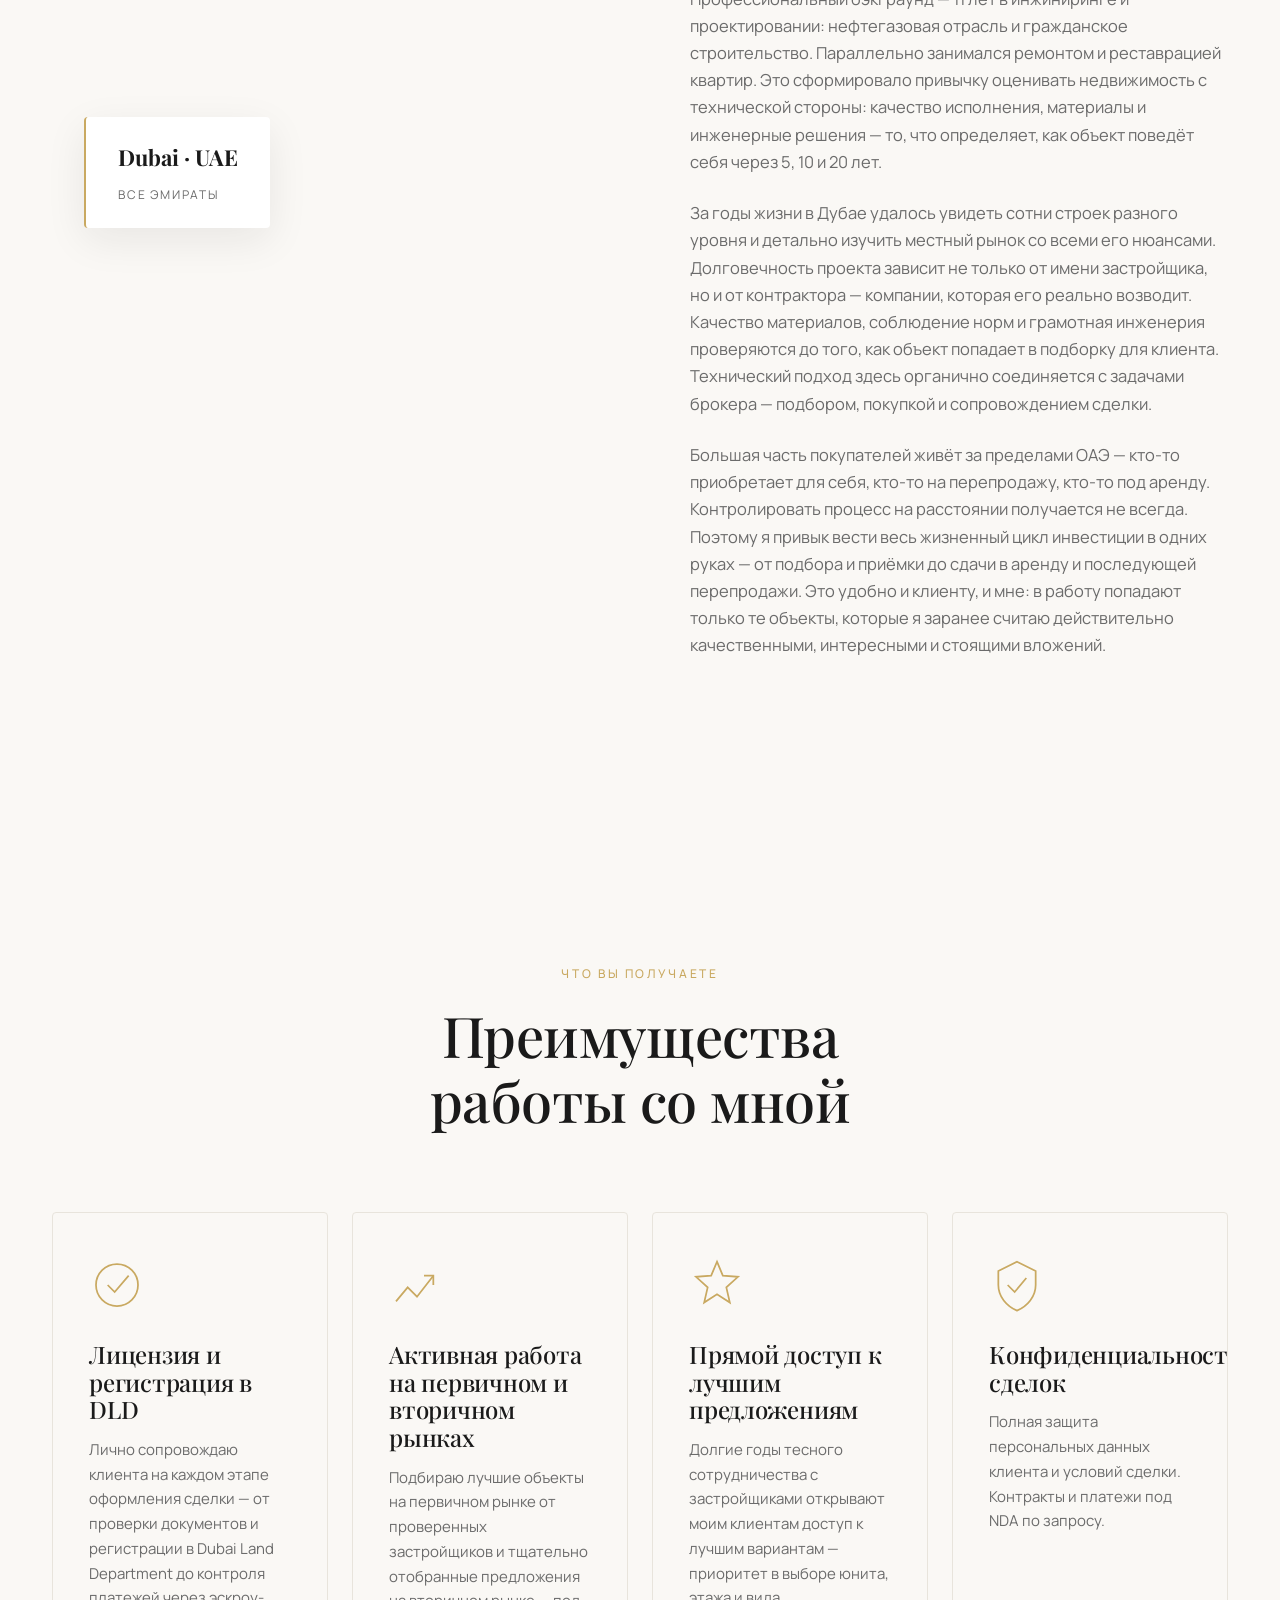
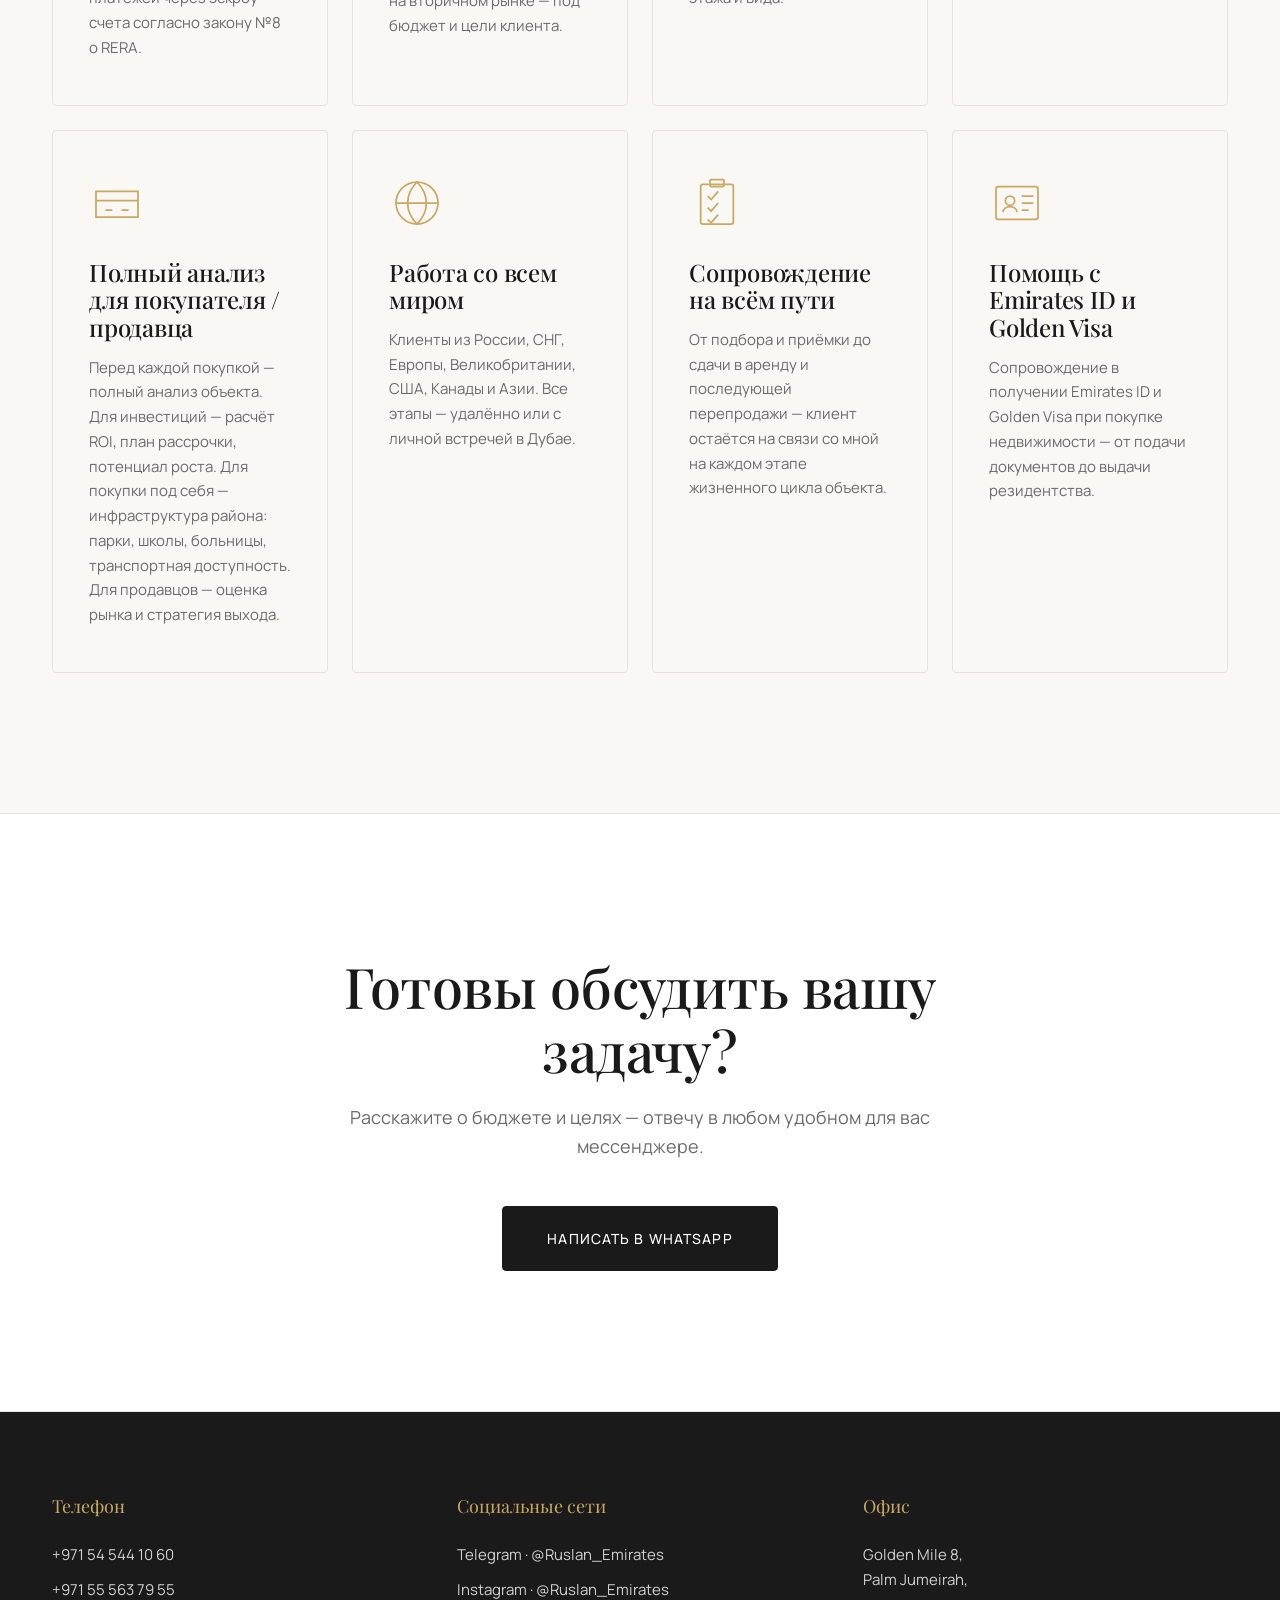
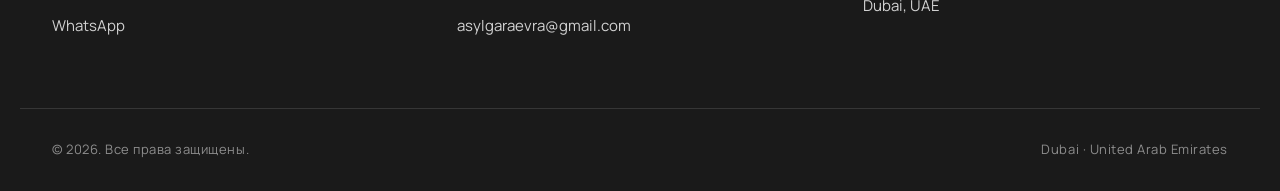
==== commit d6efcd14: "About card 3: drop "до публичного старта продаж" tail Co-Authored-By: Claude Opus 4.7 (1M context) <" ====
--- a/about.html
+++ b/about.html
@@ -123,7 +123,7 @@
                         <svg viewBox="0 0 48 48" fill="none" stroke="currentColor" stroke-width="1.5" aria-hidden="true"><path d="M24 4l5 12 13 1-10 9 3 13-11-7-11 7 3-13-10-9 13-1z"/></svg>
                     </div>
                     <h3 data-i18n="about.creds3.title">Прямой доступ к лучшим предложениям</h3>
-                    <p data-i18n="about.creds3.desc">Долгие годы тесного сотрудничества с застройщиками открывают моим клиентам доступ к лучшим вариантам — приоритет в выборе юнита, этажа и вида до публичного старта продаж.</p>
+                    <p data-i18n="about.creds3.desc">Долгие годы тесного сотрудничества с застройщиками открывают моим клиентам доступ к лучшим вариантам — приоритет в выборе юнита, этажа и вида.</p>
                 </article>
 
                 <article class="card card--light reveal">
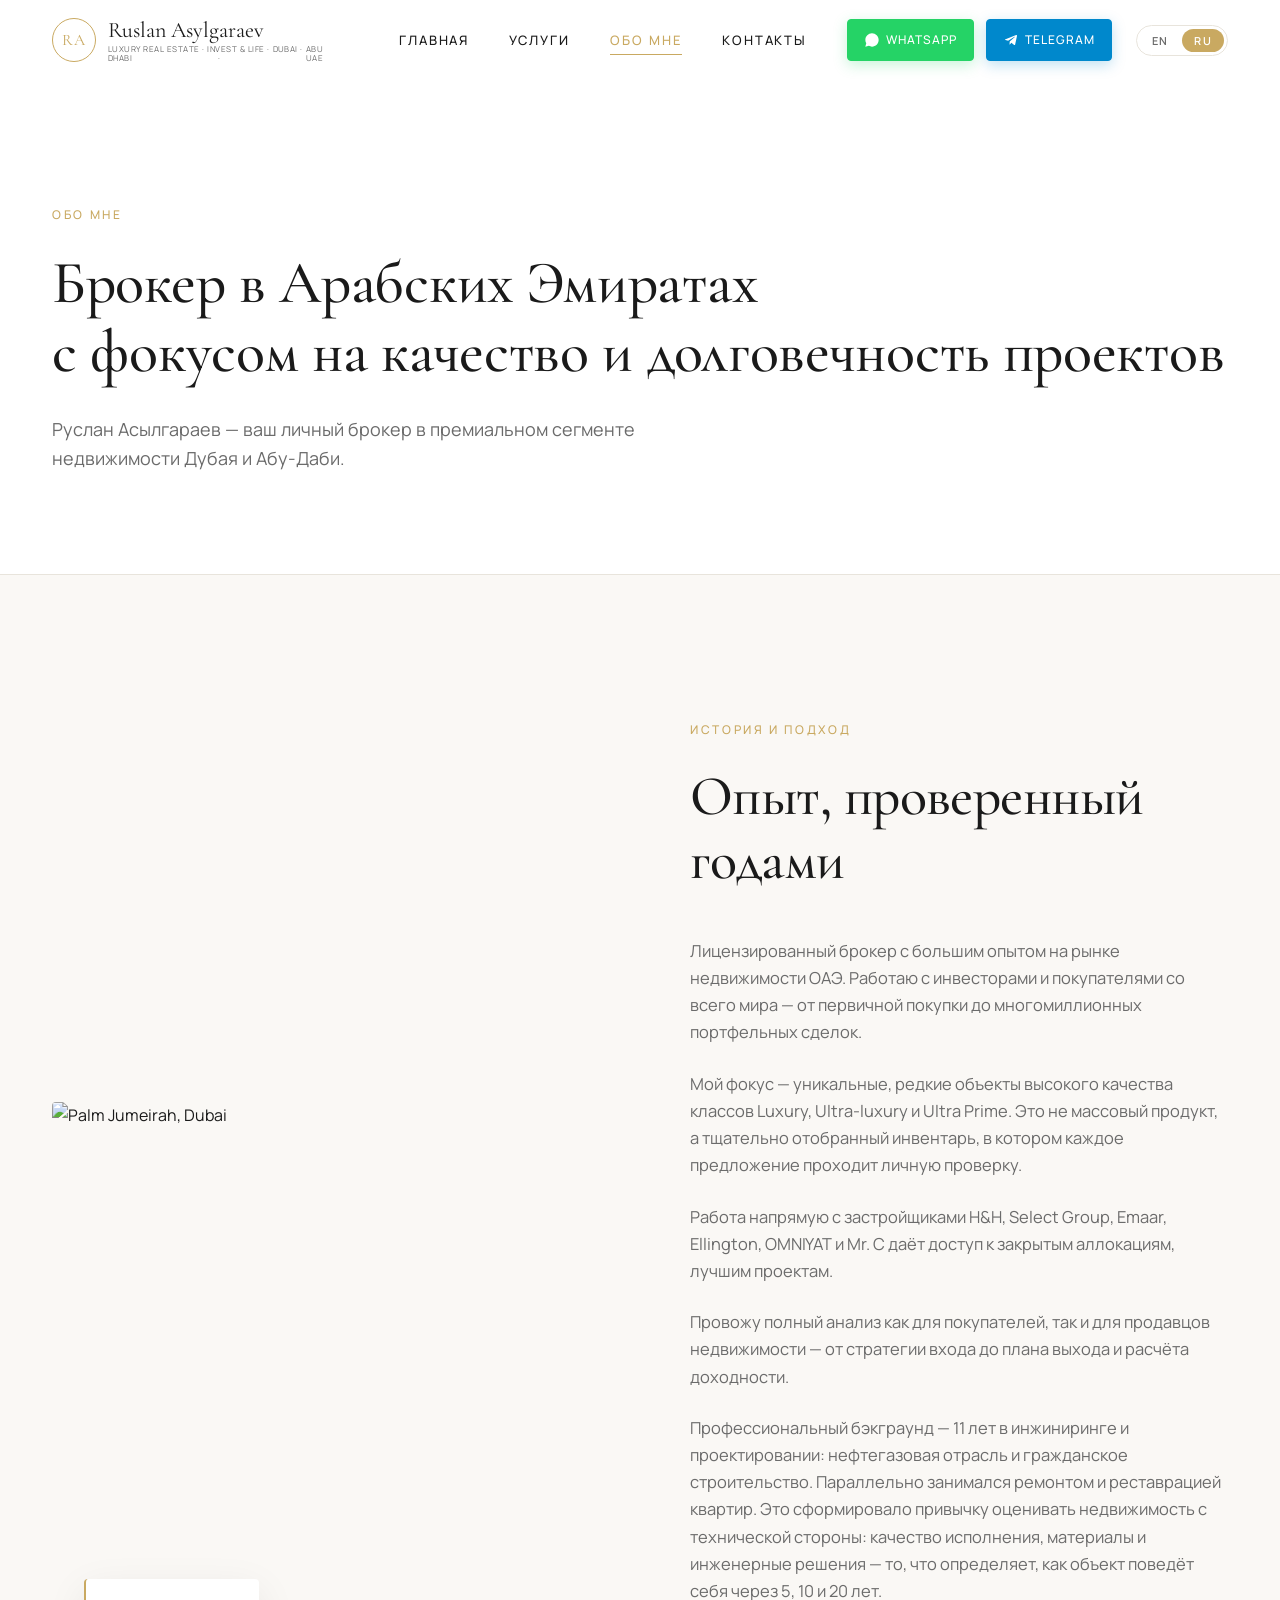
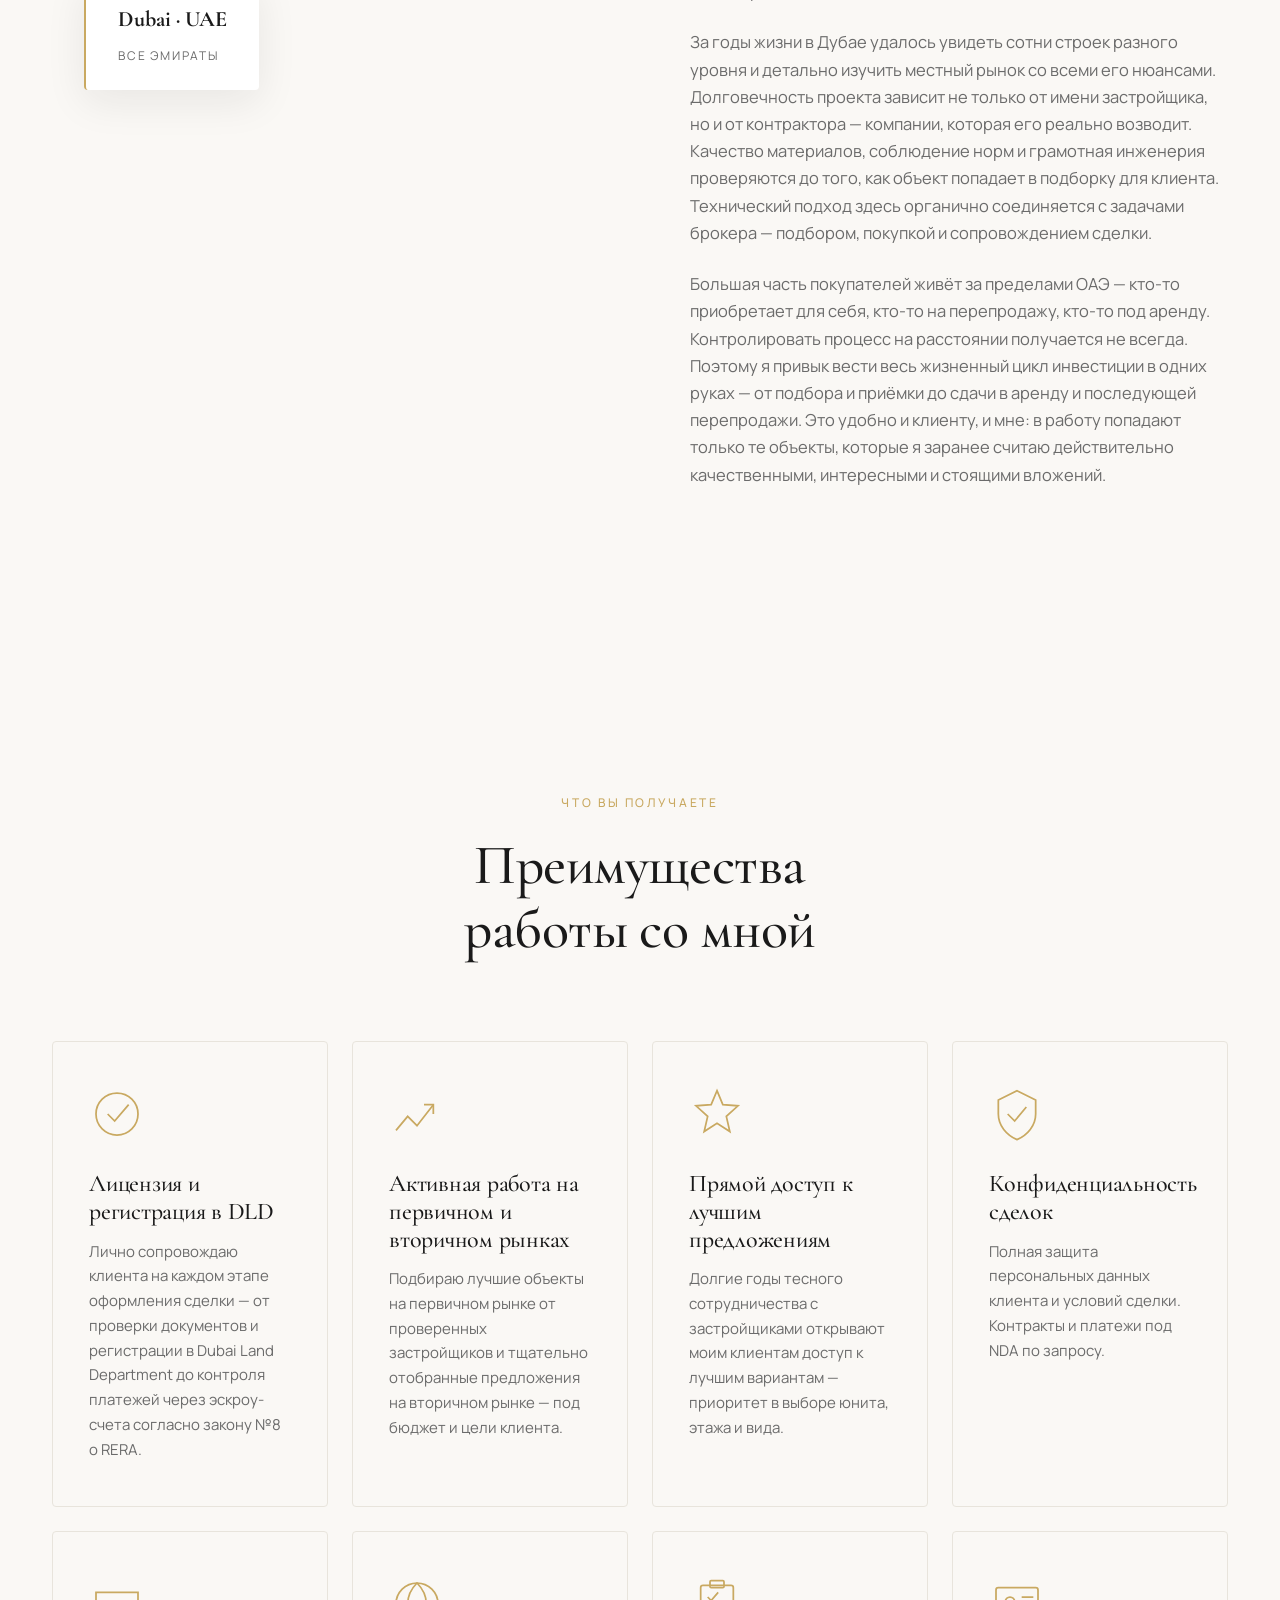
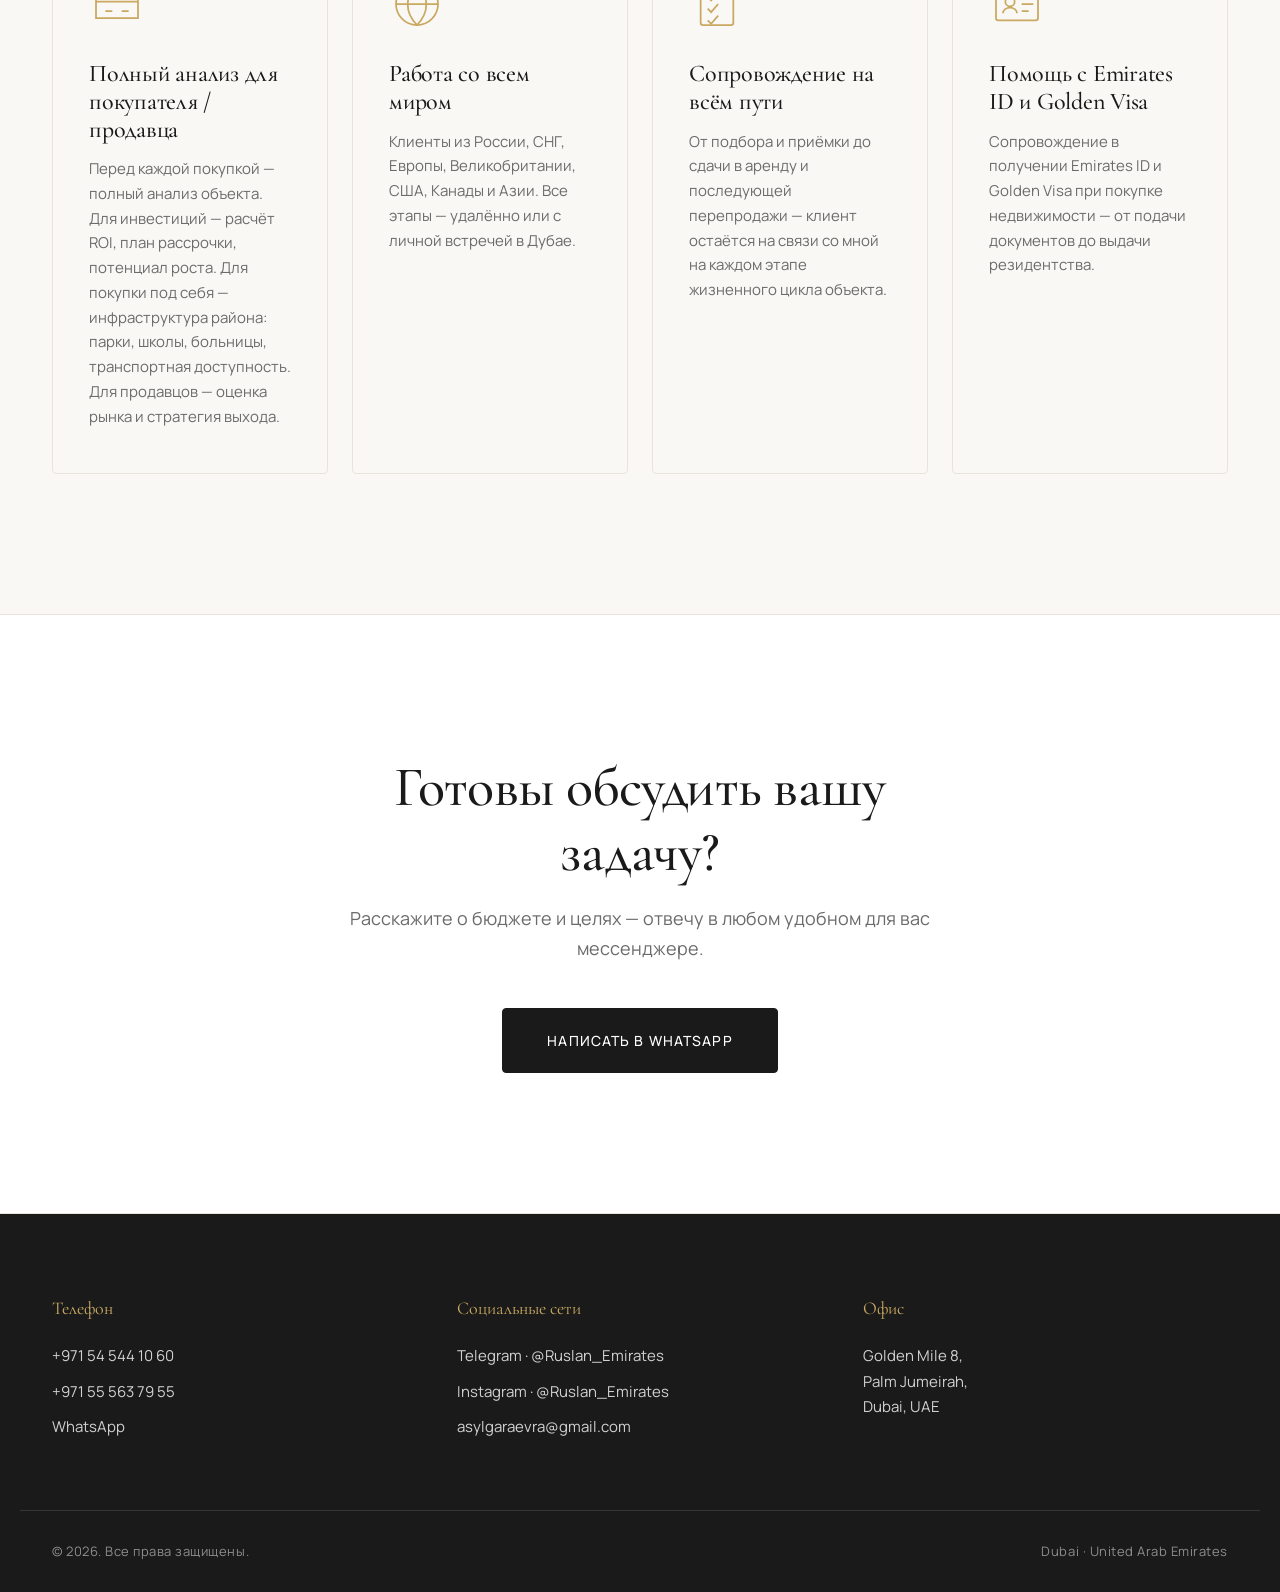
==== commit 9475aea8: "Header logo: bigger name, new tagline, tighter WA/TG spacing - Bumps .logo__text font-size 20px → 22" ====
--- a/about.html
+++ b/about.html
@@ -35,7 +35,7 @@
     <div class="container header__inner">
         <a href="index.html" class="logo" data-i18n-aria-label="logo.aria" aria-label="На главную">
             <span class="logo__mark">RA</span>
-            <span class="logo__text">Ruslan Asylgaraev<span class="logo__sub">Luxury Real Estate in UAE</span></span>
+            <span class="logo__text">Ruslan Asylgaraev<span class="logo__sub">Luxury Real Estate &middot; Invest &amp; Life &middot; Dubai &middot; Abu Dhabi &middot; UAE</span></span>
         </a>
         <nav class="nav" id="nav" data-i18n-aria-label="header.ariaNav" aria-label="Основная навигация">
             <a href="index.html" class="nav__link" data-i18n="nav.home">Главная</a>
--- a/style.css
+++ b/style.css
@@ -44,7 +44,7 @@
 button { font: inherit; cursor: pointer; border: 0; background: none; }
 
 h1, h2, h3, h4 {
-    font-family: 'Playfair Display', Georgia, serif;
+    font-family: 'Cormorant Garamond', 'Playfair Display', Georgia, serif;
     font-weight: 500;
     line-height: 1.15;
     letter-spacing: -.01em;
@@ -175,6 +175,7 @@
     background: #0088cc;
     border-color: #0088cc;
     box-shadow: 0 4px 14px rgba(0, 136, 204, .25);
+    margin-left: -28px;
 }
 .btn--header-cta.btn--tg:hover {
     background: #006fa3;
@@ -247,7 +248,7 @@
     border-radius: 50%;
     display: grid;
     place-items: center;
-    font-family: 'Playfair Display', serif;
+    font-family: 'Cormorant Garamond', 'Playfair Display', serif;
     font-size: 16px;
     letter-spacing: .04em;
     color: var(--gold);
@@ -255,22 +256,23 @@
 }
 
 .logo__text {
-    font-family: 'Playfair Display', serif;
-    font-size: 20px;
+    font-family: 'Cormorant Garamond', 'Playfair Display', serif;
+    font-size: 22px;
     line-height: 1.1;
     color: var(--ink);
     display: flex;
     flex-direction: column;
+    max-width: 215px;
 }
 
 .logo__sub {
     display: block;
     font-family: 'Manrope', sans-serif;
-    font-size: 9px;
-    letter-spacing: .25em;
+    font-size: 8px;
+    letter-spacing: .06em;
     text-transform: uppercase;
     color: var(--muted);
-    margin-top: 2px;
+    margin-top: 3px;
     width: 100%;
     text-align: justify;
     text-align-last: justify;
@@ -534,8 +536,11 @@
 }
 
 .page-hero__title {
-    font-size: clamp(40px, 6vw, 72px);
-    margin-bottom: 24px;
+    font-family: 'Cormorant Garamond', 'Playfair Display', Georgia, serif;
+    font-size: clamp(34px, 5vw, 60px);
+    font-weight: 500;
+    letter-spacing: -.005em;
+    margin-bottom: 28px;
 }
 
 .page-hero__lead {
@@ -561,7 +566,7 @@
 }
 
 .intro__sub {
-    font-family: 'Playfair Display', serif;
+    font-family: 'Cormorant Garamond', 'Playfair Display', serif;
     font-size: 24px;
     color: var(--ink);
     margin: 48px 0 24px;
@@ -604,7 +609,7 @@
 
 .intro__cta {
     margin-top: 36px;
-    font-family: 'Playfair Display', serif;
+    font-family: 'Cormorant Garamond', 'Playfair Display', serif;
     font-style: italic;
     font-size: 22px;
     color: var(--ink);
@@ -644,7 +649,7 @@
 
 .about__badge strong {
     display: block;
-    font-family: 'Playfair Display', serif;
+    font-family: 'Cormorant Garamond', 'Playfair Display', serif;
     font-size: 22px;
     margin-bottom: 4px;
 }
@@ -685,7 +690,7 @@
 }
 
 .about__points li > span:first-child {
-    font-family: 'Playfair Display', serif;
+    font-family: 'Cormorant Garamond', 'Playfair Display', serif;
     color: var(--gold);
     font-size: 16px;
     letter-spacing: .1em;
@@ -747,7 +752,7 @@
 
 .segment-card__price {
     color: var(--ink);
-    font-family: 'Playfair Display', Georgia, serif;
+    font-family: 'Cormorant Garamond', 'Playfair Display', Georgia, serif;
     font-size: 22px;
     line-height: 1;
 }
@@ -1020,7 +1025,7 @@
 }
 
 .district__meta strong {
-    font-family: 'Playfair Display', serif;
+    font-family: 'Cormorant Garamond', 'Playfair Display', serif;
     font-size: 22px;
     font-weight: 500;
     color: var(--gold);
@@ -1119,7 +1124,7 @@
 }
 
 .stat__num {
-    font-family: 'Playfair Display', serif;
+    font-family: 'Cormorant Garamond', 'Playfair Display', serif;
     font-size: clamp(48px, 6vw, 84px);
     font-weight: 500;
     color: var(--gold);
@@ -1197,7 +1202,7 @@
 }
 
 .metric__value {
-    font-family: 'Playfair Display', serif;
+    font-family: 'Cormorant Garamond', 'Playfair Display', serif;
     font-size: clamp(28px, 2.6vw, 38px);
     font-weight: 500;
     color: var(--gold);
@@ -1396,7 +1401,7 @@
     list-style: none;
     cursor: pointer;
     padding: 28px 60px 28px 0;
-    font-family: 'Playfair Display', serif;
+    font-family: 'Cormorant Garamond', 'Playfair Display', serif;
     font-size: 20px;
     color: var(--ink);
     font-weight: 500;
@@ -1568,7 +1573,7 @@
 }
 
 .direction__num {
-    font-family: 'Playfair Display', serif;
+    font-family: 'Cormorant Garamond', 'Playfair Display', serif;
     font-size: 40px;
     color: var(--gold);
     align-self: flex-start;
@@ -1624,7 +1629,7 @@
 }
 
 .step__num {
-    font-family: 'Playfair Display', serif;
+    font-family: 'Cormorant Garamond', 'Playfair Display', serif;
     font-size: 32px;
     color: var(--gold);
     margin-bottom: 24px;
@@ -1846,7 +1851,7 @@
 }
 
 .footer__title {
-    font-family: 'Playfair Display', serif;
+    font-family: 'Cormorant Garamond', 'Playfair Display', serif;
     color: var(--gold);
     font-size: 18px;
     margin-bottom: 20px;
@@ -2079,7 +2084,7 @@
 .ul-tab {
     position: relative;
     padding: 18px 24px;
-    font-family: 'Playfair Display', Georgia, serif;
+    font-family: 'Cormorant Garamond', 'Playfair Display', Georgia, serif;
     font-size: 17px;
     color: var(--muted);
     font-weight: 500;
@@ -2110,7 +2115,7 @@
 }
 
 .ul-panel__head h3 {
-    font-family: 'Playfair Display', Georgia, serif;
+    font-family: 'Cormorant Garamond', 'Playfair Display', Georgia, serif;
     font-size: clamp(28px, 3vw, 40px);
     margin-bottom: 14px;
 }
@@ -2178,7 +2183,7 @@
 }
 
 .ul-table .col-project {
-    font-family: 'Playfair Display', Georgia, serif;
+    font-family: 'Cormorant Garamond', 'Playfair Display', Georgia, serif;
     font-size: 17px;
     color: var(--ink);
     line-height: 1.35;
@@ -2325,7 +2330,7 @@
     }
 
     .ul-card__name {
-        font-family: 'Playfair Display', Georgia, serif;
+        font-family: 'Cormorant Garamond', 'Playfair Display', Georgia, serif;
         font-size: 18px;
         line-height: 1.3;
         color: var(--ink);
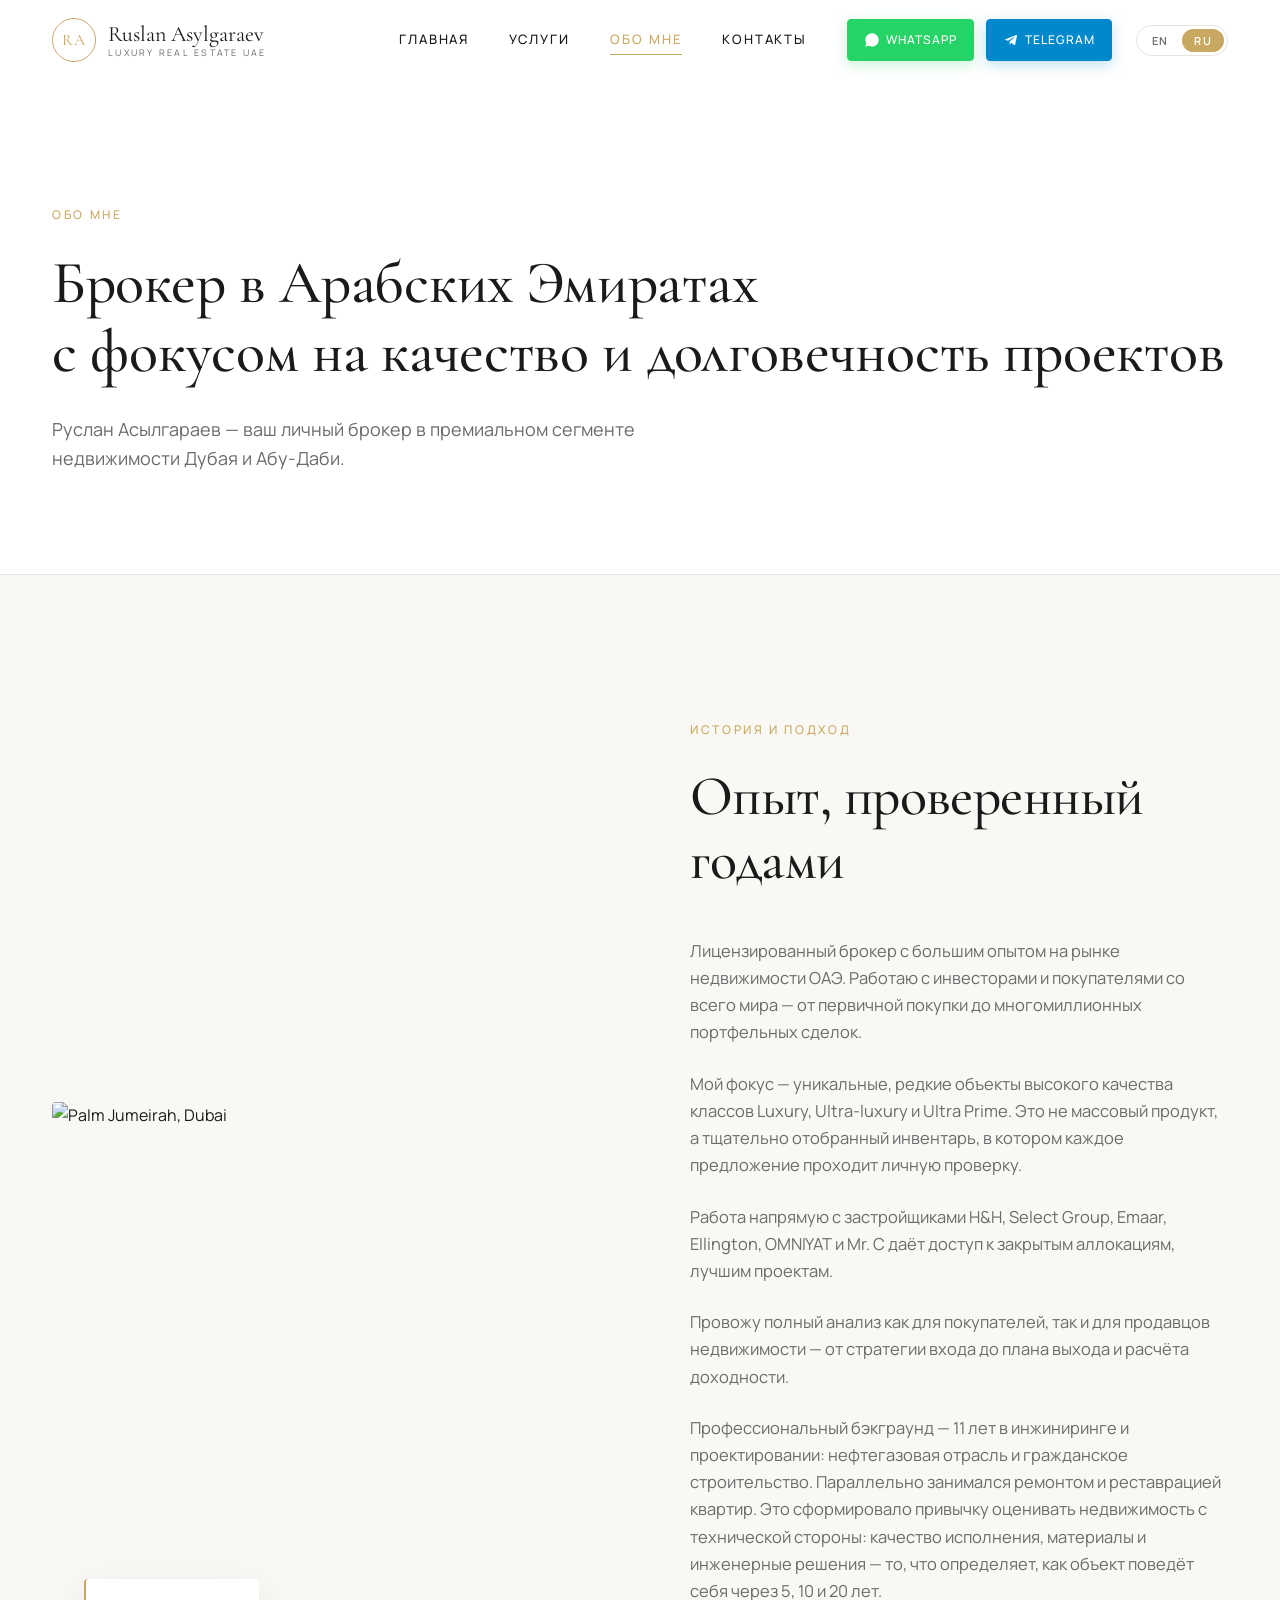
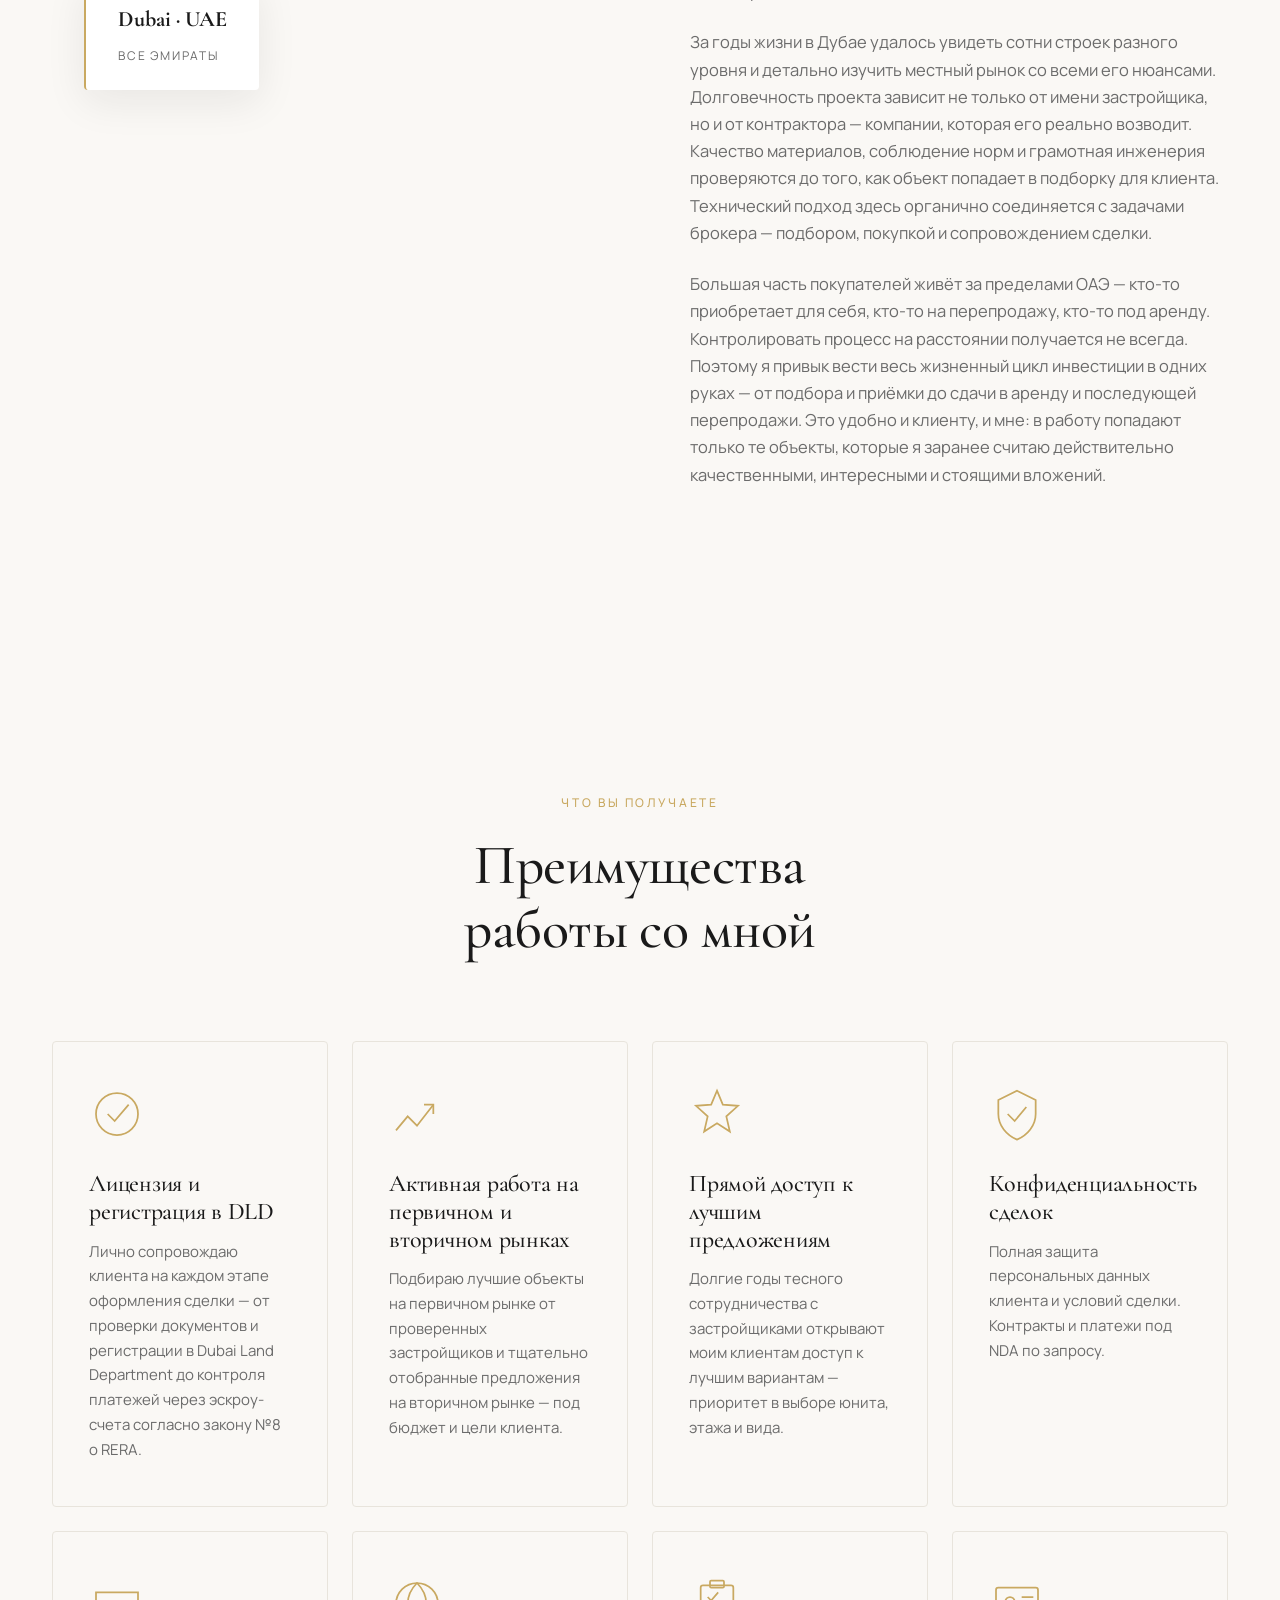
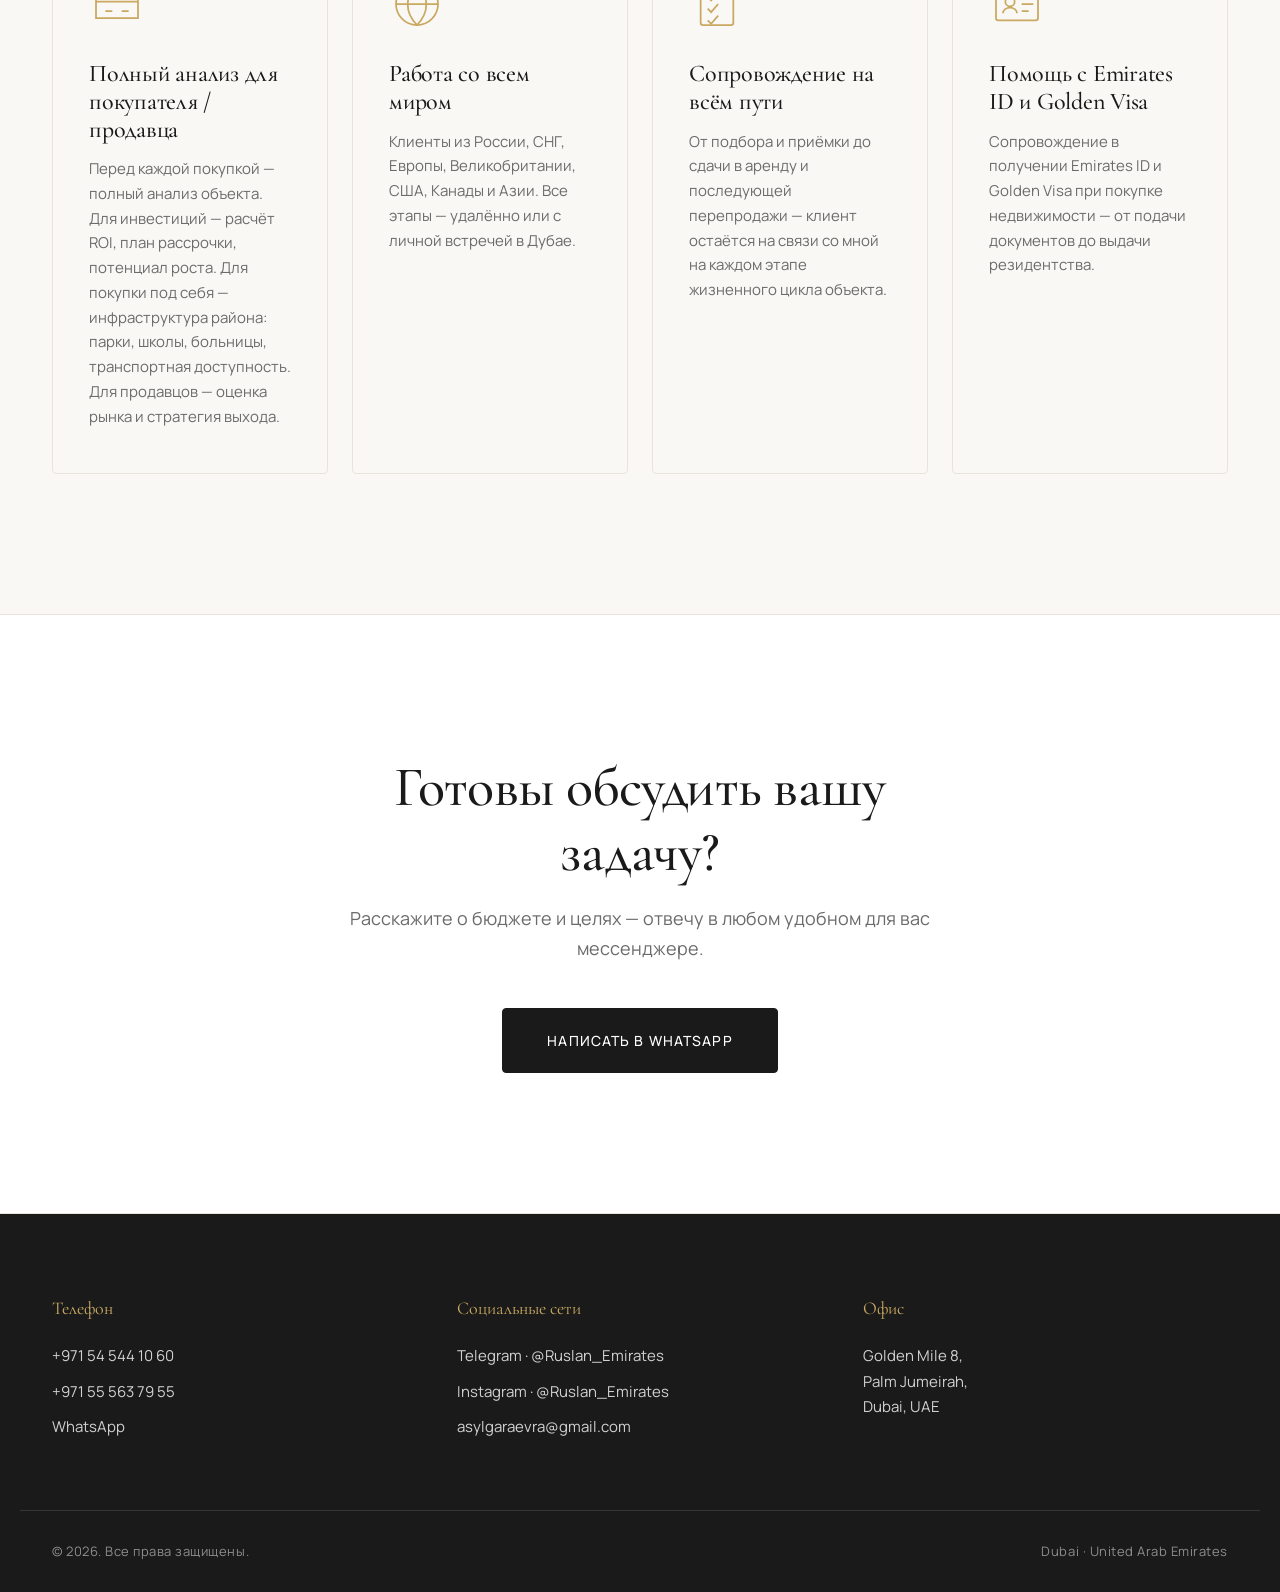
==== commit 9aa8d6b8: "Revert logo subtitle to "Luxury Real Estate UAE"; extend hero eyebrow - Logo subtitle on all six pag" ====
--- a/about.html
+++ b/about.html
@@ -35,7 +35,7 @@
     <div class="container header__inner">
         <a href="index.html" class="logo" data-i18n-aria-label="logo.aria" aria-label="На главную">
             <span class="logo__mark">RA</span>
-            <span class="logo__text">Ruslan Asylgaraev<span class="logo__sub">Luxury Real Estate &middot; Invest &amp; Life &middot; Dubai &middot; Abu Dhabi &middot; UAE</span></span>
+            <span class="logo__text">Ruslan Asylgaraev<span class="logo__sub">Luxury Real Estate UAE</span></span>
         </a>
         <nav class="nav" id="nav" data-i18n-aria-label="header.ariaNav" aria-label="Основная навигация">
             <a href="index.html" class="nav__link" data-i18n="nav.home">Главная</a>
--- a/style.css
+++ b/style.css
@@ -262,17 +262,16 @@
     color: var(--ink);
     display: flex;
     flex-direction: column;
-    max-width: 215px;
 }
 
 .logo__sub {
     display: block;
     font-family: 'Manrope', sans-serif;
-    font-size: 8px;
-    letter-spacing: .06em;
+    font-size: 9px;
+    letter-spacing: .25em;
     text-transform: uppercase;
     color: var(--muted);
-    margin-top: 3px;
+    margin-top: 2px;
     width: 100%;
     text-align: justify;
     text-align-last: justify;
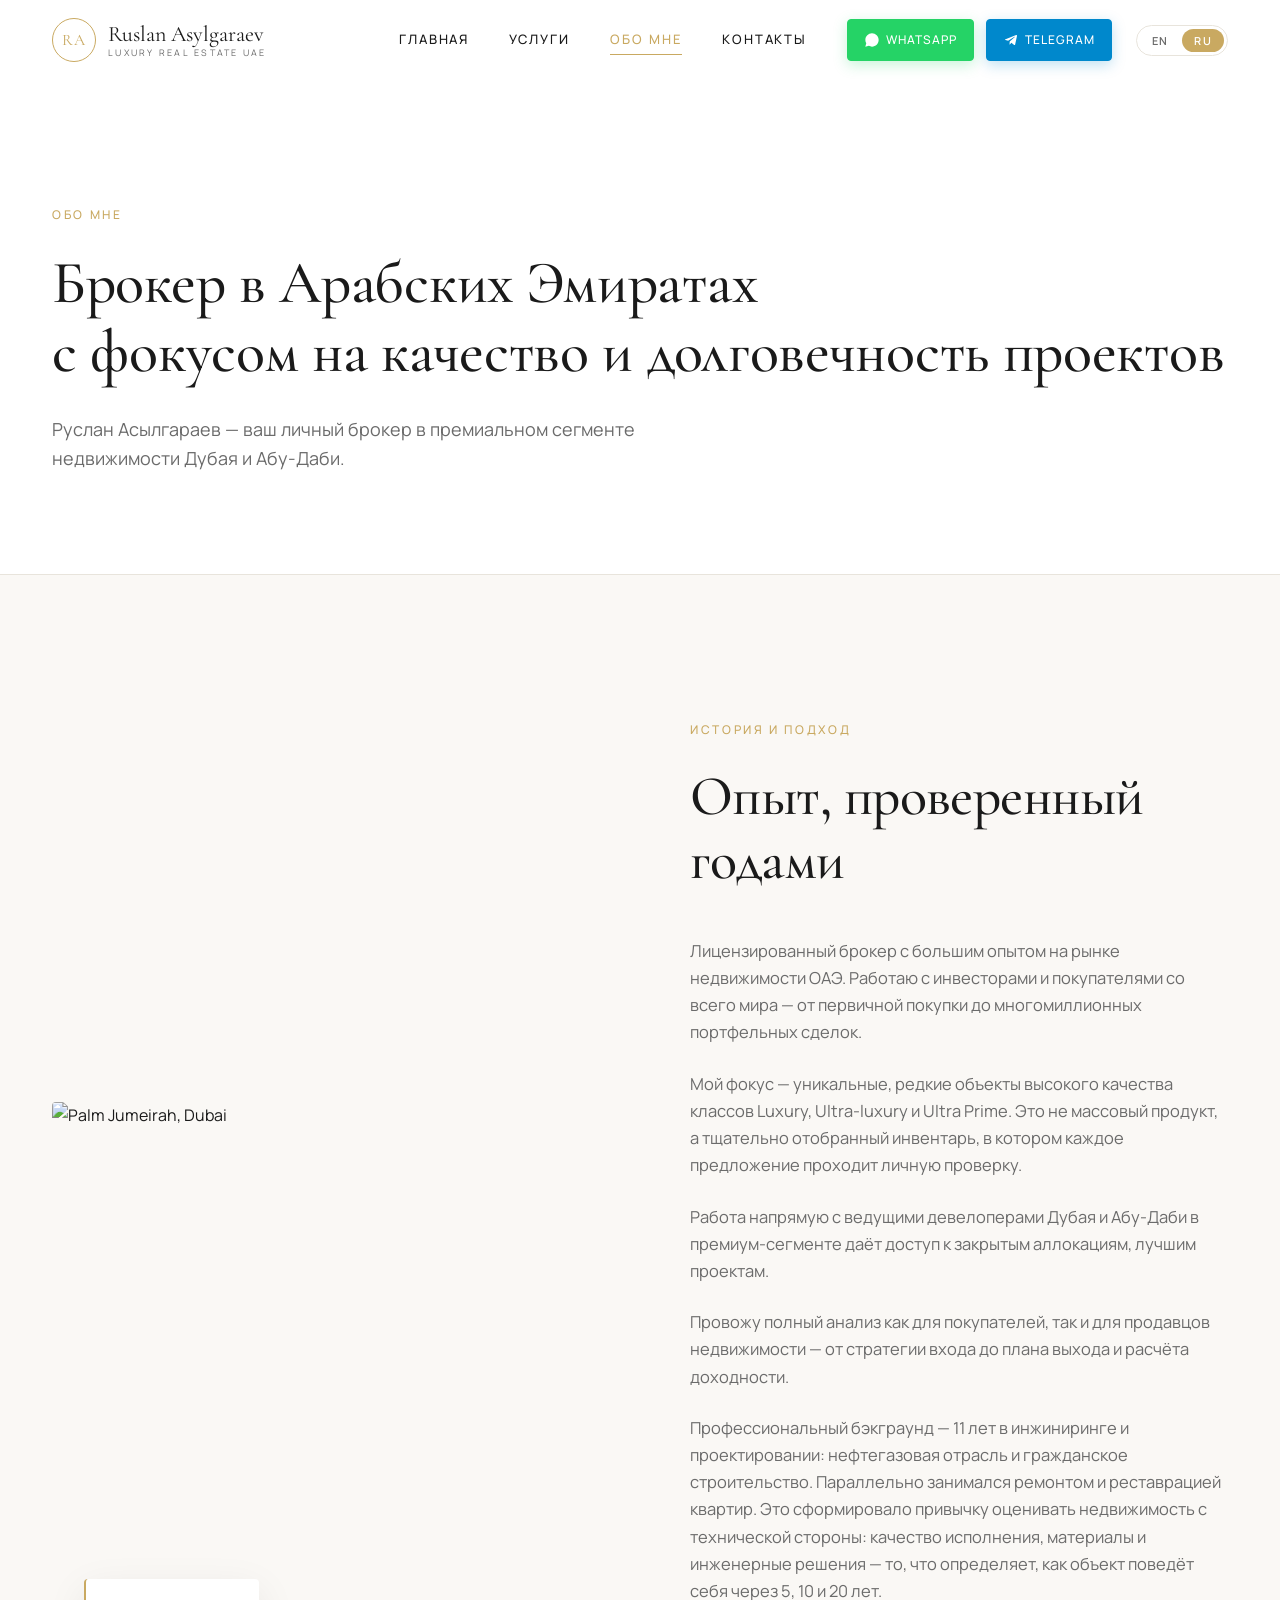
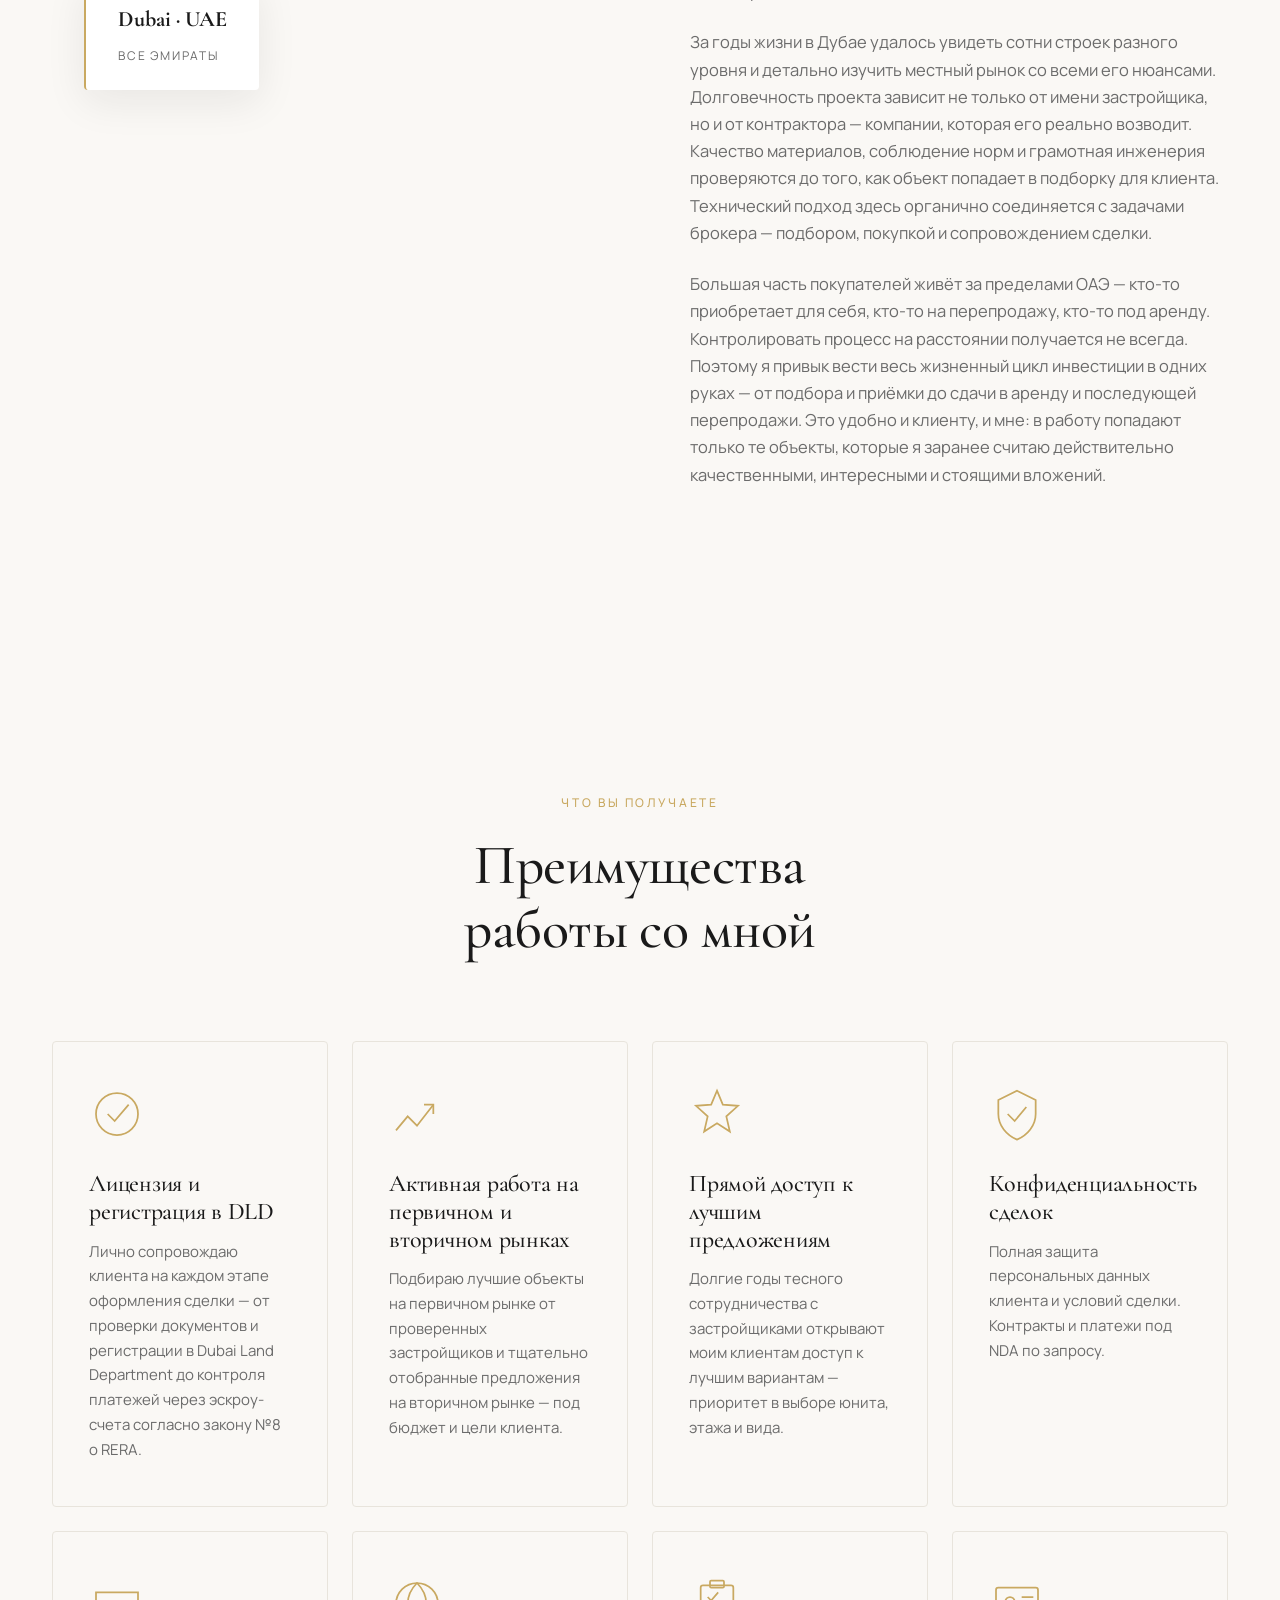
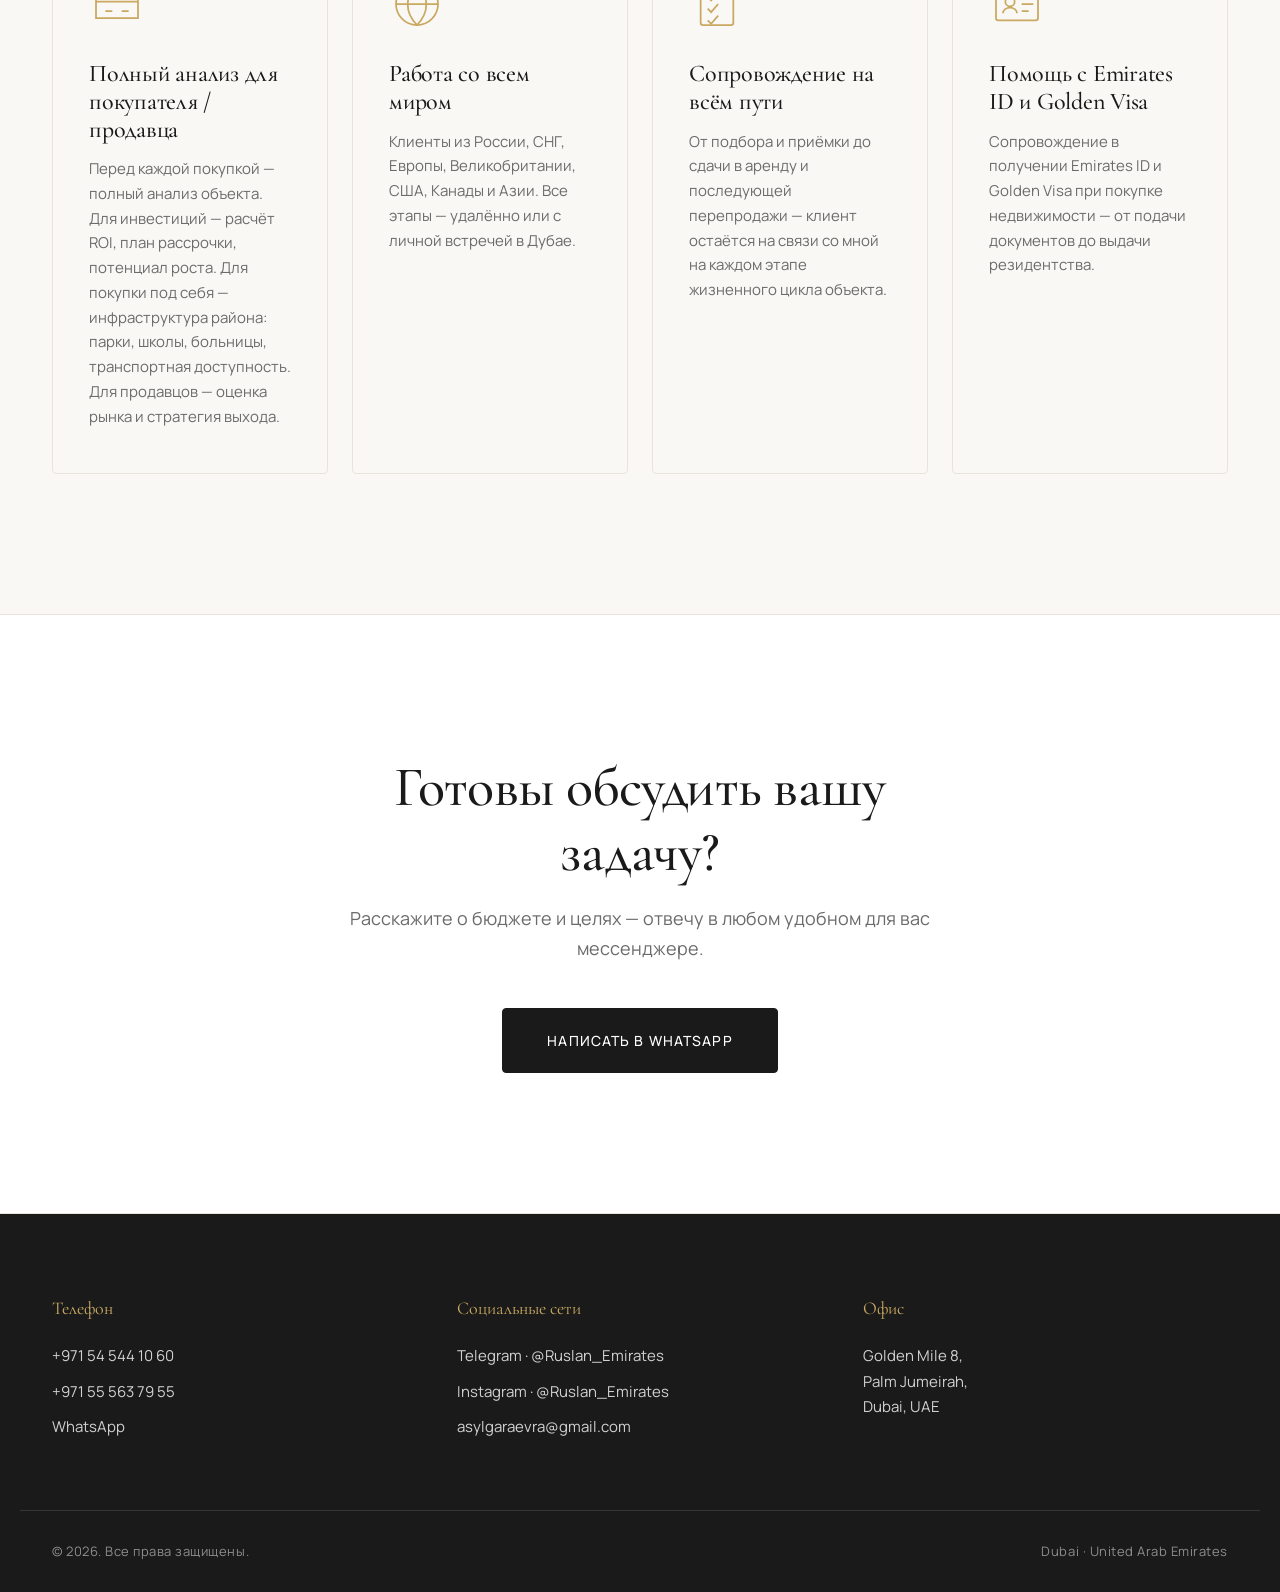
==== commit fd3ed21a: "Generalize developer mentions across the site Removed all named-developer lists (H&H, Select Group, " ====
--- a/about.html
+++ b/about.html
@@ -4,7 +4,7 @@
     <meta charset="UTF-8">
     <meta name="viewport" content="width=device-width, initial-scale=1.0">
     <title>Обо мне | Руслан Асылгараев — лицензированный брокер в ОАЭ</title>
-    <meta name="description" data-i18n-content="meta.about.desc" content="Руслан Асылгараев — лицензированный брокер премиальной недвижимости в ОАЭ. Опыт работы на рынке Дубая и Абу-Даби, прямая работа с H&amp;H, Select Group, Emaar, Ellington, OMNIYAT и Mr. C. Сегменты Luxury, Ultra-luxury и Ultra Prime.">
+    <meta name="description" data-i18n-content="meta.about.desc" content="Руслан Асылгараев — лицензированный брокер премиальной недвижимости в ОАЭ. Опыт работы на рынке Дубая и Абу-Даби, прямая работа с ведущими девелоперами в премиум-сегменте. Сегменты Luxury, Ultra-luxury и Ultra Prime.">
     <meta name="keywords" content="Руслан Асылгараев, брокер ОАЭ, лицензированный брокер Дубай, премиальная недвижимость, Palm Jumeirah брокер">
     <link rel="canonical" href="https://privedubai.com/about.html">
 
@@ -85,7 +85,7 @@
                 <h2 class="section__title" data-i18n-html="about.story.title">Опыт, проверенный годами</h2>
                 <p data-i18n="about.story.p1">Лицензированный брокер с большим опытом на рынке недвижимости ОАЭ. Работаю с инвесторами и покупателями со всего мира — от первичной покупки до многомиллионных портфельных сделок.</p>
                 <p data-i18n="about.story.p2">Мой фокус — уникальные, редкие объекты высокого качества классов Luxury, Ultra-luxury и Ultra Prime. Это не массовый продукт, а тщательно отобранный инвентарь, в котором каждое предложение проходит личную проверку.</p>
-                <p data-i18n="about.story.p3">Работа напрямую с застройщиками H&amp;H, Select Group, Emaar, Ellington, OMNIYAT и Mr. C даёт доступ к закрытым аллокациям, лучшим проектам.</p>
+                <p data-i18n="about.story.p3">Работа напрямую с ведущими девелоперами Дубая и Абу-Даби в премиум-сегменте даёт доступ к закрытым аллокациям, лучшим проектам.</p>
                 <p data-i18n="about.story.p4">Провожу полный анализ как для покупателей, так и для продавцов недвижимости — от стратегии входа до плана выхода и расчёта доходности.</p>
                 <p data-i18n="about.story.p5">Профессиональный бэкграунд — 11 лет в инжиниринге и проектировании: нефтегазовая отрасль и гражданское строительство. Параллельно занимался ремонтом и реставрацией квартир. Это сформировало привычку оценивать недвижимость с технической стороны: качество исполнения, материалы и инженерные решения — то, что определяет, как объект поведёт себя через 5, 10 и 20 лет.</p>
                 <p data-i18n="about.story.p6">За годы жизни в Дубае удалось увидеть сотни строек разного уровня и детально изучить местный рынок со всеми его нюансами. Долговечность проекта зависит не только от имени застройщика, но и от контрактора — компании, которая его реально возводит. Качество материалов, соблюдение норм и грамотная инженерия проверяются до того, как объект попадает в подборку для клиента. Технический подход здесь органично соединяется с задачами брокера — подбором, покупкой и сопровождением сделки.</p>
--- a/style.css
+++ b/style.css
@@ -2066,174 +2066,8 @@
 }
 
 /* ================================================
-   Ultra-luxury catalog (dubai.html)
-   ================================================ */
-.ultra {
-    background: linear-gradient(180deg, var(--bg) 0%, #FFFFFF 100%);
-}
-
-.ul-tabs__nav {
-    display: flex;
-    flex-wrap: wrap;
-    gap: 0;
-    border-bottom: 1px solid var(--line);
-    margin-bottom: 56px;
-}
-
-.ul-tab {
-    position: relative;
-    padding: 18px 24px;
-    font-family: 'Cormorant Garamond', 'Playfair Display', Georgia, serif;
-    font-size: 17px;
-    color: var(--muted);
-    font-weight: 500;
-    transition: color .25s var(--transition);
-    white-space: nowrap;
-}
-
-.ul-tab:hover { color: var(--ink); }
-
-.ul-tab.is-active { color: var(--ink); }
-
-.ul-tab.is-active::after {
-    content: '';
-    position: absolute;
-    left: 24px;
-    right: 24px;
-    bottom: -1px;
-    height: 2px;
-    background: var(--gold);
-}
-
-.ul-panel { display: none; }
-.ul-panel.is-active { display: block; }
-
-.ul-panel__head {
-    margin-bottom: 36px;
-    max-width: 760px;
-}
-
-.ul-panel__head h3 {
-    font-family: 'Cormorant Garamond', 'Playfair Display', Georgia, serif;
-    font-size: clamp(28px, 3vw, 40px);
-    margin-bottom: 14px;
-}
-
-.ul-panel__head p {
-    color: var(--muted);
-    font-size: 17px;
-    line-height: 1.7;
-}
-
-.ul-image-placeholder {
-    aspect-ratio: 21 / 9;
-    border: 1px dashed var(--line);
-    background: linear-gradient(135deg, #F5F1E8 0%, #FAF8F5 100%);
-    display: flex;
-    align-items: center;
-    justify-content: center;
-    color: var(--muted);
-    font-style: italic;
-    font-size: 15px;
-    margin: 0 0 48px;
-    border-radius: var(--radius-lg);
-    padding: 24px;
-    text-align: center;
-}
-
-.ul-table-wrap { overflow-x: auto; }
-
-.ul-table {
-    width: 100%;
-    border-collapse: collapse;
-    font-size: 15px;
-}
-
-.ul-table thead th {
-    text-align: left;
-    padding: 14px 16px;
-    font-size: 11px;
-    letter-spacing: .15em;
-    text-transform: uppercase;
-    color: var(--ink);
-    border-bottom: 2px solid var(--ink);
-    font-weight: 600;
-    font-family: 'Manrope', system-ui, sans-serif;
-    white-space: nowrap;
-}
-
-.ul-table tbody td {
-    padding: 18px 16px;
-    border-bottom: 1px solid var(--line);
-    vertical-align: top;
-    line-height: 1.55;
-}
-
-.ul-table tbody tr { transition: background .2s var(--transition); }
-.ul-table tbody tr:hover { background: rgba(201, 169, 97, .06); }
-
-.ul-table tbody tr.ul-row--delivered { background: rgba(201, 169, 97, .07); }
-.ul-table tbody tr.ul-row--delivered:hover { background: rgba(201, 169, 97, .14); }
-
-.ul-table .col-handover {
-    color: var(--muted);
-    white-space: nowrap;
-    font-size: 14px;
-}
-
-.ul-table .col-project {
-    font-family: 'Cormorant Garamond', 'Playfair Display', Georgia, serif;
-    font-size: 17px;
-    color: var(--ink);
-    line-height: 1.35;
-}
-
-.ul-table .col-developer {
-    color: var(--muted);
-    font-size: 14px;
-}
-
-.ul-table .col-features {
-    color: var(--muted);
-    max-width: 380px;
-    font-size: 14px;
-}
-
-.ul-table .col-cta { white-space: nowrap; width: 1%; }
-
-.ul-cta-btn {
-    display: inline-flex;
-    align-items: center;
-    justify-content: center;
-    text-align: center;
-    padding: 8px 12px;
-    border: 1px solid var(--gold);
-    color: var(--ink);
-    background: transparent;
-    border-radius: 14px;
-    font-size: 12px;
-    line-height: 1.3;
-    letter-spacing: .03em;
-    font-family: 'Manrope', system-ui, sans-serif;
-    text-decoration: none;
-    white-space: normal;
-    max-width: 140px;
-    transition: background .2s var(--transition), color .2s var(--transition);
-    cursor: pointer;
-}
-.ul-cta-btn:hover { background: var(--gold); color: #FFFFFF; }
-.ul-completion {
-    display: inline-block;
-    margin-left: 6px;
-    padding: 2px 8px;
-    border-radius: 999px;
-    background: rgba(201, 169, 97, .14);
-    color: var(--ink);
-    font-size: 11px;
-    letter-spacing: .04em;
-    white-space: nowrap;
-}
-
+   Segment badges (Luxury / Ultra-luxury / Ultra Prime)
+   ================================================ */
 .ul-badge {
     display: inline-block;
     padding: 4px 11px;
@@ -2260,100 +2094,3 @@
     background: var(--line);
     color: var(--ink);
 }
-
-.ul-cards { display: none; }
-
-.ul-disclaimer {
-    font-size: 12px;
-    color: var(--muted);
-    line-height: 1.7;
-    margin-top: 56px;
-    max-width: 820px;
-}
-
-@media (max-width: 1024px) {
-    .ul-tab { padding: 16px 18px; font-size: 16px; }
-    .ul-tab.is-active::after { left: 18px; right: 18px; }
-}
-
-@media (max-width: 768px) {
-    .ul-tabs__nav {
-        flex-wrap: nowrap;
-        overflow-x: auto;
-        margin: 0 -20px 40px;
-        padding: 0 20px;
-        scrollbar-width: none;
-    }
-    .ul-tabs__nav::-webkit-scrollbar { display: none; }
-    .ul-tab {
-        padding: 14px 14px;
-        font-size: 15px;
-        flex: 0 0 auto;
-    }
-    .ul-tab.is-active::after { left: 14px; right: 14px; }
-
-    .ul-panel__head { margin-bottom: 28px; }
-    .ul-panel__head h3 { font-size: 26px; }
-    .ul-panel__head p { font-size: 15px; }
-
-    .ul-image-placeholder {
-        aspect-ratio: 4 / 3;
-        margin-bottom: 36px;
-        font-size: 13px;
-    }
-
-    .ul-table-wrap { display: none; }
-    .ul-cards { display: block; }
-
-    .ul-card {
-        padding: 22px;
-        background: #FFFFFF;
-        border: 1px solid var(--line);
-        border-radius: var(--radius-lg);
-        margin-bottom: 14px;
-        box-shadow: var(--shadow-sm);
-    }
-
-    .ul-card.ul-card--delivered {
-        background: rgba(201, 169, 97, .05);
-    }
-
-    .ul-card__cta { margin-top: 14px; align-self: flex-start; }
-
-    .ul-card__head {
-        display: flex;
-        gap: 12px;
-        align-items: flex-start;
-        justify-content: space-between;
-        margin-bottom: 16px;
-    }
-
-    .ul-card__name {
-        font-family: 'Cormorant Garamond', 'Playfair Display', Georgia, serif;
-        font-size: 18px;
-        line-height: 1.3;
-        color: var(--ink);
-        flex: 1;
-    }
-
-    .ul-card__row {
-        display: flex;
-        gap: 12px;
-        padding: 6px 0;
-        font-size: 14px;
-    }
-
-    .ul-card__label {
-        color: var(--muted);
-        width: 110px;
-        flex-shrink: 0;
-        font-size: 12px;
-        letter-spacing: .1em;
-        text-transform: uppercase;
-        padding-top: 2px;
-    }
-
-    .ul-card__value { color: var(--ink); flex: 1; line-height: 1.5; }
-
-    .ul-disclaimer { margin-top: 40px; font-size: 11.5px; }
-}
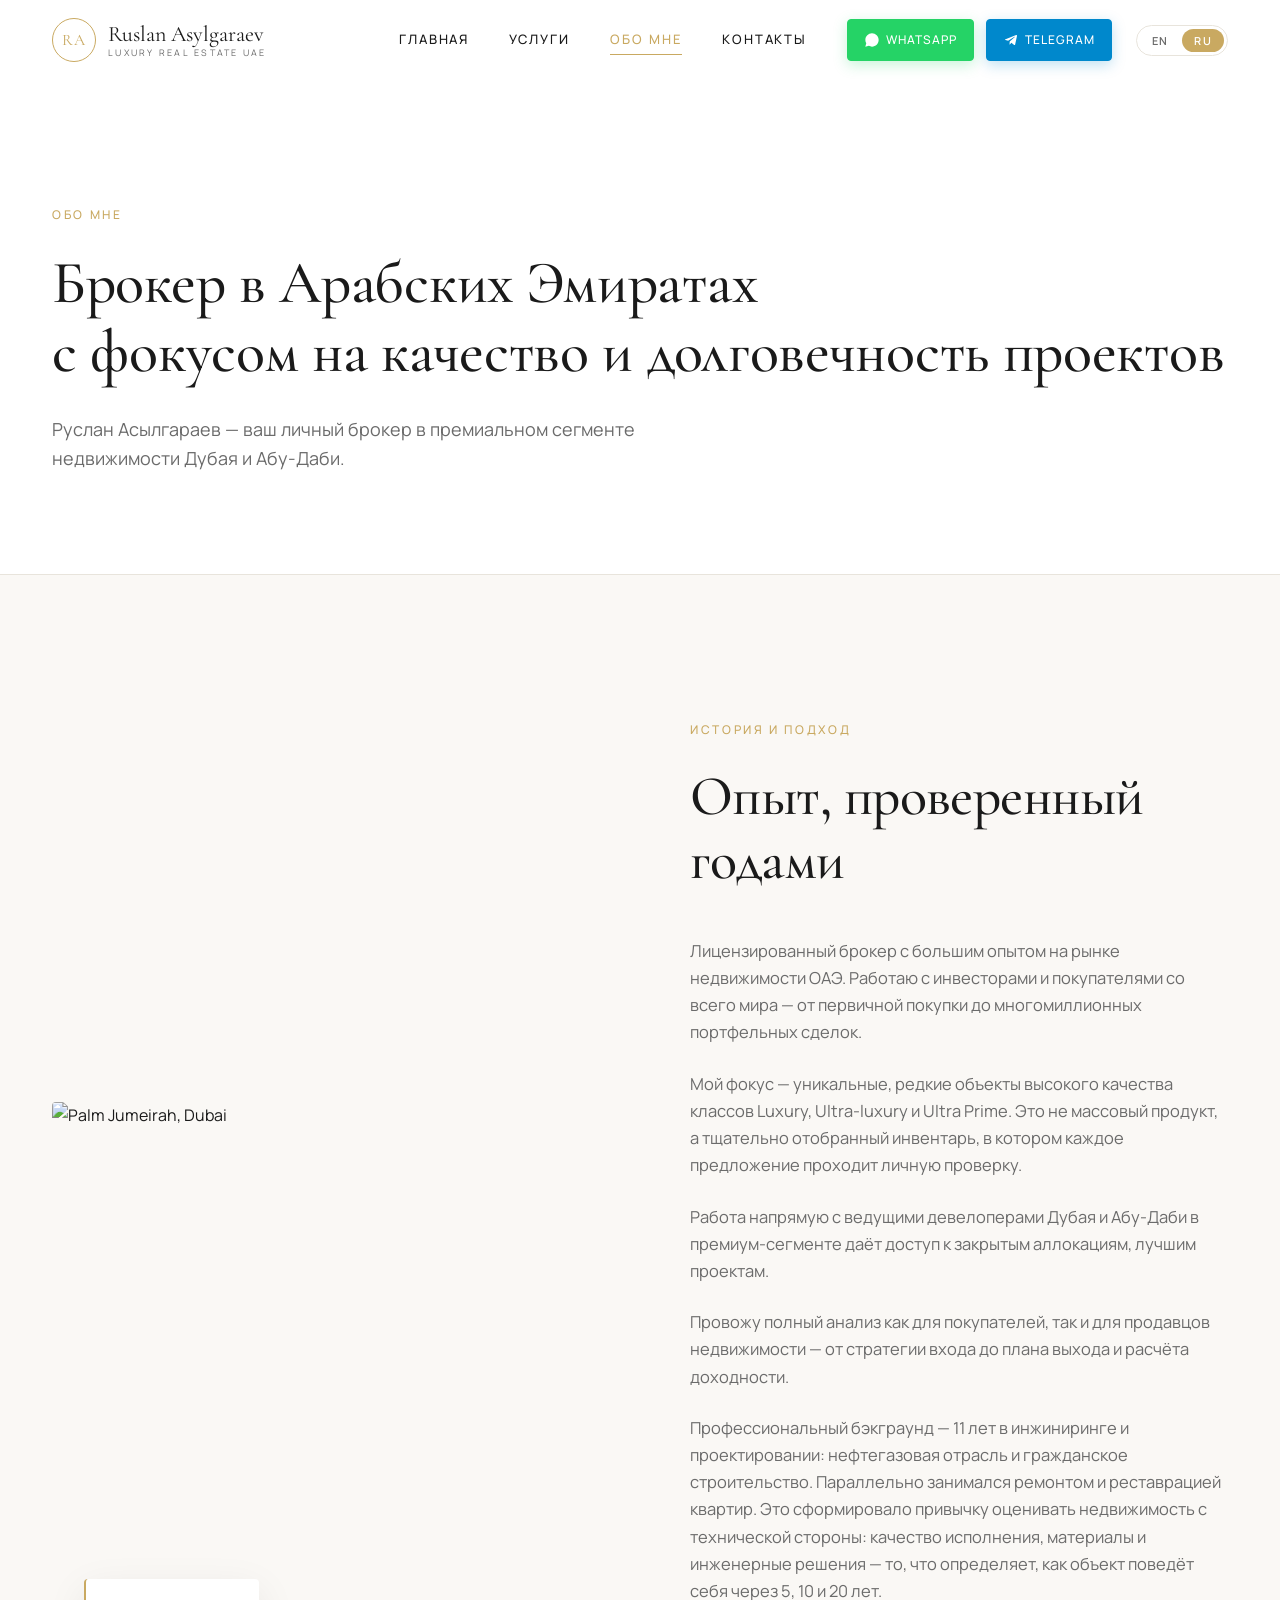
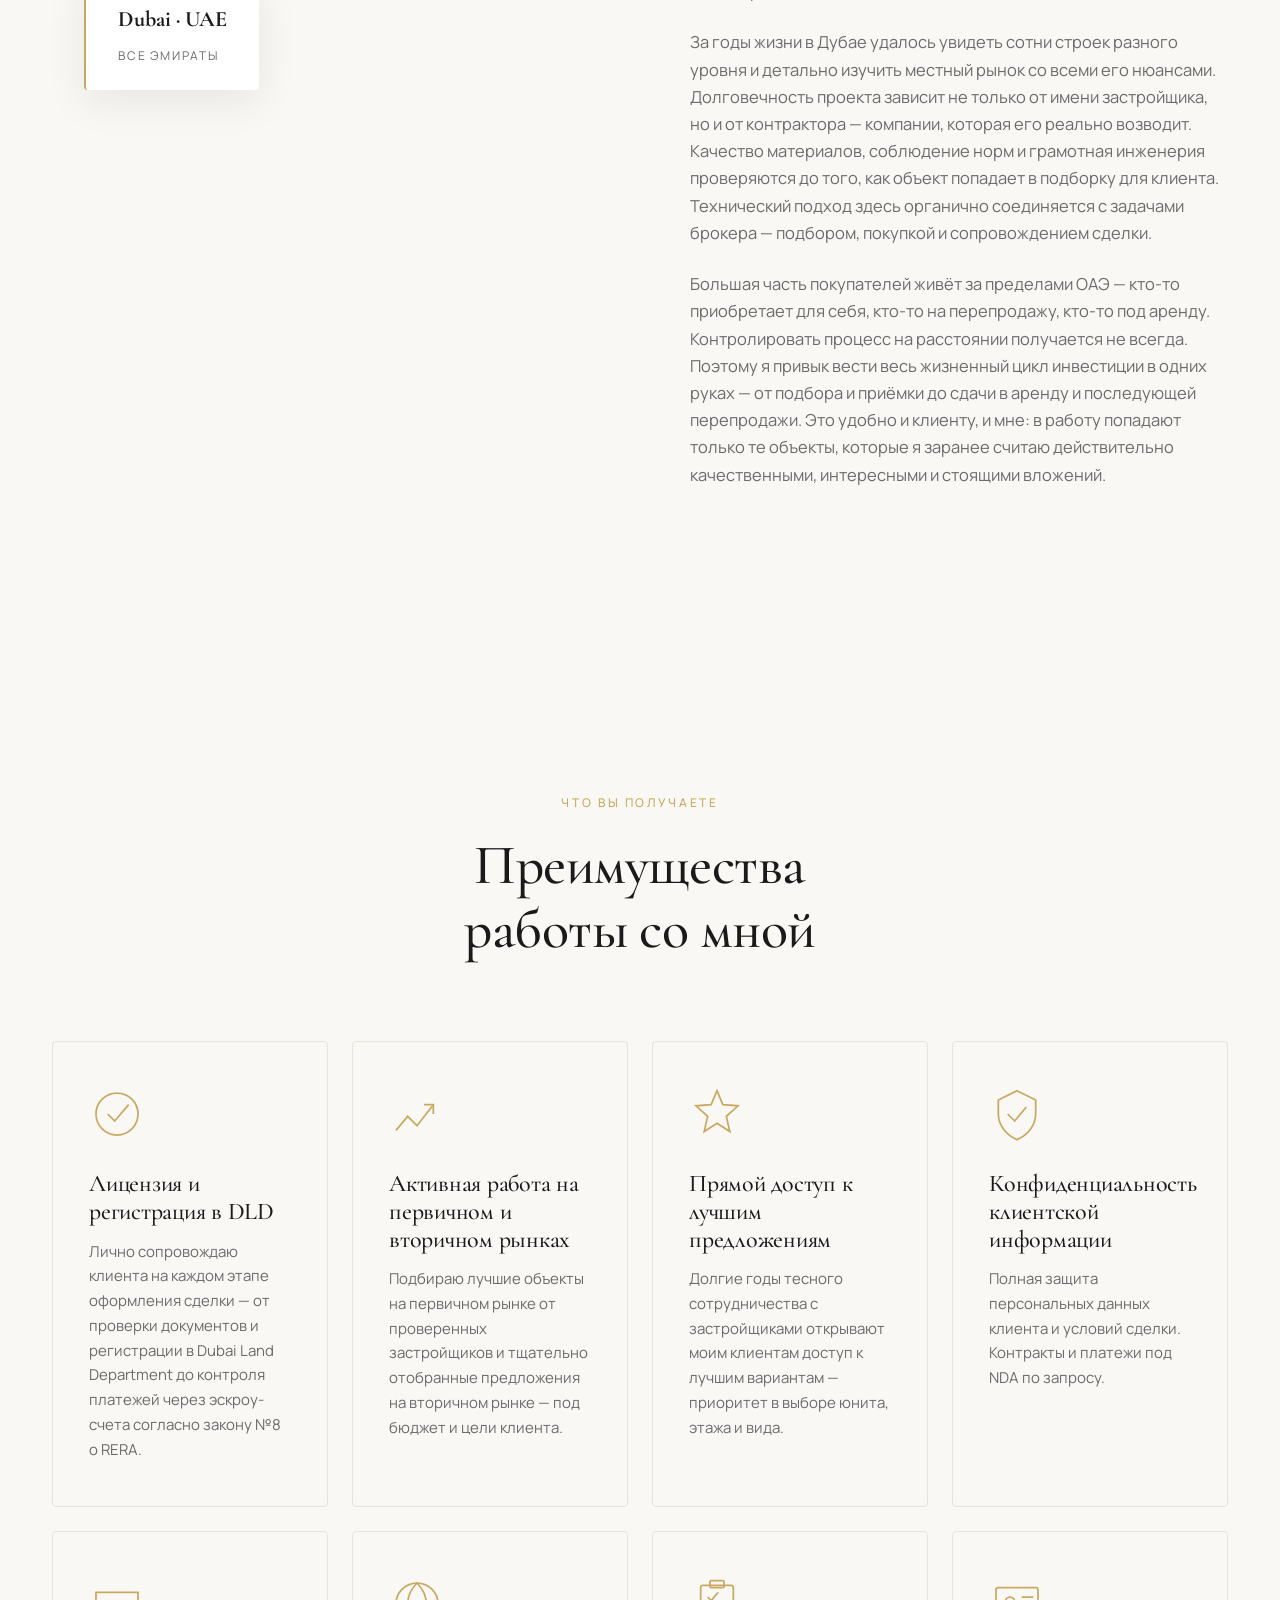
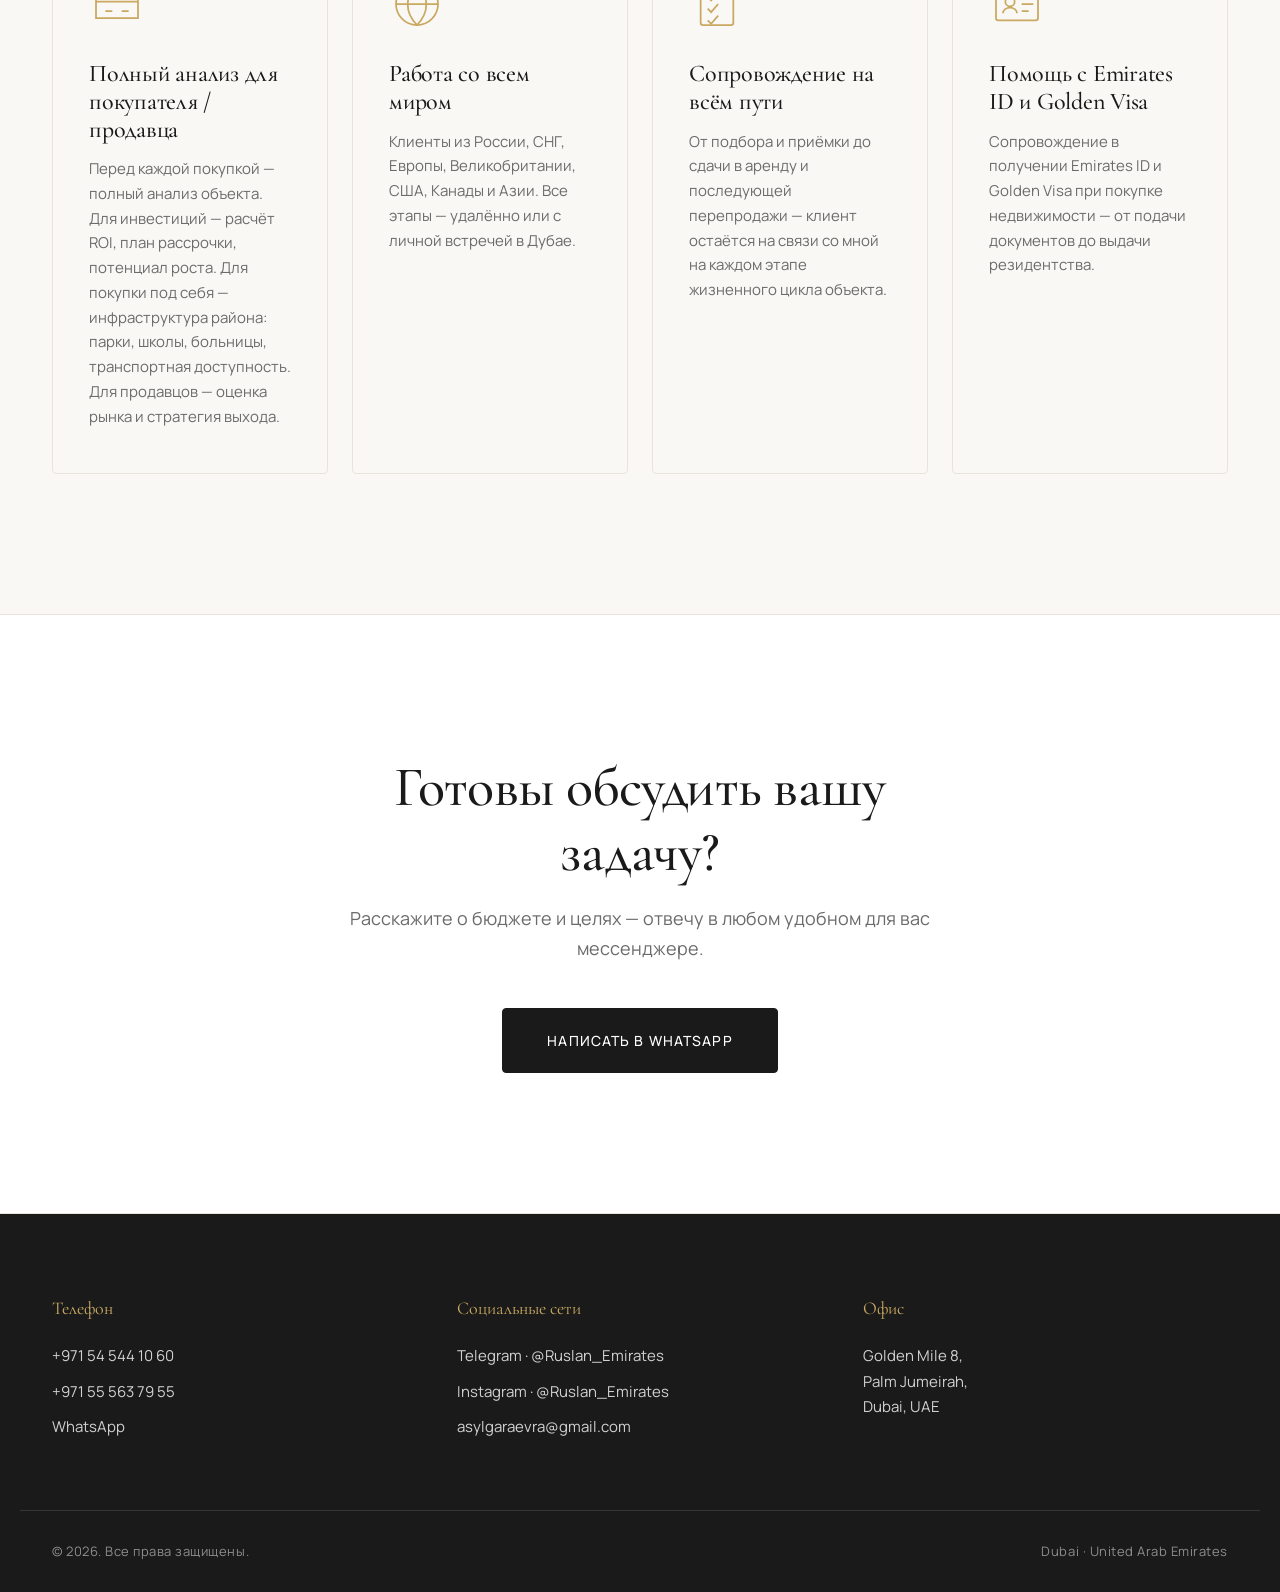
==== commit 4fccca85: "Reword "Конфиденциальность сделок" -> "Конфиденциальность клиентской информации" Hero credential #6 " ====
--- a/about.html
+++ b/about.html
@@ -130,7 +130,7 @@
                     <div class="card__icon">
                         <svg viewBox="0 0 48 48" fill="none" stroke="currentColor" stroke-width="1.5" aria-hidden="true"><path d="M24 4l16 8v12c0 10-7 18-16 22-9-4-16-12-16-22V12l16-8z"/><path d="M16 24l6 6 10-12"/></svg>
                     </div>
-                    <h3 data-i18n="about.creds4.title">Конфиденциальность сделок</h3>
+                    <h3 data-i18n="about.creds4.title">Конфиденциальность клиентской информации</h3>
                     <p data-i18n="about.creds4.desc">Полная защита персональных данных клиента и условий сделки. Контракты и платежи под NDA по запросу.</p>
                 </article>
 
